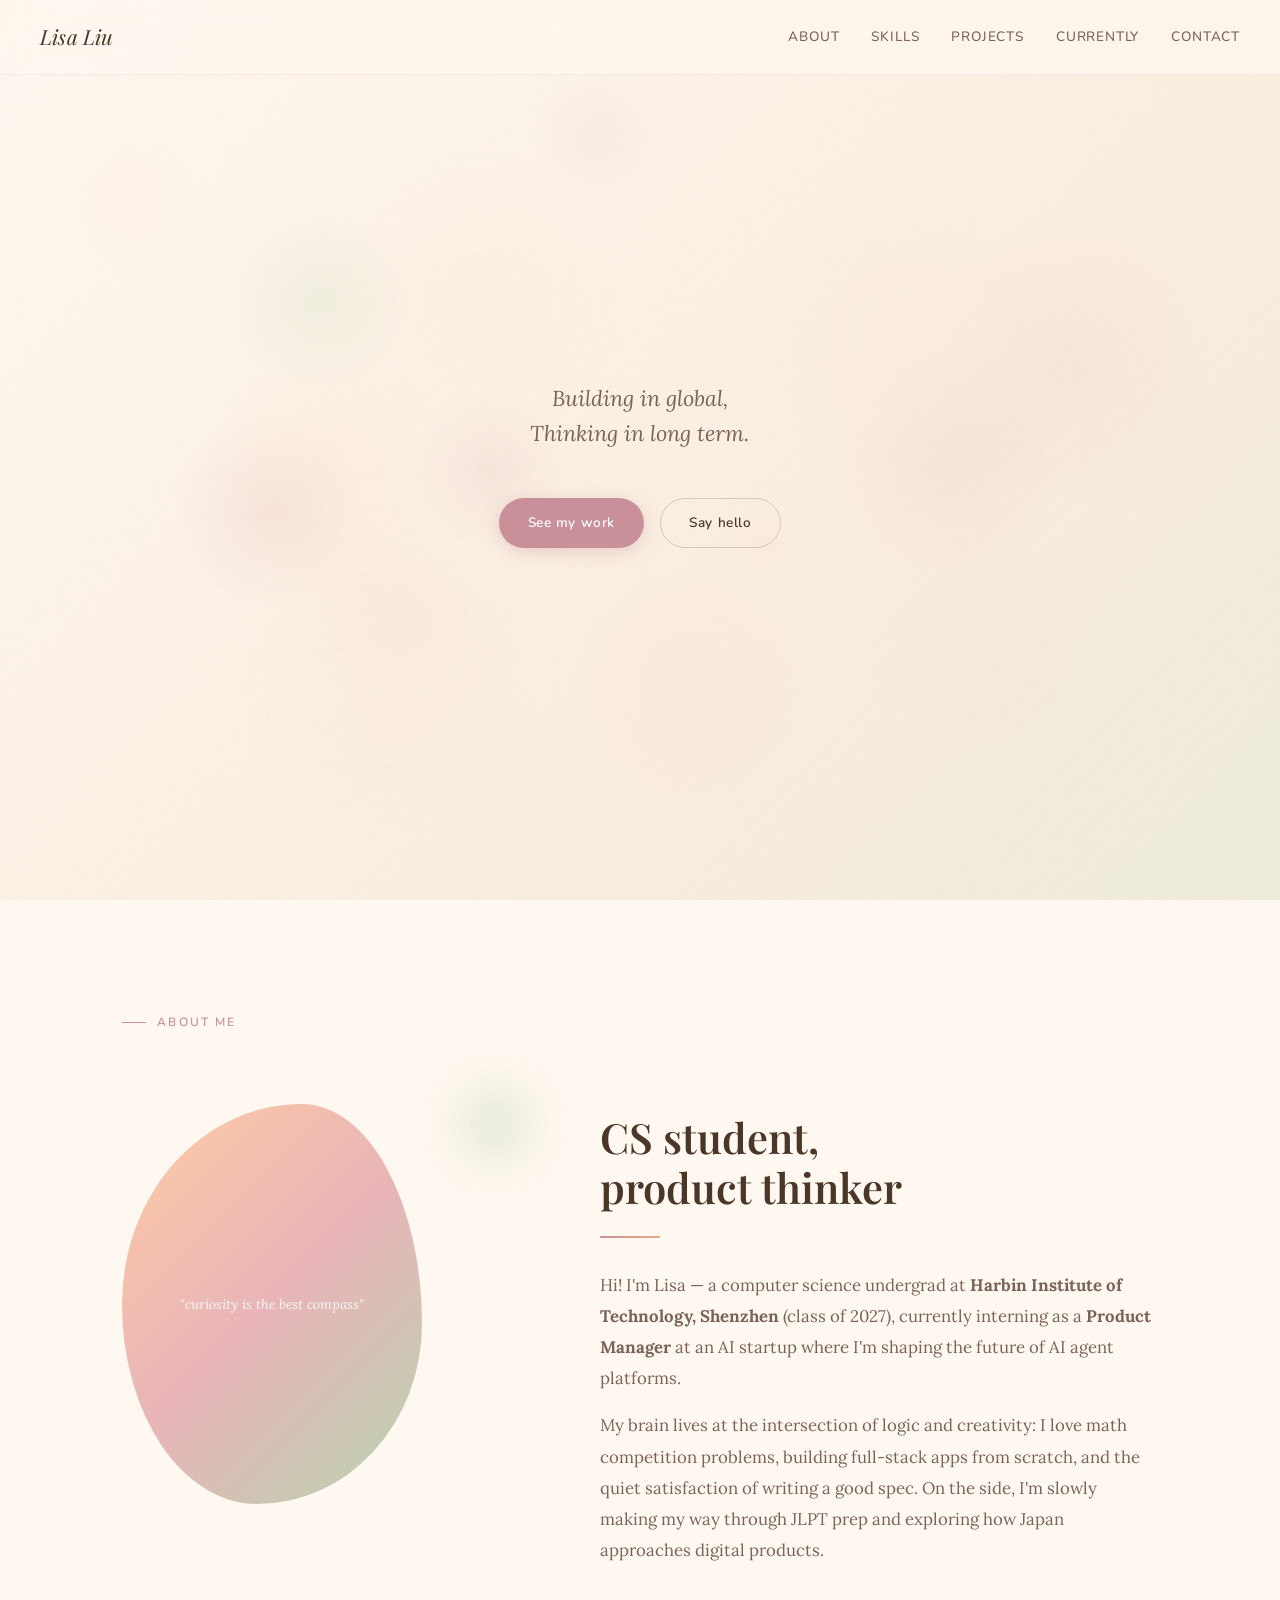
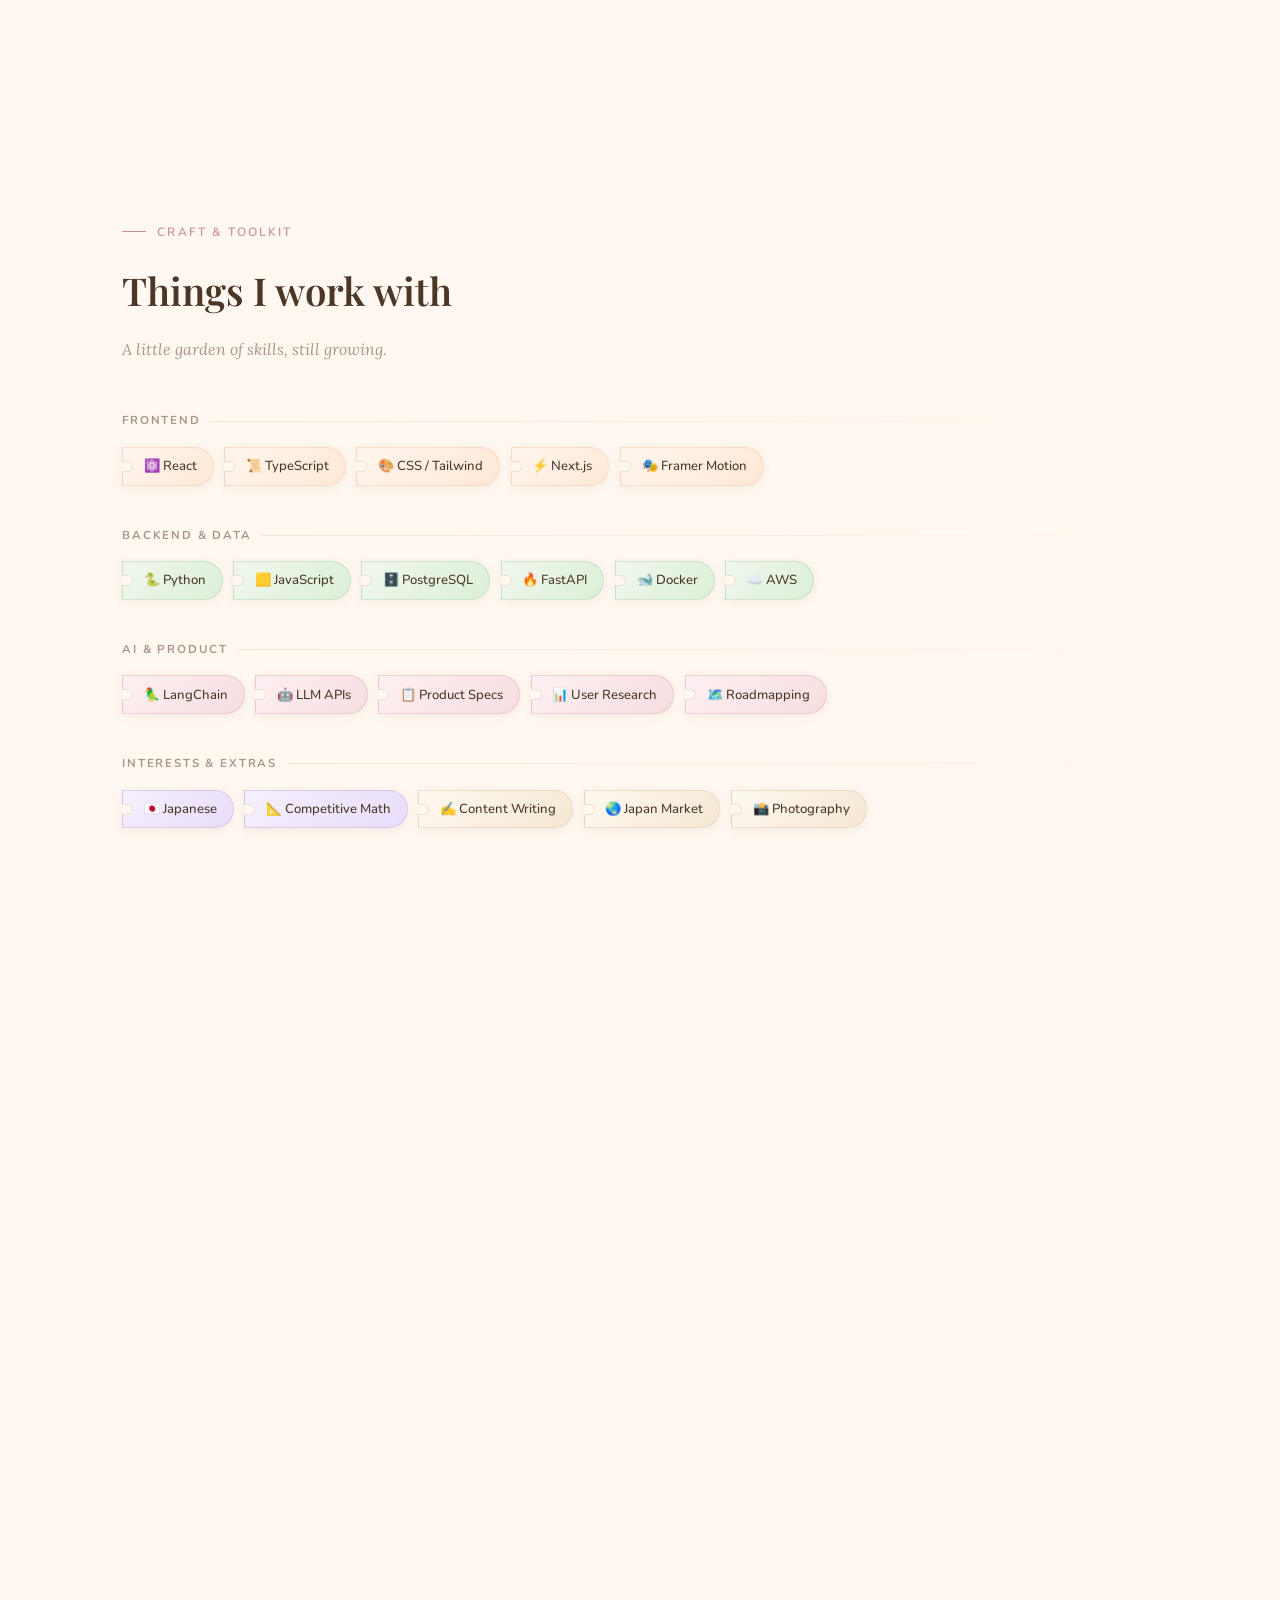
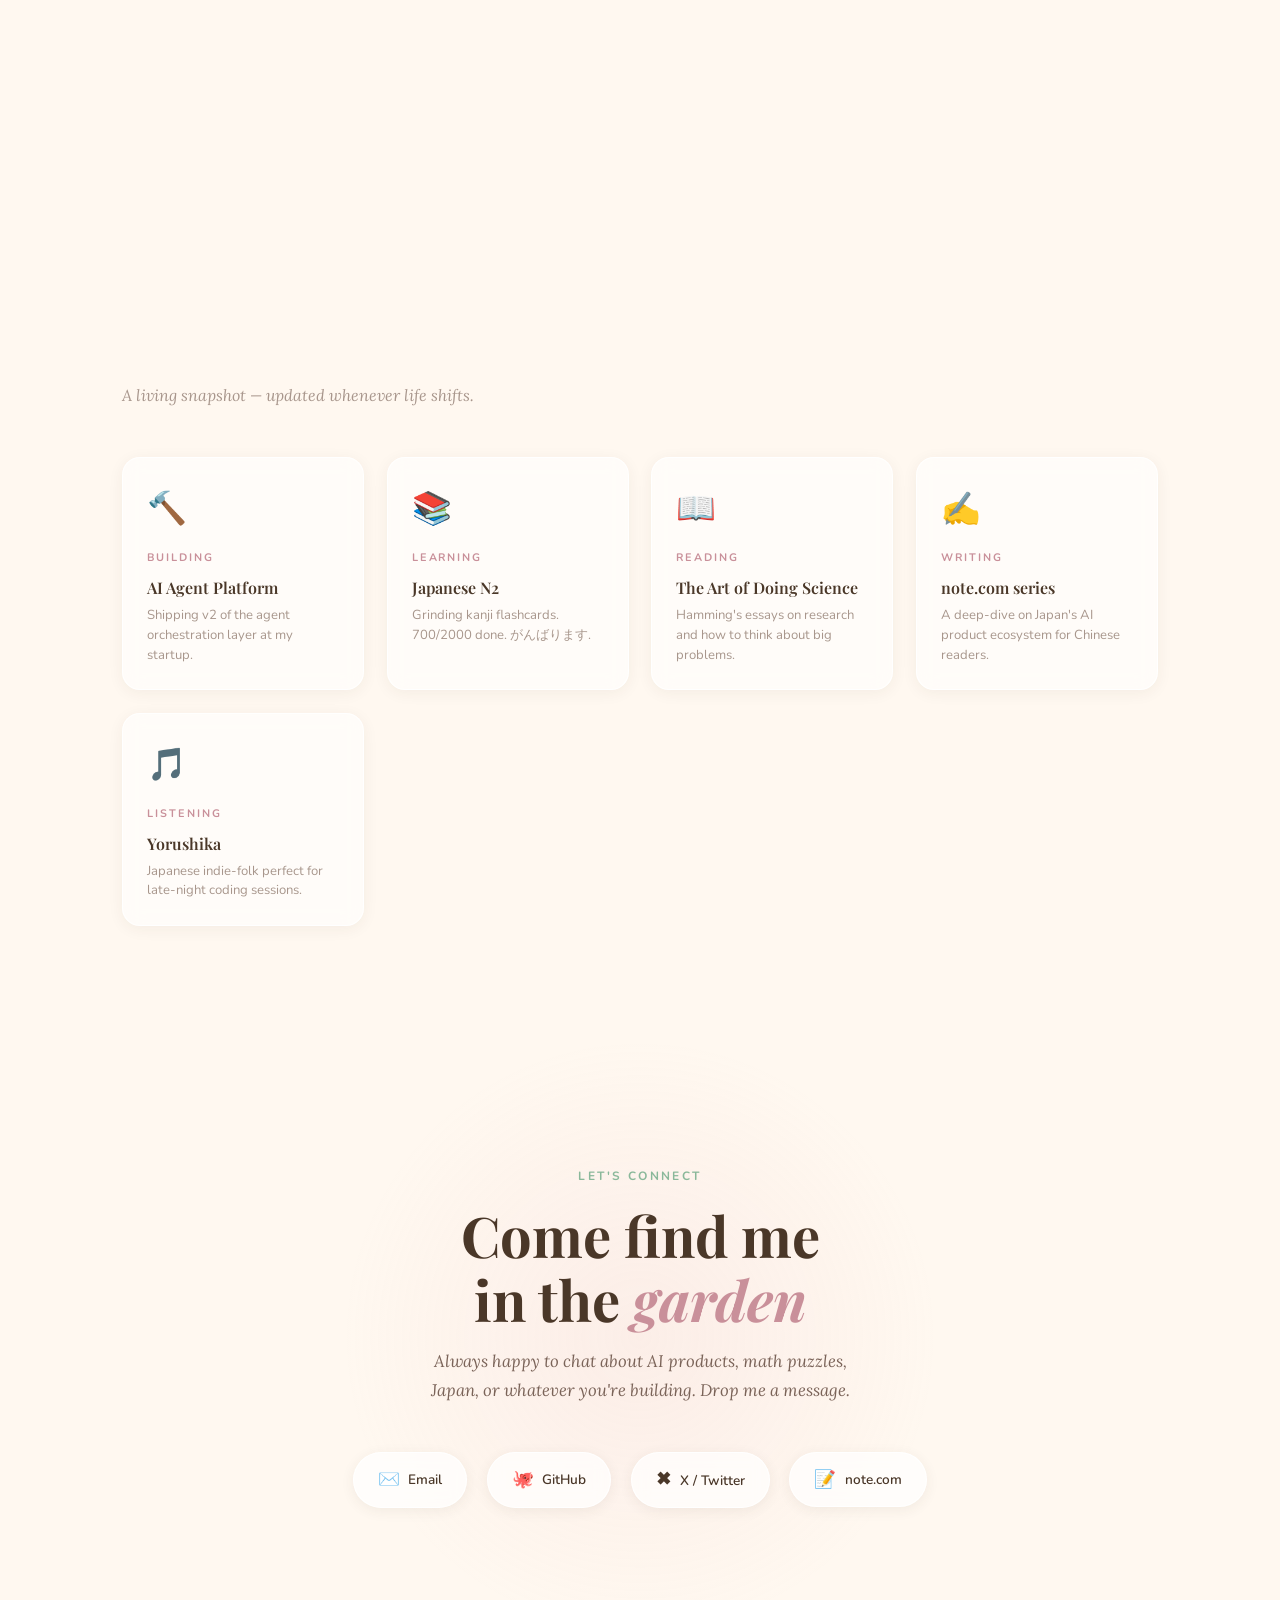
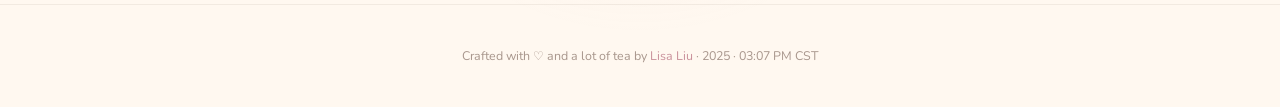
==== index.html @ 0de68b29 "项目iframe" ====
<!DOCTYPE html>
<html lang="en">
<head>
  <meta charset="UTF-8" />
  <meta name="viewport" content="width=device-width, initial-scale=1.0" />
  <link rel="preconnect" href="https://fonts.googleapis.com" />
  <link rel="preconnect" href="https://fonts.gstatic.com" crossorigin />
  <link href="https://fonts.googleapis.com/css2?family=Playfair+Display:ital,wght@0,400;0,600;0,700;1,400;1,600&family=Lora:ital,wght@0,400;0,500;1,400&family=Nunito:wght@300;400;500;600;700&display=swap" rel="stylesheet" />
  <link rel="stylesheet" href="style.css" />
</head>
<body>

  <!-- Animated gradient background -->
  <div id="gradient-bg"></div>
  <div id="grain"></div>

  <!-- Water painting canvas -->
  <canvas id="water-canvas"></canvas>

  <!-- Navigation -->
  <nav id="nav">
    <a class="nav-logo" href="#hero">Lisa Liu</a>
    <ul class="nav-links">
      <li style="--i:1"><a href="#about">About</a></li>
      <li style="--i:2"><a href="#skills">Skills</a></li>
      <li style="--i:3"><a href="#projects">Projects</a></li>
      <li style="--i:4"><a href="#currently">Currently</a></li>
      <li style="--i:5"><a href="#contact">Contact</a></li>
    </ul>
  </nav>

  <!-- ╔═══════════════ HERO ═══════════════╗ -->
  <section id="hero">
    <canvas id="hero-canvas"></canvas>

    <div class="hero-content" id="hero-parallax">
      <p class="hero-tagline">
        Building in global,<br/>Thinking in long term.
      </p>
      <div class="hero-cta-group">
        <a href="#projects" class="btn btn-primary">See my work</a>
        <a href="#contact" class="btn btn-ghost">Say hello</a>
      </div>
    </div>

  </section>

  <!-- ╔═══════════════ ABOUT ══════════════╗ -->
  <section id="about">
    <div class="section-label reveal">About me</div>
    <div class="about-grid">

      <div class="about-portrait reveal">
        <div class="portrait-frame">
          <div class="portrait-inner">
            <p class="portrait-quote">"curiosity is the best compass"</p>
          </div>
        </div>
        <div class="portrait-decoration"></div>
      </div>

      <div class="about-text-content">
        <h2 class="about-heading reveal">
          CS student,<br/>product thinker
        </h2>
        <div class="divider reveal"></div>
        <p class="about-bio reveal">
          Hi! I'm Lisa — a computer science undergrad at <strong>Harbin Institute of Technology, Shenzhen</strong> (class of 2027), currently interning as a <strong>Product Manager</strong> at an AI startup where I'm shaping the future of AI agent platforms.
        </p>
        <p class="about-bio reveal">
          My brain lives at the intersection of logic and creativity: I love math competition problems, building full-stack apps from scratch, and the quiet satisfaction of writing a good spec. On the side, I'm slowly making my way through JLPT prep and exploring how Japan approaches digital products.
        </p>
      </div>

    </div>
  </section>

  <!-- ╔═══════════════ SKILLS ═════════════╗ -->
  <section id="skills">
    <div class="section-label reveal">Craft &amp; Toolkit</div>
    <h2 class="skills-heading reveal">Things I work with</h2>
    <p class="skills-subheading reveal">A little garden of skills, still growing.</p>

    <div class="skills-cluster reveal">
      <div class="cluster-title">Frontend</div>
      <div class="skill-tags reveal-group">
        <span class="skill-tag peach">⚛️ React</span>
        <span class="skill-tag peach">📜 TypeScript</span>
        <span class="skill-tag peach">🎨 CSS / Tailwind</span>
        <span class="skill-tag peach">⚡ Next.js</span>
        <span class="skill-tag peach">🎭 Framer Motion</span>
      </div>
    </div>

    <div class="skills-cluster reveal">
      <div class="cluster-title">Backend &amp; Data</div>
      <div class="skill-tags reveal-group">
        <span class="skill-tag sage">🐍 Python</span>
        <span class="skill-tag sage">🟨 JavaScript</span>
        <span class="skill-tag sage">🗄️ PostgreSQL</span>
        <span class="skill-tag sage">🔥 FastAPI</span>
        <span class="skill-tag sage">🐋 Docker</span>
        <span class="skill-tag sage">☁️ AWS</span>
      </div>
    </div>

    <div class="skills-cluster reveal">
      <div class="cluster-title">AI &amp; Product</div>
      <div class="skill-tags reveal-group">
        <span class="skill-tag rose">🦜 LangChain</span>
        <span class="skill-tag rose">🤖 LLM APIs</span>
        <span class="skill-tag rose">📋 Product Specs</span>
        <span class="skill-tag rose">📊 User Research</span>
        <span class="skill-tag rose">🗺️ Roadmapping</span>
      </div>
    </div>

    <div class="skills-cluster reveal">
      <div class="cluster-title">Interests &amp; Extras</div>
      <div class="skill-tags reveal-group">
        <span class="skill-tag lavender">🇯🇵 Japanese</span>
        <span class="skill-tag lavender">📐 Competitive Math</span>
        <span class="skill-tag sand">✍️ Content Writing</span>
        <span class="skill-tag sand">🌏 Japan Market</span>
        <span class="skill-tag sand">📸 Photography</span>
      </div>
    </div>
  </section>

  <!-- ╔═══════════════ PROJECTS ═══════════╗ -->
  <section id="projects">
    <div class="projects-header">
      <div class="section-label reveal">Selected work</div>
      <h2 class="projects-heading reveal">Things I've built</h2>
      <p class="projects-sub reveal">Hover a card to peek inside.</p>
    </div>

    <div class="projects-grid reveal-group">

      <!-- Project 1 — Landy -->
      <div class="project-card">
        <div class="project-cover cover-iframe">
          <iframe
            class="iframe-thumb"
            src="https://cunning-anchovy-6015.edgespark.app/"
            scrolling="no"
            tabindex="-1"
            aria-hidden="true"
            loading="lazy"
          ></iframe>
        </div>
        <div class="project-body">
          <div class="project-tags-row">
            <span class="project-pill">AI Agent</span>
            <span class="project-pill">Job Search</span>
          </div>
          <div class="project-title">Landy</div>
          <p class="project-short">A conversational AI agent that helps you land your next job.</p>
        </div>
        <div class="project-reveal">
          <div class="reveal-title">Landy</div>
          <p class="reveal-desc">
            An AI-powered job search assistant that helps you craft tailored applications, prep for interviews, and navigate the job market with confidence.
          </p>
          <div class="reveal-links">
            <a href="https://cunning-anchovy-6015.edgespark.app/" target="_blank" rel="noopener" class="reveal-link">Try it →</a>
          </div>
        </div>
      </div>

      <!-- Project 2
      <div class="project-card">
        <div class="project-cover cover-sage">∑</div>
        <div class="project-body">
          <div class="project-tags-row">
            <span class="project-pill">Math</span>
            <span class="project-pill">WebGL</span>
            <span class="project-pill">TypeScript</span>
          </div>
          <div class="project-title">MathSketch</div>
          <p class="project-short">Interactive visualizations for higher-level math concepts.</p>
        </div>
        <div class="project-reveal">
          <div class="reveal-title">MathSketch</div>
          <p class="reveal-desc">
            A web playground for exploring topology, linear algebra, and combinatorics through live interactive sketches. Each visualization is hand-coded in WebGL/Canvas with real-time parameter controls. Born from a love of math olympiads and a frustration with static textbook diagrams.
          </p>
          <div class="reveal-links">
            <a href="#" class="reveal-link">GitHub →</a>
            <a href="#" class="reveal-link">Explore →</a>
          </div>
        </div>
      </div>
      -->

      <!-- Project 3 
      <div class="project-card">
        <div class="project-cover cover-rose">旅</div>
        <div class="project-body">
          <div class="project-tags-row">
            <span class="project-pill">Japan</span>
            <span class="project-pill">Next.js</span>
            <span class="project-pill">Writing</span>
          </div>
          <div class="project-title">Tabi Log</div>
          <p class="project-short">A bilingual travel + learning journal for Japan explorers.</p>
        </div>
        <div class="project-reveal">
          <div class="reveal-title">Tabi Log</div>
          <p class="reveal-desc">
            Part language-learning tool, part travel diary. Supports bilingual entries (Chinese/Japanese), JLPT vocabulary tagging, and maps your journeys. I built this to document my own Japan market research trips and share the stories on note.com. Uses Next.js + Supabase.
          </p>
          <div class="reveal-links">
            <a href="#" class="reveal-link">GitHub →</a>
            <a href="#" class="reveal-link">Read on note →</a>
          </div>
        </div>
      </div> 
      -->

    </div>
  </section>

  <!-- ╔═══════════════ CURRENTLY ══════════╗ -->
  <section id="currently">
    <div class="section-label reveal">Right now</div>
    <h2 class="currently-heading reveal">Currently</h2>
    <p class="currently-sub reveal">A living snapshot — updated whenever life shifts.</p>

    <div class="currently-grid reveal-group">

      <div class="currently-card">
        <span class="currently-icon">🔨</span>
        <div class="currently-verb">Building</div>
        <div class="currently-item">AI Agent Platform</div>
        <div class="currently-detail">Shipping v2 of the agent orchestration layer at my startup.</div>
      </div>

      <div class="currently-card">
        <span class="currently-icon">📚</span>
        <div class="currently-verb">Learning</div>
        <div class="currently-item">Japanese N2</div>
        <div class="currently-detail">Grinding kanji flashcards. 700/2000 done. がんばります.</div>
      </div>

      <div class="currently-card">
        <span class="currently-icon">📖</span>
        <div class="currently-verb">Reading</div>
        <div class="currently-item">The Art of Doing Science</div>
        <div class="currently-detail">Hamming's essays on research and how to think about big problems.</div>
      </div>

      <div class="currently-card">
        <span class="currently-icon">✍️</span>
        <div class="currently-verb">Writing</div>
        <div class="currently-item">note.com series</div>
        <div class="currently-detail">A deep-dive on Japan's AI product ecosystem for Chinese readers.</div>
      </div>

      <div class="currently-card">
        <span class="currently-icon">🎵</span>
        <div class="currently-verb">Listening</div>
        <div class="currently-item">Yorushika</div>
        <div class="currently-detail">Japanese indie-folk perfect for late-night coding sessions.</div>
      </div>

    </div>
  </section>

  <!-- ╔═══════════════ CONTACT ════════════╗ -->
  <section id="contact">
    <div class="contact-bg-blob"></div>
    <p class="contact-eyebrow reveal">Let's connect</p>
    <h2 class="contact-heading reveal">
      Come find me<br/>in the <em>garden</em>
    </h2>
    <p class="contact-sub reveal">
      Always happy to chat about AI products, math puzzles, Japan, or whatever you're building. Drop me a message.
    </p>

    <div class="social-links reveal-group">
      <a href="mailto:lisa@example.com" class="social-link">
        <span class="social-icon">✉️</span>
        Email
      </a>
      <a href="https://github.com/" target="_blank" rel="noopener" class="social-link">
        <span class="social-icon">🐙</span>
        GitHub
      </a>
      <a href="https://x.com/" target="_blank" rel="noopener" class="social-link">
        <span class="social-icon">✖</span>
        X / Twitter
      </a>
      <a href="https://note.com/" target="_blank" rel="noopener" class="social-link">
        <span class="social-icon">📝</span>
        note.com
      </a>
    </div>
  </section>

  <!-- Footer -->
  <footer>
    <p>Crafted with ♡ and a lot of tea by <a href="#hero">Lisa Liu</a> · 2025</p>
  </footer>

  <script src="script.js"></script>
</body>
</html>
---- style.css ----
/* ── Variables ─────────────────────────────────────── */
:root {
  --cream:      #FFF8F0;
  --peach:      #FFCBA4;
  --sage:       #B8D4B0;
  --rose:       #E8B4B8;
  --sand:       #F5E6D3;
  --deep-peach: #F0A882;
  --deep-sage:  #8AB89A;
  --deep-rose:  #C9909A;
  --text:       #4A3728;
  --text-light: #7A6358;
  --text-muted: #A8968C;
  --font-display: 'Playfair Display', Georgia, serif;
  --font-body:    'Nunito', sans-serif;
  --font-serif:   'Lora', Georgia, serif;
  --ease-spring: cubic-bezier(0.34, 1.56, 0.64, 1);
  --ease-soft:   cubic-bezier(0.25, 0.46, 0.45, 0.94);
}

/* ── Reset & Base ──────────────────────────────────── */
*, *::before, *::after { box-sizing: border-box; margin: 0; padding: 0; }

html { scroll-behavior: smooth; font-size: 16px; }

body {
  font-family: var(--font-body);
  background: var(--cream);
  color: var(--text);
  overflow-x: hidden;
  line-height: 1.7;
}


/* ── Animated Gradient Background ─────────────────── */
#gradient-bg {
  position: fixed;
  inset: 0;
  z-index: -2;
  background: linear-gradient(
    -45deg,
    #FFF8F0, #FFF0E8, #FFCBA4aa, #E8B4B8aa,
    #B8D4B0aa, #F5E6D3, #FFF8F0
  );
  background-size: 400% 400%;
  animation: gradientShift 20s ease infinite;
  opacity: 0.6;
}

@keyframes gradientShift {
  0%   { background-position: 0% 50%; }
  33%  { background-position: 100% 0%; }
  66%  { background-position: 50% 100%; }
  100% { background-position: 0% 50%; }
}

/* ── Grain Texture Overlay ─────────────────────────── */
#grain {
  position: fixed;
  inset: 0;
  z-index: -1;
  opacity: 0.025;
  pointer-events: none;
  background-image: url("data:image/svg+xml,%3Csvg viewBox='0 0 256 256' xmlns='http://www.w3.org/2000/svg'%3E%3Cfilter id='noise'%3E%3CfeTurbulence type='fractalNoise' baseFrequency='0.9' numOctaves='4' stitchTiles='stitch'/%3E%3C/filter%3E%3Crect width='100%25' height='100%25' filter='url(%23noise)' opacity='1'/%3E%3C/svg%3E");
  background-size: 200px 200px;
}

/* ── Water Painting Canvas ─────────────────────────── */
#water-canvas {
  position: fixed;
  inset: 0;
  z-index: 0;
  pointer-events: none;
  filter: blur(55px);
}

/* ── Navigation ────────────────────────────────────── */
nav {
  position: fixed;
  top: 0; left: 0; right: 0;
  z-index: 100;
  padding: 1.2rem 2.5rem;
  display: flex;
  justify-content: space-between;
  align-items: center;
  backdrop-filter: blur(12px);
  background: rgba(255,248,240,0.7);
  border-bottom: 1px solid rgba(232,180,184,0.2);
  transition: box-shadow 0.3s;
}

nav.scrolled {
  box-shadow: 0 4px 24px rgba(74,55,40,0.06);
}

.nav-logo {
  font-family: var(--font-display);
  font-size: 1.3rem;
  font-style: italic;
  color: var(--text);
  text-decoration: none;
  letter-spacing: 0.01em;
  opacity: 0;
  animation: fadeDown 0.6s var(--ease-soft) 0.1s forwards;
}

.nav-links {
  display: flex;
  gap: 2rem;
  list-style: none;
}

.nav-links a {
  font-size: 0.85rem;
  font-weight: 500;
  color: var(--text-light);
  text-decoration: none;
  letter-spacing: 0.06em;
  text-transform: uppercase;
  position: relative;
  transition: color 0.25s;
  opacity: 0;
  animation: fadeDown 0.6s var(--ease-soft) calc(0.15s * var(--i)) forwards;
}

.nav-links a::after {
  content: '';
  position: absolute;
  bottom: -3px; left: 0;
  width: 0; height: 1px;
  background: var(--deep-rose);
  transition: width 0.3s var(--ease-soft);
}

.nav-links a:hover { color: var(--text); }
.nav-links a:hover::after { width: 100%; }

/* ── Section base ──────────────────────────────────── */
section {
  min-height: 100vh;
  padding: 7rem 2rem 5rem;
  max-width: 1100px;
  margin: 0 auto;
  display: flex;
  flex-direction: column;
  justify-content: center;
}

.section-label {
  font-family: var(--font-body);
  font-size: 0.75rem;
  font-weight: 600;
  letter-spacing: 0.18em;
  text-transform: uppercase;
  color: var(--deep-rose);
  margin-bottom: 1rem;
  display: flex;
  align-items: center;
  gap: 0.7rem;
}

.section-label::before {
  content: '';
  display: inline-block;
  width: 24px; height: 1px;
  background: var(--deep-rose);
}

/* ── Scroll reveal ─────────────────────────────────── */
.reveal {
  opacity: 0;
  transform: translateY(32px);
  transition: opacity 0.7s var(--ease-soft), transform 0.7s var(--ease-soft);
}

.reveal.visible {
  opacity: 1;
  transform: translateY(0);
}

/* Stagger children */
.reveal-group > * {
  opacity: 0;
  transform: translateY(28px);
  transition: opacity 0.6s var(--ease-soft), transform 0.6s var(--ease-soft);
}

.reveal-group.visible > *:nth-child(1) { opacity: 1; transform: none; transition-delay: 0s; }
.reveal-group.visible > *:nth-child(2) { opacity: 1; transform: none; transition-delay: 0.1s; }
.reveal-group.visible > *:nth-child(3) { opacity: 1; transform: none; transition-delay: 0.2s; }
.reveal-group.visible > *:nth-child(4) { opacity: 1; transform: none; transition-delay: 0.3s; }
.reveal-group.visible > *:nth-child(5) { opacity: 1; transform: none; transition-delay: 0.4s; }
.reveal-group.visible > *:nth-child(6) { opacity: 1; transform: none; transition-delay: 0.5s; }
.reveal-group.visible > *:nth-child(7) { opacity: 1; transform: none; transition-delay: 0.6s; }
.reveal-group.visible > *:nth-child(8) { opacity: 1; transform: none; transition-delay: 0.7s; }

/* ── HERO ──────────────────────────────────────────── */
/* BUG FIX: Override section's max-width/margin so the hero fills the full
   viewport. Without this, on viewports wider than 1100px the gradient-bg
   shows as a colour block in the margins beside the canvas. */
#hero {
  position: relative;
  min-height: 100vh;
  display: flex;
  align-items: center;
  justify-content: center;
  text-align: center;
  padding: 0;
  max-width: none;
  margin: 0;
  overflow: hidden;
}

#hero-canvas {
  position: absolute;
  inset: 0;
  z-index: 0;
}

.hero-content {
  position: relative;
  z-index: 1;
}

.hero-eyebrow {
  font-family: var(--font-body);
  font-size: 0.8rem;
  font-weight: 600;
  letter-spacing: 0.22em;
  text-transform: uppercase;
  color: var(--deep-sage);
  margin-bottom: 1.5rem;
  opacity: 0;
  animation: fadeUp 0.8s var(--ease-soft) 0.4s forwards;
}

.hero-name {
  font-family: var(--font-display);
  font-size: clamp(3.5rem, 9vw, 7.5rem);
  font-weight: 700;
  line-height: 1.0;
  color: var(--text);
  letter-spacing: -0.02em;
  opacity: 0;
  animation: fadeUp 0.9s var(--ease-soft) 0.55s forwards;
}

.hero-name em {
  font-style: italic;
  color: var(--deep-rose);
}

.hero-cn {
  font-family: var(--font-display);
  font-size: clamp(1rem, 2.5vw, 1.4rem);
  font-weight: 400;
  font-style: italic;
  color: var(--text-muted);
  margin-top: 0.4rem;
  letter-spacing: 0.08em;
  opacity: 0;
  animation: fadeUp 0.8s var(--ease-soft) 0.7s forwards;
}

.hero-tagline {
  font-family: var(--font-serif);
  font-size: clamp(1rem, 2.2vw, 1.35rem);
  font-weight: 400;
  font-style: italic;
  color: var(--text-light);
  margin-top: 1.8rem;
  max-width: 500px;
  margin-inline: auto;
  line-height: 1.6;
  opacity: 0;
  animation: fadeUp 0.8s var(--ease-soft) 0.85s forwards;
}

.hero-cta-group {
  margin-top: 3rem;
  display: flex;
  gap: 1rem;
  justify-content: center;
  flex-wrap: wrap;
  opacity: 0;
  animation: fadeUp 0.8s var(--ease-soft) 1.05s forwards;
}

.btn {
  display: inline-flex;
  align-items: center;
  gap: 0.5rem;
  padding: 0.75rem 1.8rem;
  border-radius: 50px;
  font-family: var(--font-body);
  font-size: 0.85rem;
  font-weight: 600;
  letter-spacing: 0.04em;
  text-decoration: none;
  transition: transform 0.3s var(--ease-spring), box-shadow 0.3s;

}

.btn-primary {
  background: var(--deep-rose);
  color: #fff;
  box-shadow: 0 4px 18px rgba(201,144,154,0.35);
}

.btn-primary:hover {
  transform: translateY(-3px);
  box-shadow: 0 8px 28px rgba(201,144,154,0.45);
}

.btn-ghost {
  background: transparent;
  color: var(--text);
  border: 1.5px solid rgba(74,55,40,0.2);
}

.btn-ghost:hover {
  transform: translateY(-3px);
  border-color: var(--deep-rose);
  color: var(--deep-rose);
  box-shadow: 0 6px 20px rgba(201,144,154,0.15);
}

.scroll-hint {
  position: absolute;
  bottom: 2.5rem;
  left: 50%;
  transform: translateX(-50%);
  display: flex;
  flex-direction: column;
  align-items: center;
  gap: 0.4rem;
  opacity: 0;
  animation: fadeIn 1s ease 1.6s forwards;
}

.scroll-hint span {
  font-size: 0.7rem;
  letter-spacing: 0.18em;
  text-transform: uppercase;
  color: var(--text-muted);
}

.scroll-hint-line {
  width: 1px;
  height: 40px;
  background: linear-gradient(to bottom, var(--deep-rose), transparent);
  animation: scrollLine 1.8s ease-in-out infinite;
}

@keyframes scrollLine {
  0%, 100% { transform: scaleY(1); opacity: 1; }
  50% { transform: scaleY(0.4); opacity: 0.3; }
}

/* ── ABOUT ─────────────────────────────────────────── */
#about {
  min-height: auto;
  padding-bottom: 8rem;
}

.about-grid {
  display: grid;
  grid-template-columns: 1fr 1.4fr;
  gap: 5rem;
  align-items: start;
  margin-top: 3.5rem;
}

.about-portrait {
  position: relative;
}

.portrait-frame {
  position: relative;
  width: 100%;
  max-width: 300px;
  aspect-ratio: 3/4;
  border-radius: 60% 40% 55% 45% / 50% 55% 45% 50%;
  background: linear-gradient(135deg, var(--peach), var(--rose), var(--sage));
  overflow: hidden;
  animation: morphBlob 12s ease-in-out infinite;
}

@keyframes morphBlob {
  0%,100% { border-radius: 60% 40% 55% 45% / 50% 55% 45% 50%; }
  25%     { border-radius: 45% 55% 40% 60% / 55% 45% 55% 45%; }
  50%     { border-radius: 55% 45% 60% 40% / 45% 55% 50% 50%; }
  75%     { border-radius: 40% 60% 45% 55% / 60% 40% 45% 55%; }
}

.portrait-inner {
  position: absolute;
  inset: 0;
  display: flex;
  flex-direction: column;
  align-items: center;
  justify-content: center;
  gap: 0.5rem;
  padding: 2rem;
}

.portrait-emoji {
  font-size: 5rem;
  filter: drop-shadow(0 4px 12px rgba(0,0,0,0.1));
}

.portrait-quote {
  font-family: var(--font-serif);
  font-size: 0.85rem;
  font-style: italic;
  color: rgba(255,255,255,0.9);
  text-align: center;
  line-height: 1.5;
}

.portrait-decoration {
  position: absolute;
  width: 80px; height: 80px;
  border-radius: 50%;
  background: var(--sage);
  opacity: 0.3;
  top: -20px; right: -15px;
  filter: blur(20px);
}

.about-text-content { padding-top: 0.5rem; }

.about-heading {
  font-family: var(--font-display);
  font-size: clamp(1.8rem, 3.5vw, 2.6rem);
  font-weight: 600;
  line-height: 1.2;
  margin-bottom: 1.5rem;
  color: var(--text);
}

.about-heading em {
  font-style: italic;
  color: var(--deep-rose);
}

.about-bio {
  font-family: var(--font-serif);
  font-size: 1.05rem;
  color: var(--text-light);
  line-height: 1.85;
  margin-bottom: 1rem;
}

.about-chips {
  display: flex;
  flex-wrap: wrap;
  gap: 0.6rem;
  margin-top: 2rem;
}

.about-chip {
  display: inline-flex;
  align-items: center;
  gap: 0.4rem;
  padding: 0.4rem 0.9rem;
  background: rgba(255,255,255,0.7);
  border: 1px solid rgba(232,180,184,0.4);
  border-radius: 50px;
  font-size: 0.8rem;
  color: var(--text-light);
  backdrop-filter: blur(6px);
}

/* ── SKILLS ────────────────────────────────────────── */
#skills {
  min-height: auto;
  padding-bottom: 8rem;
}

.skills-heading {
  font-family: var(--font-display);
  font-size: clamp(1.8rem, 3.5vw, 2.4rem);
  font-weight: 600;
  margin-bottom: 0.8rem;
}

.skills-subheading {
  font-family: var(--font-serif);
  font-size: 1rem;
  font-style: italic;
  color: var(--text-muted);
  margin-bottom: 3rem;
}

.skills-cluster {
  margin-bottom: 2.5rem;
}

.cluster-title {
  font-size: 0.72rem;
  font-weight: 700;
  letter-spacing: 0.16em;
  text-transform: uppercase;
  color: var(--text-muted);
  margin-bottom: 1rem;
  display: flex;
  align-items: center;
  gap: 0.6rem;
}

.cluster-title::after {
  content: '';
  flex: 1;
  height: 1px;
  background: linear-gradient(to right, rgba(74,55,40,0.1), transparent);
}

.skill-tags {
  display: flex;
  flex-wrap: wrap;
  gap: 0.65rem;
}

/* Leaf/plant-tag shape */
.skill-tag {
  position: relative;
  display: inline-flex;
  align-items: center;
  gap: 0.4rem;
  padding: 0.45rem 1rem 0.45rem 1.3rem;
  font-size: 0.82rem;
  font-weight: 500;
  color: var(--text);
  text-decoration: none;
  border-radius: 0 50px 50px 0;

  transition:
    transform 0.3s var(--ease-spring),
    box-shadow 0.3s,
    filter 0.3s;
  background: white;
  box-shadow: 0 2px 10px rgba(74,55,40,0.07);
}

/* The tag-hole circle on the left */
.skill-tag::before {
  content: '';
  position: absolute;
  left: -1px;
  width: 11px; height: 11px;
  border-radius: 0 50% 50% 0;
  background: var(--cream);
  border-right: 1px solid rgba(74,55,40,0.12);
  border-top: 1px solid rgba(74,55,40,0.12);
  border-bottom: 1px solid rgba(74,55,40,0.12);
  z-index: 1;
}

.skill-tag:hover {
  transform: scale(1.1) rotate(-1deg);
  box-shadow: 0 6px 20px rgba(74,55,40,0.14);
  filter: brightness(1.03);
}

/* Color variants */
.skill-tag.peach   { background: linear-gradient(135deg, #fff5ee, #ffe8d6); border: 1px solid rgba(240,168,130,0.3); }
.skill-tag.sage    { background: linear-gradient(135deg, #f0f7ee, #ddf0d8); border: 1px solid rgba(138,184,154,0.3); }
.skill-tag.rose    { background: linear-gradient(135deg, #fdf0f2, #f8dde0); border: 1px solid rgba(201,144,154,0.3); }
.skill-tag.sand    { background: linear-gradient(135deg, #fdf8f0, #f5e8d3); border: 1px solid rgba(200,170,130,0.3); }
.skill-tag.lavender{ background: linear-gradient(135deg, #f5f0fd, #e8ddfc); border: 1px solid rgba(160,130,200,0.3); }

.skill-tag.peach:hover    { box-shadow: 0 6px 20px rgba(240,168,130,0.3); }
.skill-tag.sage:hover     { box-shadow: 0 6px 20px rgba(138,184,154,0.3); }
.skill-tag.rose:hover     { box-shadow: 0 6px 20px rgba(201,144,154,0.3); }
.skill-tag.sand:hover     { box-shadow: 0 6px 20px rgba(200,170,130,0.3); }
.skill-tag.lavender:hover { box-shadow: 0 6px 20px rgba(160,130,200,0.3); }

/* ── PROJECTS ──────────────────────────────────────── */
#projects {
  min-height: auto;
  padding-bottom: 8rem;
}

.projects-header {
  margin-bottom: 3.5rem;
}

.projects-heading {
  font-family: var(--font-display);
  font-size: clamp(1.8rem, 3.5vw, 2.4rem);
  font-weight: 600;
  margin-bottom: 0.5rem;
}

.projects-sub {
  font-family: var(--font-serif);
  font-style: italic;
  color: var(--text-muted);
}

.projects-grid {
  display: grid;
  grid-template-columns: repeat(auto-fit, minmax(300px, 1fr));
  gap: 1.8rem;
}

.project-card {
  position: relative;
  border-radius: 20px;
  overflow: hidden;
  background: rgba(255,255,255,0.65);
  border: 1px solid rgba(255,255,255,0.9);
  backdrop-filter: blur(12px);
  box-shadow: 0 4px 24px rgba(74,55,40,0.07);
  transition:
    transform 0.4s var(--ease-spring),
    box-shadow 0.4s;

}

.project-card:hover {
  transform: translateY(-10px) scale(1.01);
  box-shadow: 0 20px 60px rgba(74,55,40,0.14);
}

.project-card:hover .project-reveal {
  opacity: 1;
  transform: translateY(0);
}

.project-card:hover .project-cover {
  transform: scale(1.04);
  filter: brightness(0.92);
}

.project-cover {
  height: 180px;
  display: flex;
  align-items: center;
  justify-content: center;
  font-size: 3.8rem;
  transition: transform 0.5s var(--ease-soft), filter 0.4s;
  position: relative;
}

.project-cover::after {
  content: '';
  position: absolute;
  inset: 0;
  background: linear-gradient(to bottom, transparent 40%, rgba(0,0,0,0.05));
}

.cover-peach    { background: linear-gradient(135deg, #FFE5CC, #FFCBA4, #F0A882); }
.cover-sage     { background: linear-gradient(135deg, #D4EDD0, #B8D4B0, #8AB89A); }
.cover-rose     { background: linear-gradient(135deg, #F5D5D8, #E8B4B8, #C9909A); }

.cover-iframe {
  overflow: hidden;
  background: #f5ede8;
}

.iframe-thumb {
  position: absolute;
  top: 0;
  left: 0;
  width: 1200px;
  height: 600px;
  transform: scale(0.3);
  transform-origin: top left;
  pointer-events: none;
  border: none;
}

.project-body {
  padding: 1.5rem;
}

.project-tags-row {
  display: flex;
  gap: 0.4rem;
  flex-wrap: wrap;
  margin-bottom: 0.8rem;
}

.project-pill {
  font-size: 0.68rem;
  font-weight: 600;
  letter-spacing: 0.08em;
  text-transform: uppercase;
  padding: 0.2rem 0.6rem;
  border-radius: 50px;
  background: rgba(74,55,40,0.07);
  color: var(--text-muted);
}

.project-title {
  font-family: var(--font-display);
  font-size: 1.25rem;
  font-weight: 600;
  color: var(--text);
  margin-bottom: 0.4rem;
}

.project-short {
  font-size: 0.9rem;
  color: var(--text-light);
  line-height: 1.6;
}

.project-reveal {
  position: absolute;
  inset: 0;
  background: rgba(255,248,240,0.97);
  backdrop-filter: blur(4px);
  padding: 2rem;
  display: flex;
  flex-direction: column;
  justify-content: center;
  gap: 1rem;
  opacity: 0;
  transform: translateY(12px);
  transition: opacity 0.35s var(--ease-soft), transform 0.35s var(--ease-soft);
}

.reveal-title {
  font-family: var(--font-display);
  font-size: 1.3rem;
  font-weight: 600;
}

.reveal-desc {
  font-family: var(--font-serif);
  font-size: 0.95rem;
  font-style: italic;
  color: var(--text-light);
  line-height: 1.7;
}

.reveal-links {
  display: flex;
  gap: 0.8rem;
  margin-top: 0.5rem;
  flex-wrap: wrap;
}

.reveal-link {
  font-size: 0.8rem;
  font-weight: 600;
  color: var(--deep-rose);
  text-decoration: none;
  display: flex;
  align-items: center;
  gap: 0.3rem;
  transition: gap 0.2s;
}

.reveal-link:hover { gap: 0.55rem; }

/* ── CURRENTLY ─────────────────────────────────────── */
#currently {
  min-height: auto;
  padding-bottom: 8rem;
}

.currently-heading {
  font-family: var(--font-display);
  font-size: clamp(1.8rem, 3.5vw, 2.4rem);
  font-weight: 600;
  margin-bottom: 0.5rem;
}

.currently-sub {
  font-family: var(--font-serif);
  font-style: italic;
  color: var(--text-muted);
  margin-bottom: 3rem;
}

.currently-grid {
  display: grid;
  grid-template-columns: repeat(auto-fit, minmax(220px, 1fr));
  gap: 1.4rem;
}

.currently-card {
  background: rgba(255,255,255,0.6);
  backdrop-filter: blur(10px);
  border: 1px solid rgba(255,255,255,0.85);
  border-radius: 18px;
  padding: 1.5rem;
  box-shadow: 0 3px 16px rgba(74,55,40,0.06);
  transition: transform 0.35s var(--ease-spring), box-shadow 0.35s;

}

.currently-card:hover {
  transform: translateY(-5px);
  box-shadow: 0 12px 36px rgba(74,55,40,0.1);
}

.currently-icon {
  font-size: 2rem;
  margin-bottom: 0.8rem;
  display: block;
  animation: gentleFloat 4s ease-in-out infinite;
}

.currently-card:nth-child(2) .currently-icon { animation-delay: -1s; }
.currently-card:nth-child(3) .currently-icon { animation-delay: -2s; }
.currently-card:nth-child(4) .currently-icon { animation-delay: -3s; }
.currently-card:nth-child(5) .currently-icon { animation-delay: -1.5s; }

@keyframes gentleFloat {
  0%, 100% { transform: translateY(0); }
  50%       { transform: translateY(-4px); }
}

.currently-verb {
  font-size: 0.68rem;
  font-weight: 700;
  letter-spacing: 0.18em;
  text-transform: uppercase;
  color: var(--deep-rose);
  margin-bottom: 0.4rem;
}

.currently-item {
  font-family: var(--font-display);
  font-size: 1rem;
  font-weight: 600;
  color: var(--text);
  margin-bottom: 0.3rem;
}

.currently-detail {
  font-size: 0.82rem;
  color: var(--text-muted);
  line-height: 1.5;
}

/* ── CONTACT ───────────────────────────────────────── */
#contact {
  min-height: 60vh;
  padding-bottom: 6rem;
  display: flex;
  flex-direction: column;
  justify-content: center;
  align-items: center;
  text-align: center;
}

.contact-bg-blob {
  position: absolute;
  width: 600px; height: 600px;
  border-radius: 50%;
  background: radial-gradient(circle, rgba(232,180,184,0.15), transparent 70%);
  pointer-events: none;
  z-index: -1;
}

.contact-eyebrow {
  font-size: 0.75rem;
  font-weight: 700;
  letter-spacing: 0.2em;
  text-transform: uppercase;
  color: var(--deep-sage);
  margin-bottom: 1rem;
}

.contact-heading {
  font-family: var(--font-display);
  font-size: clamp(2rem, 5vw, 3.5rem);
  font-weight: 700;
  line-height: 1.15;
  margin-bottom: 1rem;
  color: var(--text);
}

.contact-heading em {
  font-style: italic;
  color: var(--deep-rose);
}

.contact-sub {
  font-family: var(--font-serif);
  font-size: 1.05rem;
  font-style: italic;
  color: var(--text-light);
  max-width: 420px;
  margin-inline: auto;
  margin-bottom: 3rem;
  line-height: 1.7;
}

.social-links {
  display: flex;
  gap: 1.2rem;
  flex-wrap: wrap;
  justify-content: center;
}

.social-link {
  display: flex;
  align-items: center;
  gap: 0.55rem;
  padding: 0.75rem 1.5rem;
  background: rgba(255,255,255,0.7);
  border: 1px solid rgba(255,255,255,0.9);
  border-radius: 50px;
  backdrop-filter: blur(8px);
  font-size: 0.85rem;
  font-weight: 600;
  color: var(--text);
  text-decoration: none;
  box-shadow: 0 3px 14px rgba(74,55,40,0.07);
  transition: transform 0.35s var(--ease-spring), box-shadow 0.3s, background 0.3s;
}

.social-link:hover {
  transform: translateY(-5px) scale(1.04);
  box-shadow: 0 10px 30px rgba(74,55,40,0.13);
  background: rgba(255,255,255,0.9);
}

.social-icon {
  font-size: 1.1rem;
}

/* ── Footer ────────────────────────────────────────── */
footer {
  text-align: center;
  padding: 2.5rem;
  font-size: 0.78rem;
  color: var(--text-muted);
  border-top: 1px solid rgba(74,55,40,0.07);
}

footer a {
  color: var(--deep-rose);
  text-decoration: none;
}

/* ── Keyframes ─────────────────────────────────────── */
@keyframes fadeUp {
  from { opacity: 0; transform: translateY(24px); }
  to   { opacity: 1; transform: translateY(0); }
}

@keyframes fadeDown {
  from { opacity: 0; transform: translateY(-12px); }
  to   { opacity: 1; transform: translateY(0); }
}

@keyframes fadeIn {
  to { opacity: 1; }
}

/* ── Decorative dividers ───────────────────────────── */
.divider {
  width: 60px; height: 2px;
  background: linear-gradient(to right, var(--deep-rose), var(--deep-peach));
  border-radius: 2px;
  margin: 1rem 0 2rem;
}

/* ── Mobile ────────────────────────────────────────── */
@media (max-width: 768px) {
  nav { padding: 1rem 1.5rem; }
  .nav-links { gap: 1.2rem; }
  .nav-links a { font-size: 0.75rem; }

  section { padding: 5rem 1.5rem 4rem; }

  .about-grid {
    grid-template-columns: 1fr;
    gap: 2.5rem;
  }

  .portrait-frame {
    max-width: 200px;
    margin: 0 auto;
  }

  .projects-grid { grid-template-columns: 1fr; }
  .currently-grid { grid-template-columns: 1fr 1fr; }
}

@media (max-width: 480px) {
  .nav-links { display: none; }
  .currently-grid { grid-template-columns: 1fr; }
}
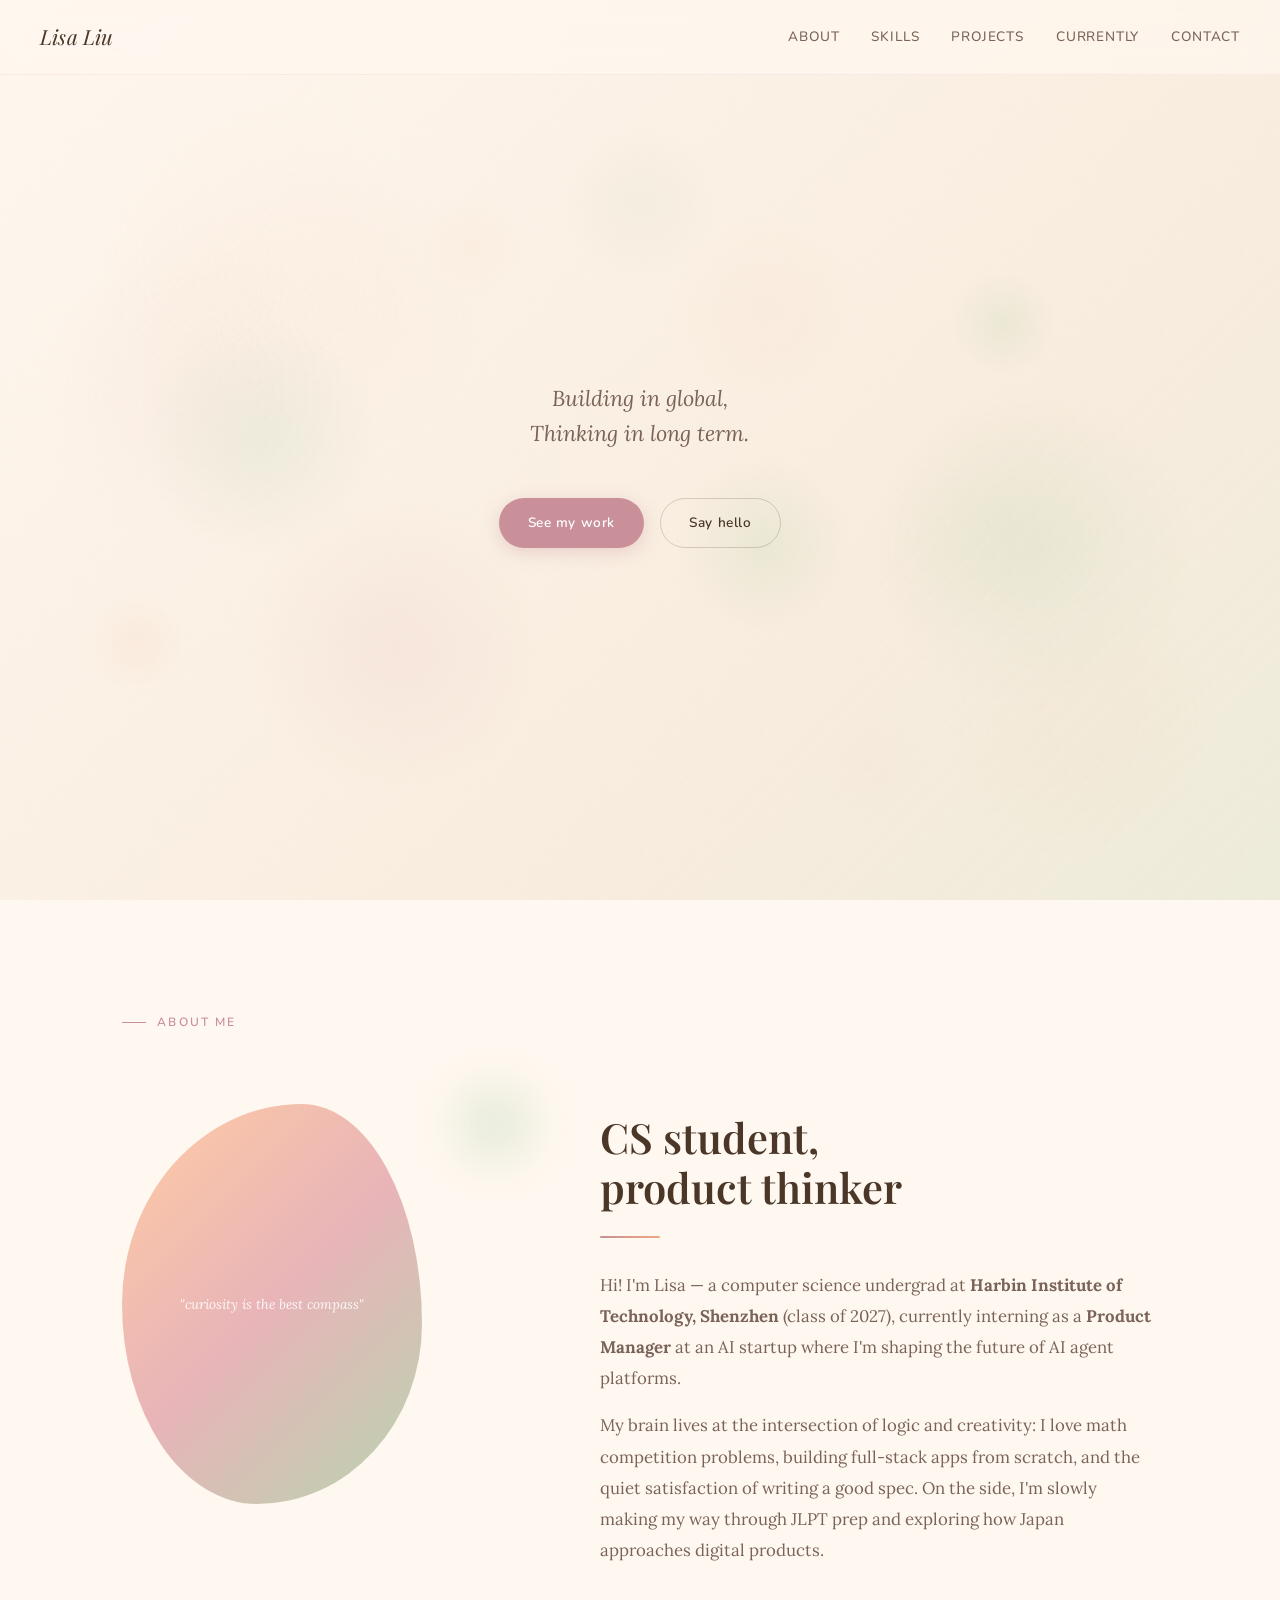
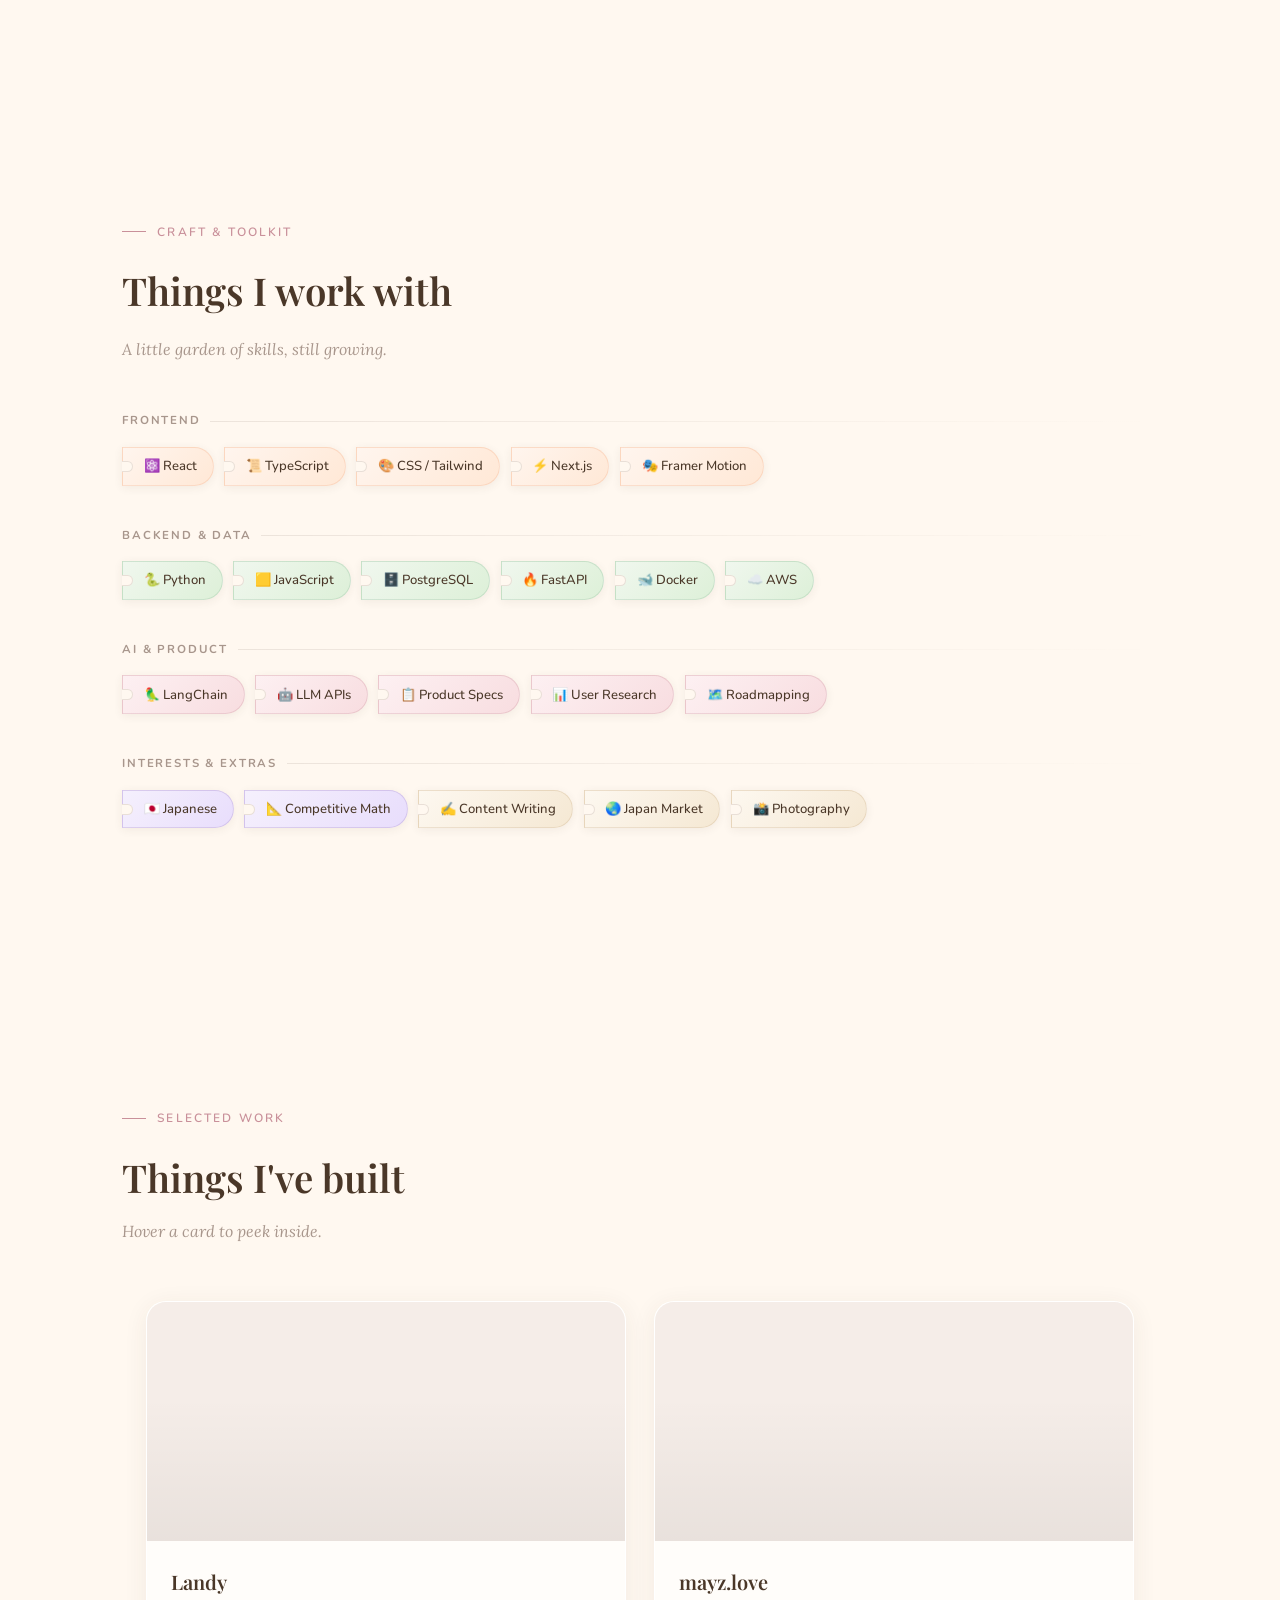
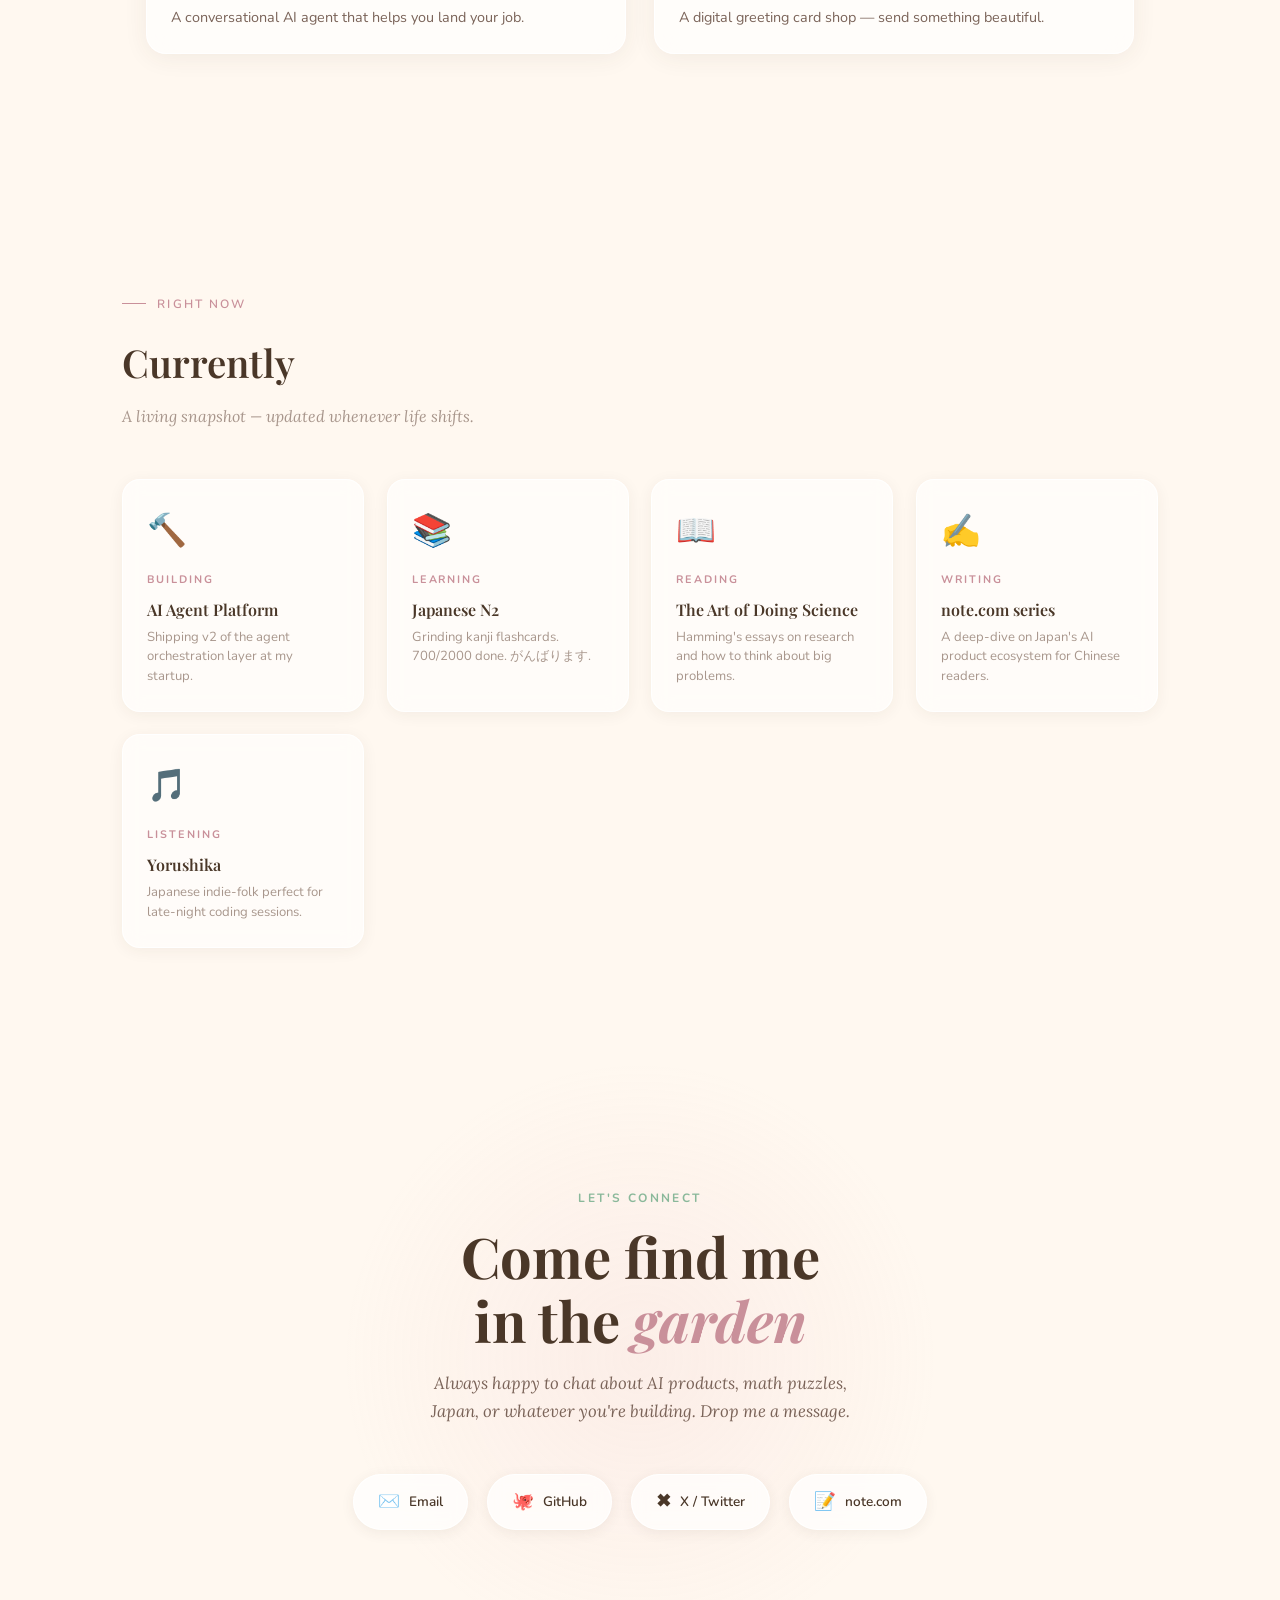
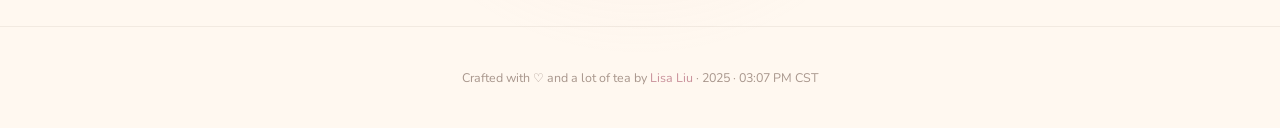
==== commit 20c5f173: "work加上mayz.love" ====
--- a/index.html
+++ b/index.html
@@ -150,12 +150,8 @@
           ></iframe>
         </div>
         <div class="project-body">
-          <div class="project-tags-row">
-            <span class="project-pill">AI Agent</span>
-            <span class="project-pill">Job Search</span>
-          </div>
           <div class="project-title">Landy</div>
-          <p class="project-short">A conversational AI agent that helps you land your next job.</p>
+          <p class="project-short">A conversational AI agent that helps you land your job.</p>
         </div>
         <div class="project-reveal">
           <div class="reveal-title">Landy</div>
@@ -163,12 +159,39 @@
             An AI-powered job search assistant that helps you craft tailored applications, prep for interviews, and navigate the job market with confidence.
           </p>
           <div class="reveal-links">
-            <a href="https://cunning-anchovy-6015.edgespark.app/" target="_blank" rel="noopener" class="reveal-link">Try it →</a>
-          </div>
-        </div>
-      </div>
-
-      <!-- Project 2
+            <a href="https://cunning-anchovy-6015.edgespark.app/" target="_blank" rel="noopener" class="reveal-link">Try it</a>
+          </div>
+        </div>
+      </div>
+
+      <!-- Project 2 — mayz.love -->
+      <div class="project-card">
+        <div class="project-cover cover-iframe">
+          <iframe
+            class="iframe-thumb"
+            src="https://mayz.love"
+            scrolling="no"
+            tabindex="-1"
+            aria-hidden="true"
+            loading="lazy"
+          ></iframe>
+        </div>
+        <div class="project-body">
+          <div class="project-title">mayz.love</div>
+          <p class="project-short">A digital greeting card shop — send something beautiful.</p>
+        </div>
+        <div class="project-reveal">
+          <div class="reveal-title">mayz.love</div>
+          <p class="reveal-desc">
+            An online store for electronic greeting cards, crafted for moments that deserve more than a text message.
+          </p>
+          <div class="reveal-links">
+            <a href="https://mayz.love" target="_blank" rel="noopener" class="reveal-link">Visit →</a>
+          </div>
+        </div>
+      </div>
+
+      <!-- Project 3
       <div class="project-card">
         <div class="project-cover cover-sage">∑</div>
         <div class="project-body">
--- a/style.css
+++ b/style.css
@@ -601,7 +601,8 @@
 
 .projects-grid {
   display: grid;
-  grid-template-columns: repeat(auto-fit, minmax(300px, 1fr));
+  grid-template-columns: repeat(auto-fill, minmax(300px, 480px));
+  justify-content: center;
   gap: 1.8rem;
 }
 
@@ -656,6 +657,8 @@
 .cover-rose     { background: linear-gradient(135deg, #F5D5D8, #E8B4B8, #C9909A); }
 
 .cover-iframe {
+  height: auto;
+  aspect-ratio: 2 / 1;
   overflow: hidden;
   background: #f5ede8;
 }
@@ -666,7 +669,7 @@
   left: 0;
   width: 1200px;
   height: 600px;
-  transform: scale(0.3);
+  transform: scale(0.4);
   transform-origin: top left;
   pointer-events: none;
   border: none;
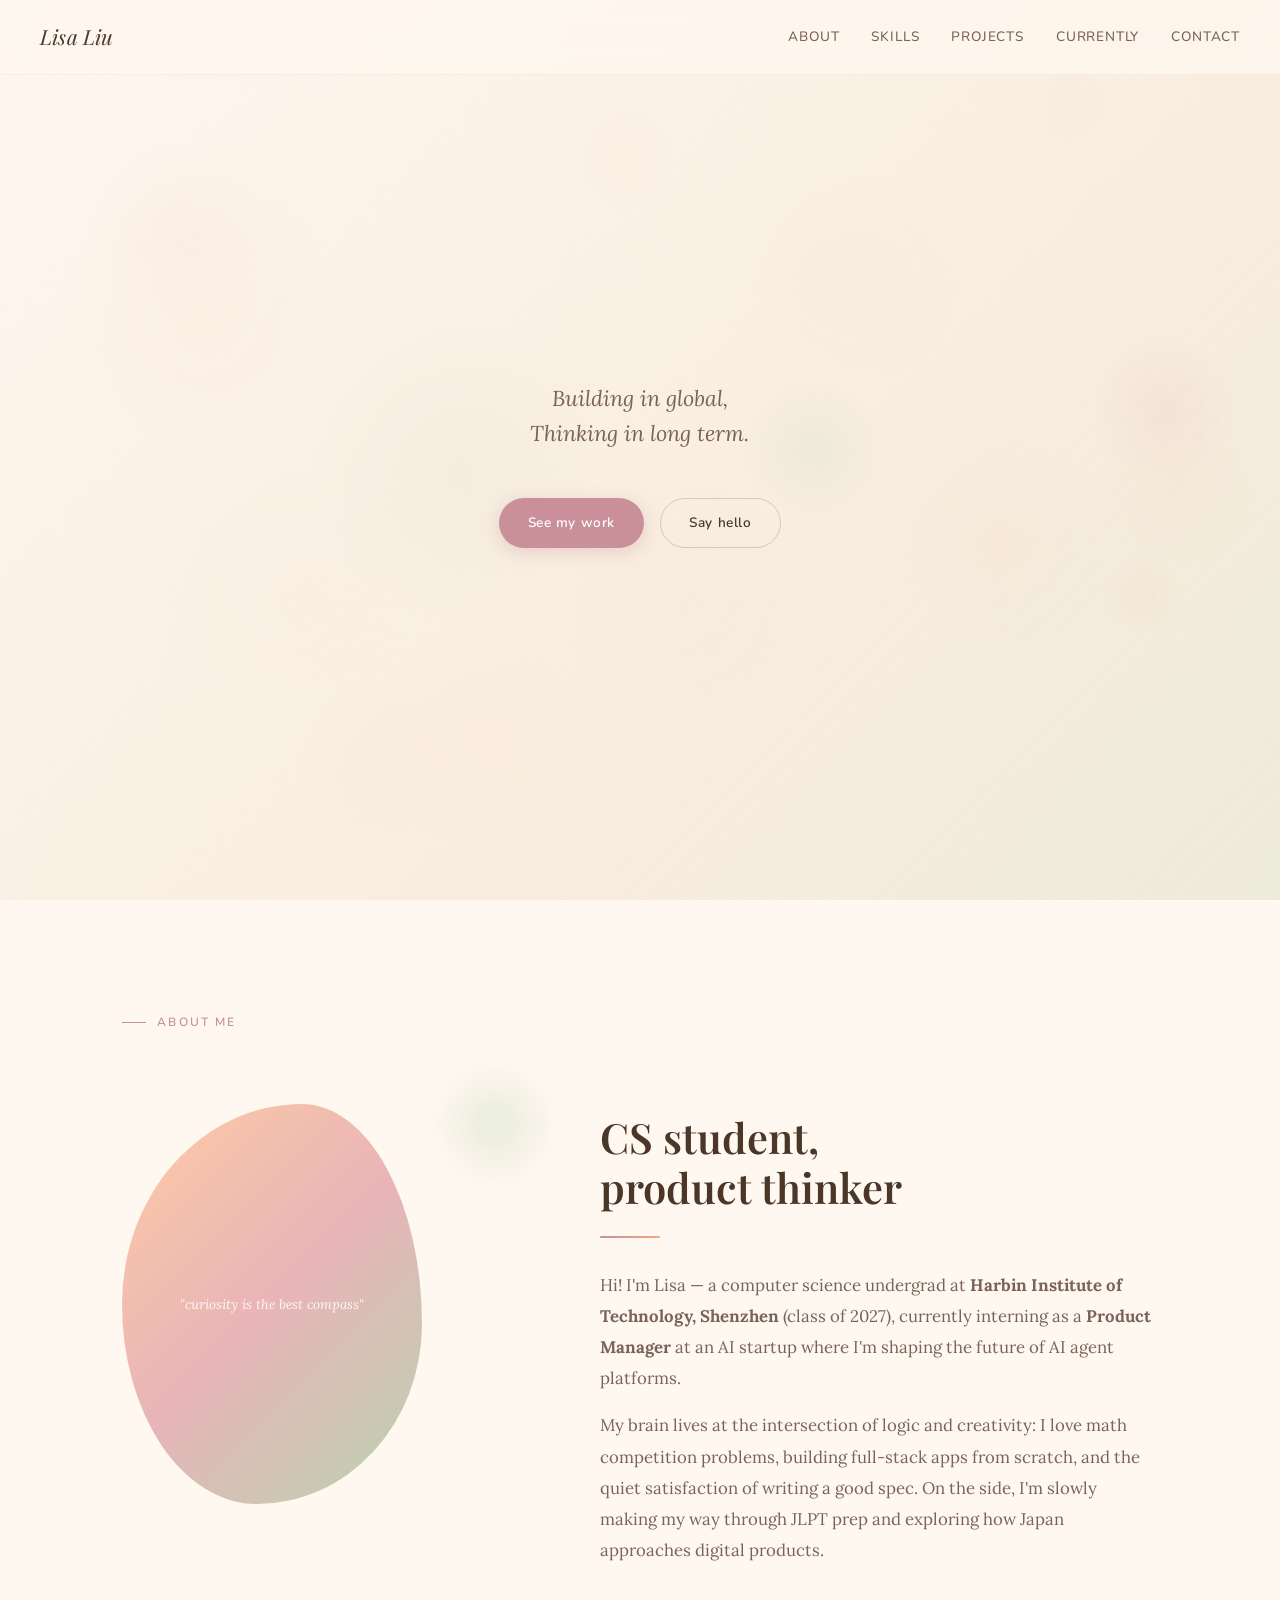
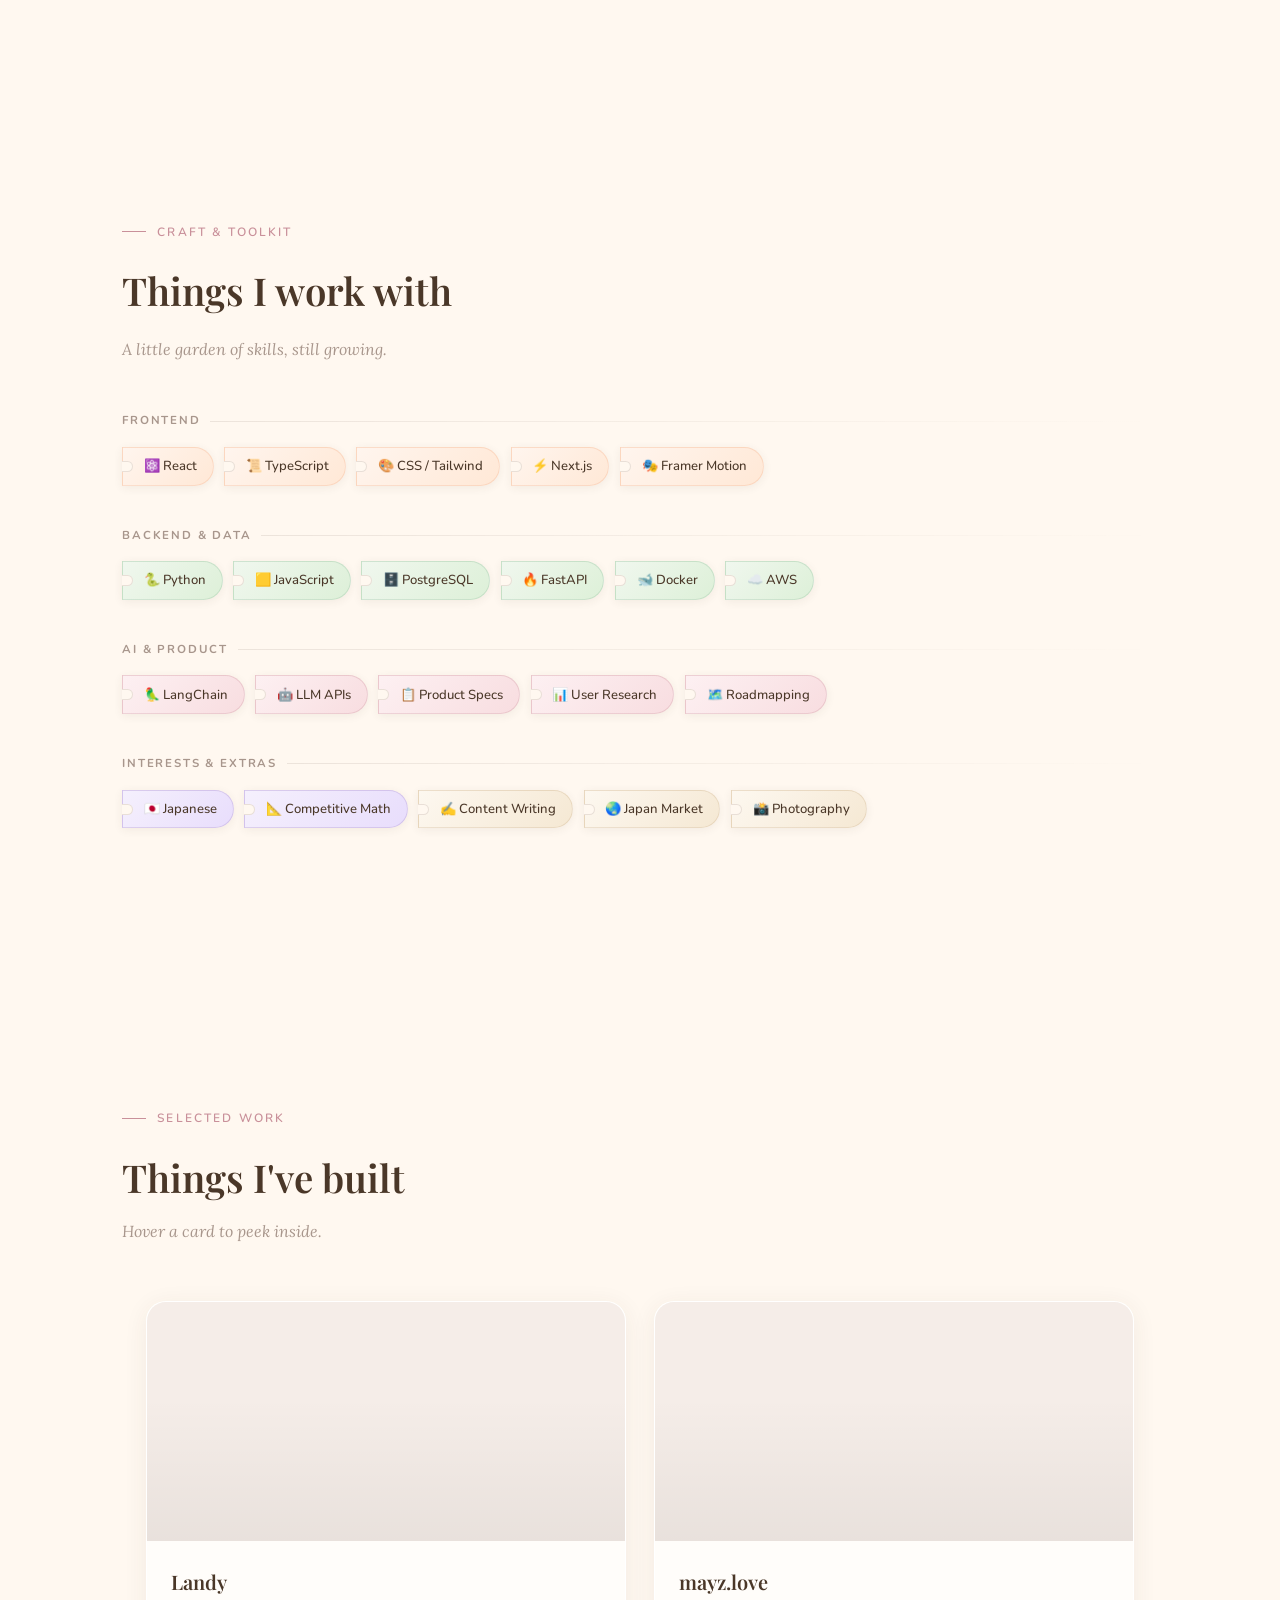
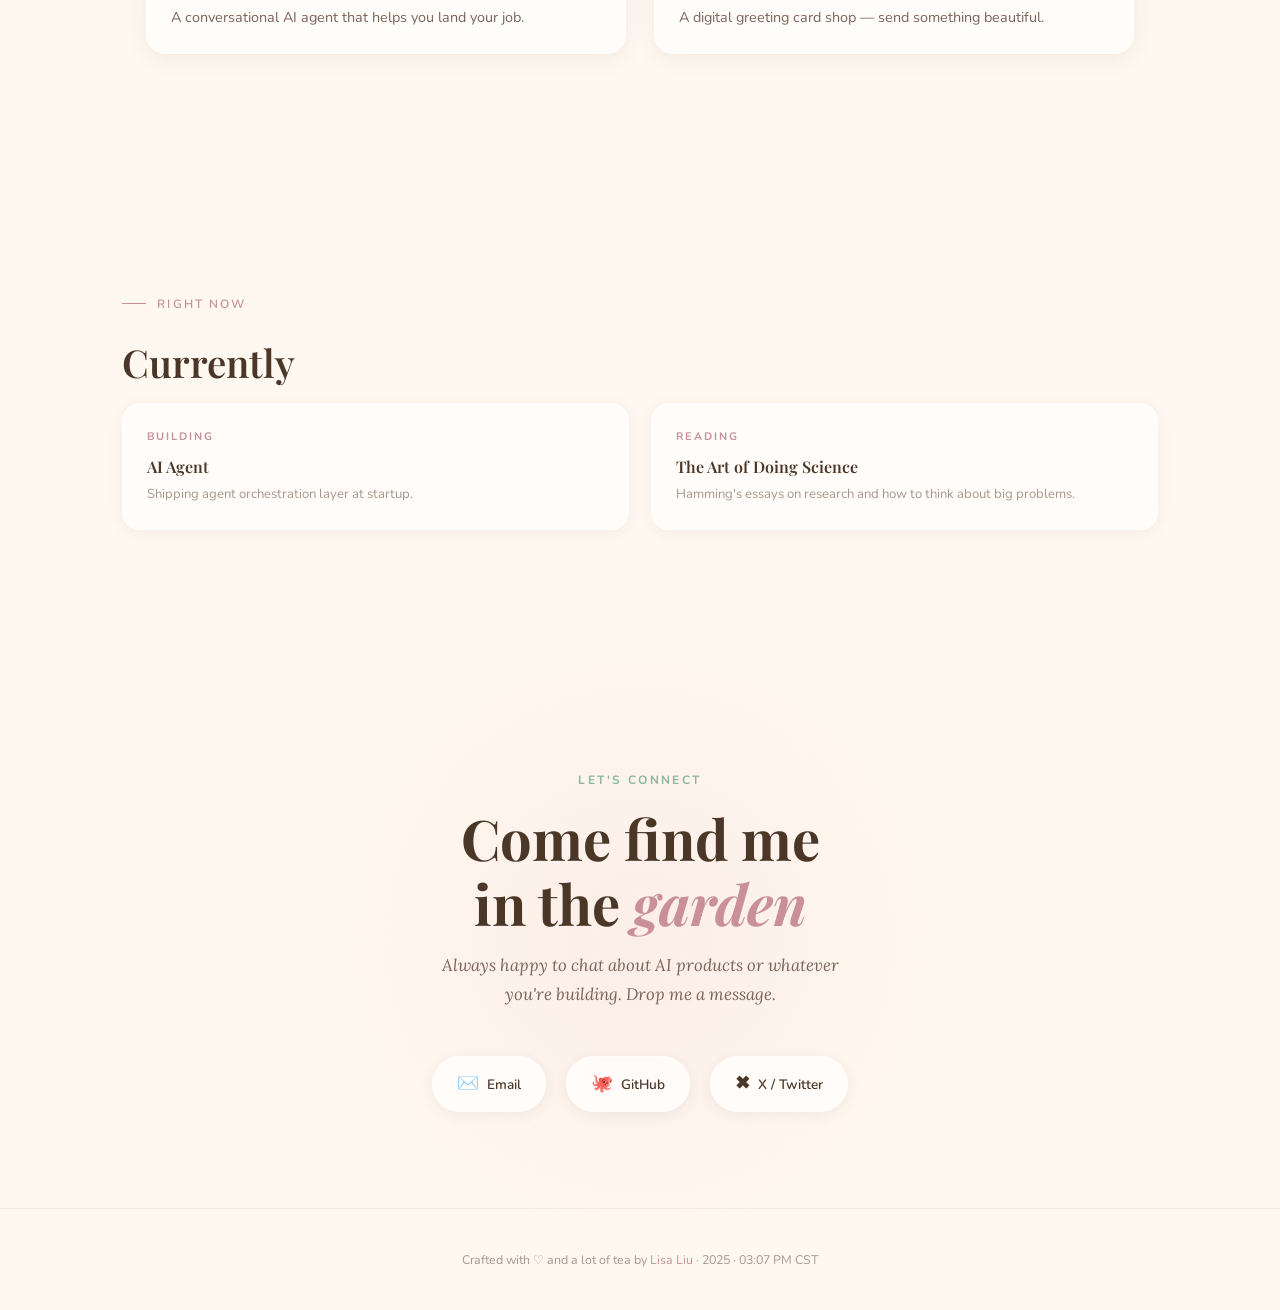
==== commit f5e21ab8: "修改一些文案" ====
--- a/index.html
+++ b/index.html
@@ -191,55 +191,6 @@
         </div>
       </div>
 
-      <!-- Project 3
-      <div class="project-card">
-        <div class="project-cover cover-sage">∑</div>
-        <div class="project-body">
-          <div class="project-tags-row">
-            <span class="project-pill">Math</span>
-            <span class="project-pill">WebGL</span>
-            <span class="project-pill">TypeScript</span>
-          </div>
-          <div class="project-title">MathSketch</div>
-          <p class="project-short">Interactive visualizations for higher-level math concepts.</p>
-        </div>
-        <div class="project-reveal">
-          <div class="reveal-title">MathSketch</div>
-          <p class="reveal-desc">
-            A web playground for exploring topology, linear algebra, and combinatorics through live interactive sketches. Each visualization is hand-coded in WebGL/Canvas with real-time parameter controls. Born from a love of math olympiads and a frustration with static textbook diagrams.
-          </p>
-          <div class="reveal-links">
-            <a href="#" class="reveal-link">GitHub →</a>
-            <a href="#" class="reveal-link">Explore →</a>
-          </div>
-        </div>
-      </div>
-      -->
-
-      <!-- Project 3 
-      <div class="project-card">
-        <div class="project-cover cover-rose">旅</div>
-        <div class="project-body">
-          <div class="project-tags-row">
-            <span class="project-pill">Japan</span>
-            <span class="project-pill">Next.js</span>
-            <span class="project-pill">Writing</span>
-          </div>
-          <div class="project-title">Tabi Log</div>
-          <p class="project-short">A bilingual travel + learning journal for Japan explorers.</p>
-        </div>
-        <div class="project-reveal">
-          <div class="reveal-title">Tabi Log</div>
-          <p class="reveal-desc">
-            Part language-learning tool, part travel diary. Supports bilingual entries (Chinese/Japanese), JLPT vocabulary tagging, and maps your journeys. I built this to document my own Japan market research trips and share the stories on note.com. Uses Next.js + Supabase.
-          </p>
-          <div class="reveal-links">
-            <a href="#" class="reveal-link">GitHub →</a>
-            <a href="#" class="reveal-link">Read on note →</a>
-          </div>
-        </div>
-      </div> 
-      -->
 
     </div>
   </section>
@@ -248,43 +199,19 @@
   <section id="currently">
     <div class="section-label reveal">Right now</div>
     <h2 class="currently-heading reveal">Currently</h2>
-    <p class="currently-sub reveal">A living snapshot — updated whenever life shifts.</p>
 
     <div class="currently-grid reveal-group">
 
       <div class="currently-card">
-        <span class="currently-icon">🔨</span>
         <div class="currently-verb">Building</div>
-        <div class="currently-item">AI Agent Platform</div>
-        <div class="currently-detail">Shipping v2 of the agent orchestration layer at my startup.</div>
+        <div class="currently-item">AI Agent</div>
+        <div class="currently-detail">Shipping agent orchestration layer at startup.</div>
       </div>
 
       <div class="currently-card">
-        <span class="currently-icon">📚</span>
-        <div class="currently-verb">Learning</div>
-        <div class="currently-item">Japanese N2</div>
-        <div class="currently-detail">Grinding kanji flashcards. 700/2000 done. がんばります.</div>
-      </div>
-
-      <div class="currently-card">
-        <span class="currently-icon">📖</span>
         <div class="currently-verb">Reading</div>
         <div class="currently-item">The Art of Doing Science</div>
         <div class="currently-detail">Hamming's essays on research and how to think about big problems.</div>
-      </div>
-
-      <div class="currently-card">
-        <span class="currently-icon">✍️</span>
-        <div class="currently-verb">Writing</div>
-        <div class="currently-item">note.com series</div>
-        <div class="currently-detail">A deep-dive on Japan's AI product ecosystem for Chinese readers.</div>
-      </div>
-
-      <div class="currently-card">
-        <span class="currently-icon">🎵</span>
-        <div class="currently-verb">Listening</div>
-        <div class="currently-item">Yorushika</div>
-        <div class="currently-detail">Japanese indie-folk perfect for late-night coding sessions.</div>
       </div>
 
     </div>
@@ -298,7 +225,7 @@
       Come find me<br/>in the <em>garden</em>
     </h2>
     <p class="contact-sub reveal">
-      Always happy to chat about AI products, math puzzles, Japan, or whatever you're building. Drop me a message.
+      Always happy to chat about AI products or whatever you're building. Drop me a message.
     </p>
 
     <div class="social-links reveal-group">
@@ -314,10 +241,6 @@
         <span class="social-icon">✖</span>
         X / Twitter
       </a>
-      <a href="https://note.com/" target="_blank" rel="noopener" class="social-link">
-        <span class="social-icon">📝</span>
-        note.com
-      </a>
     </div>
   </section>
 
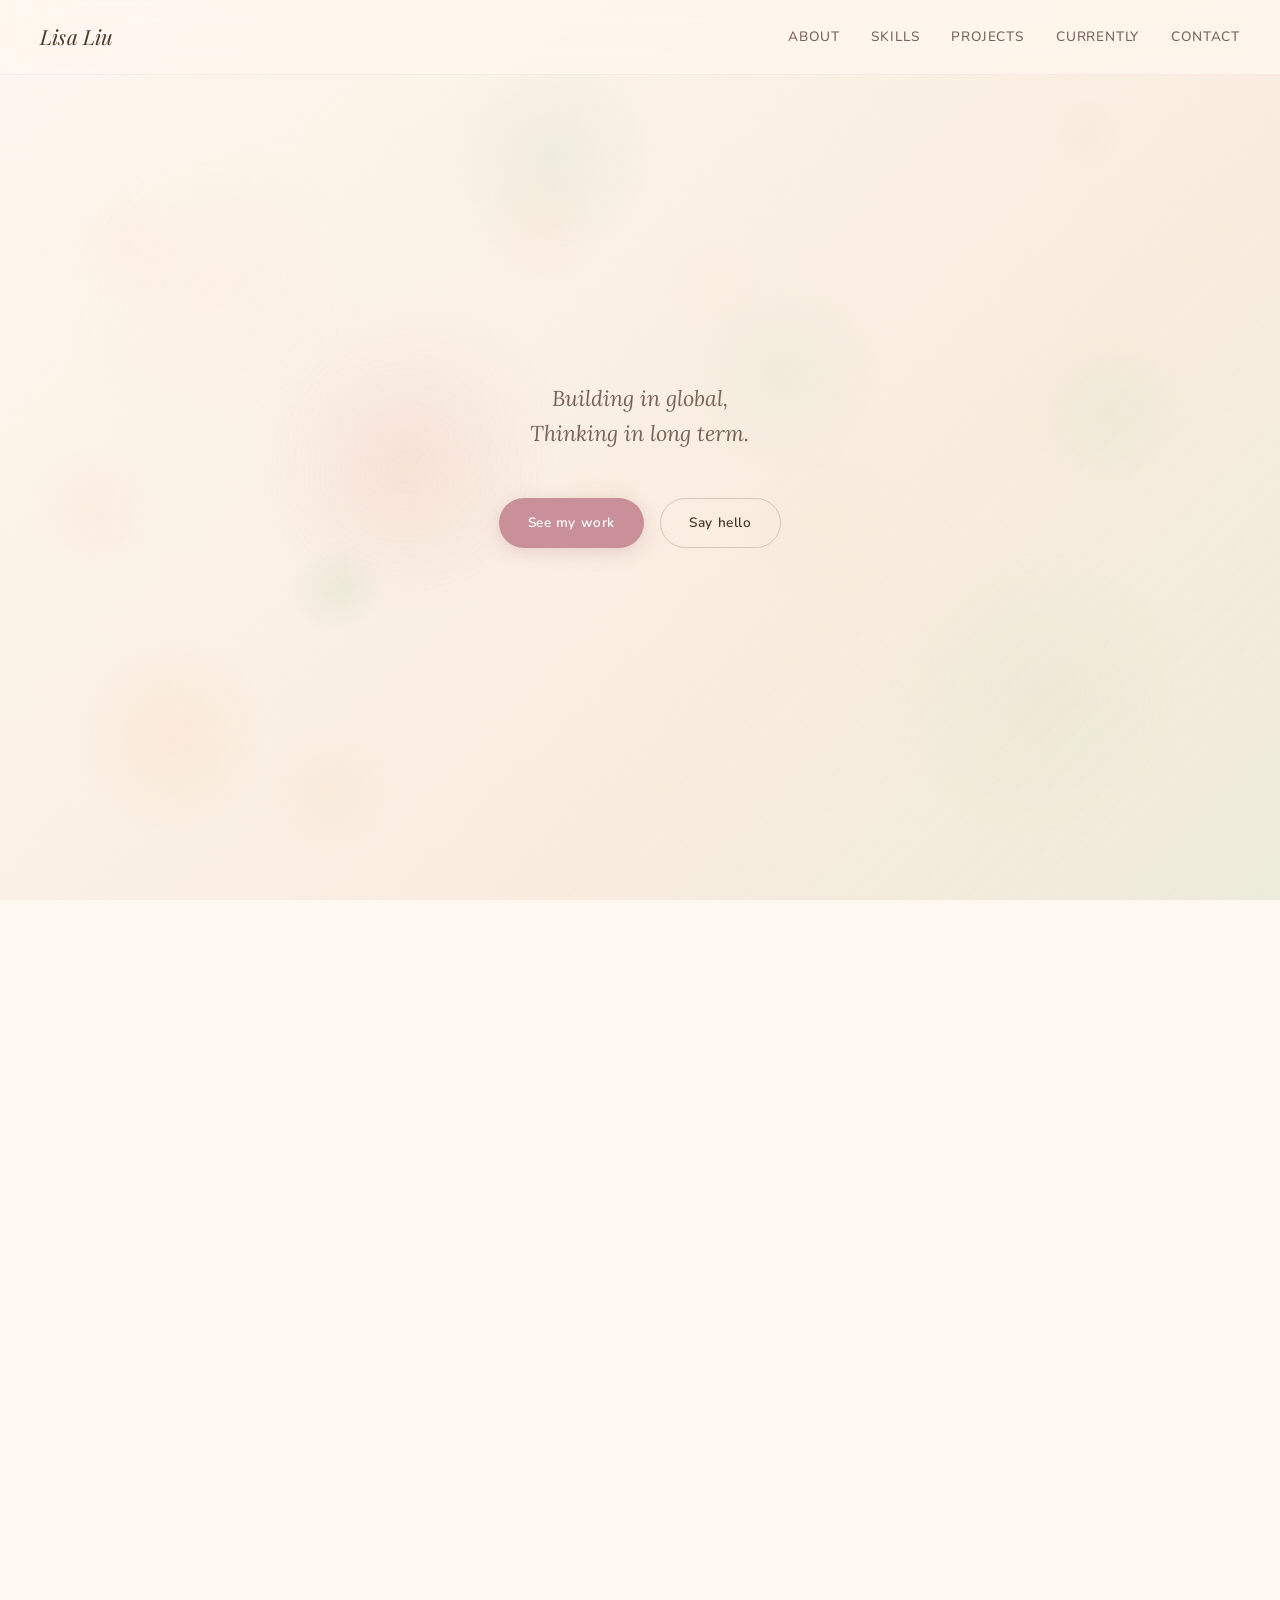
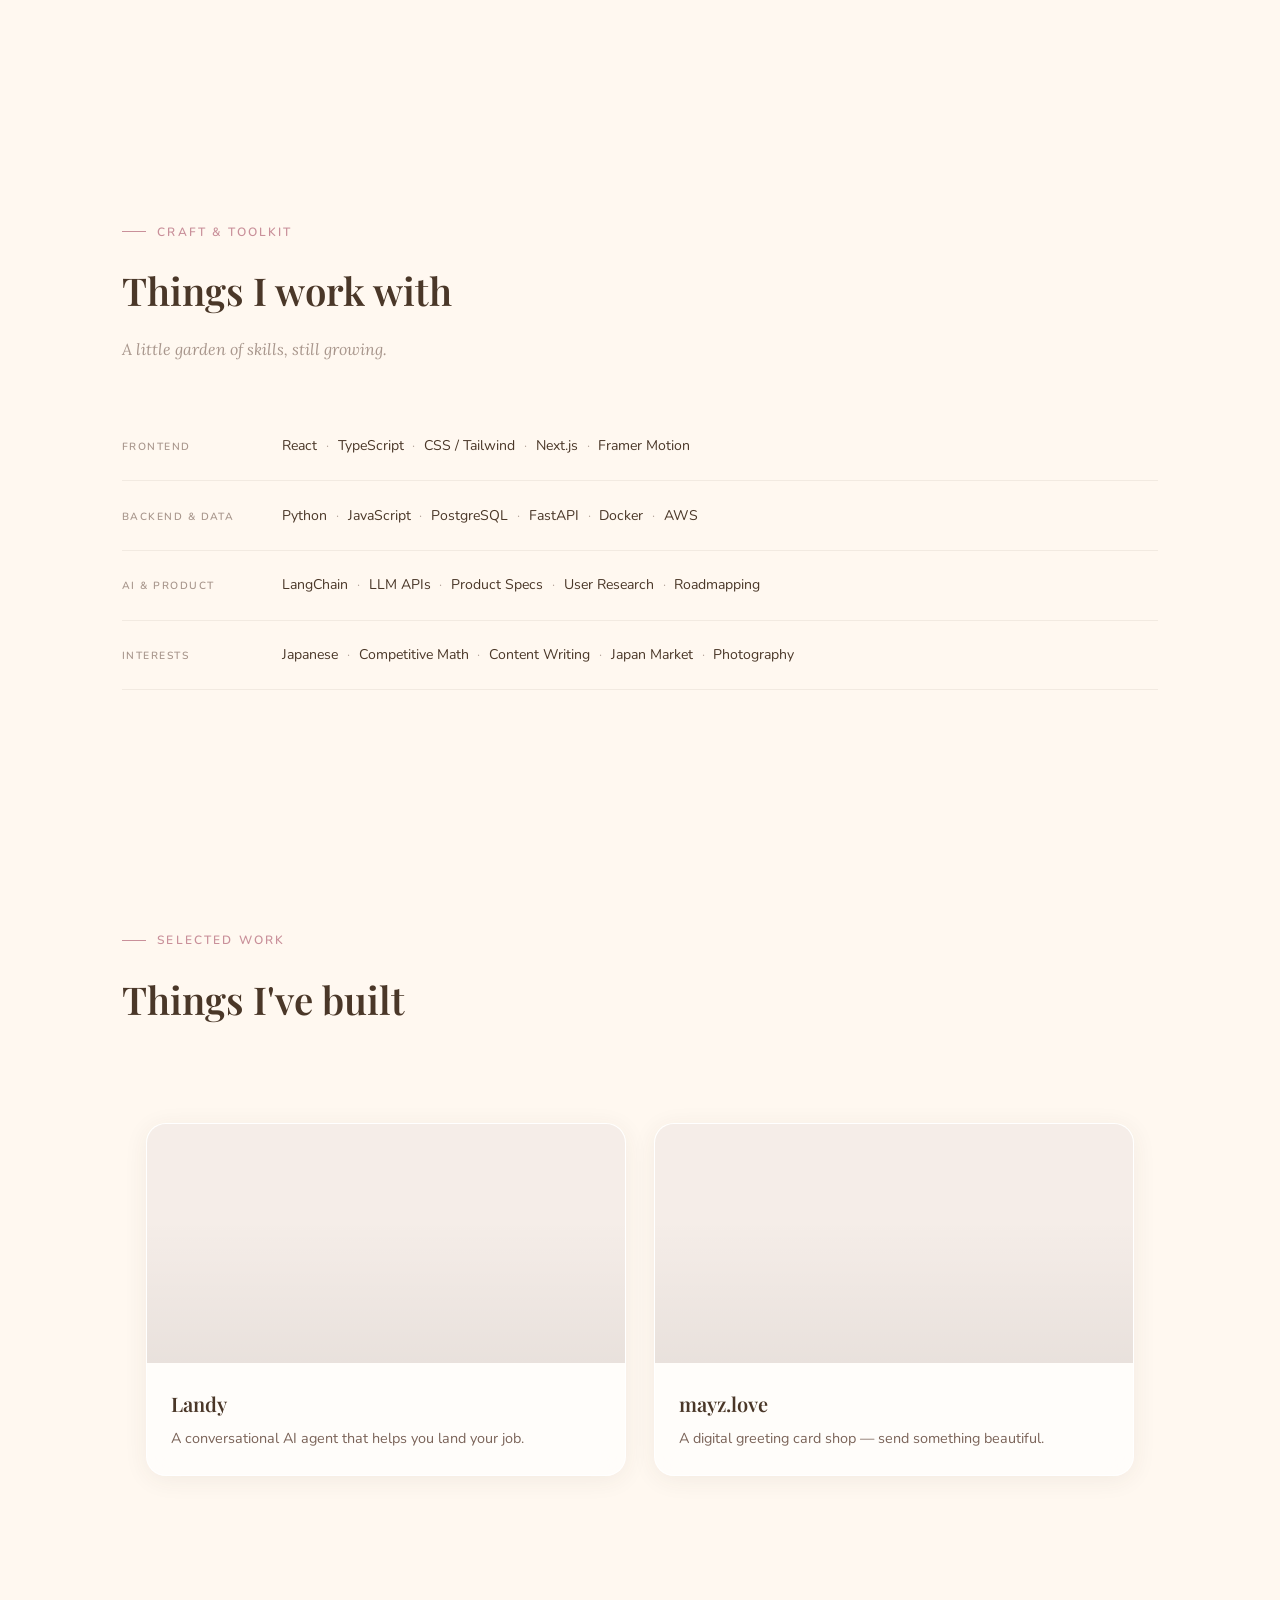
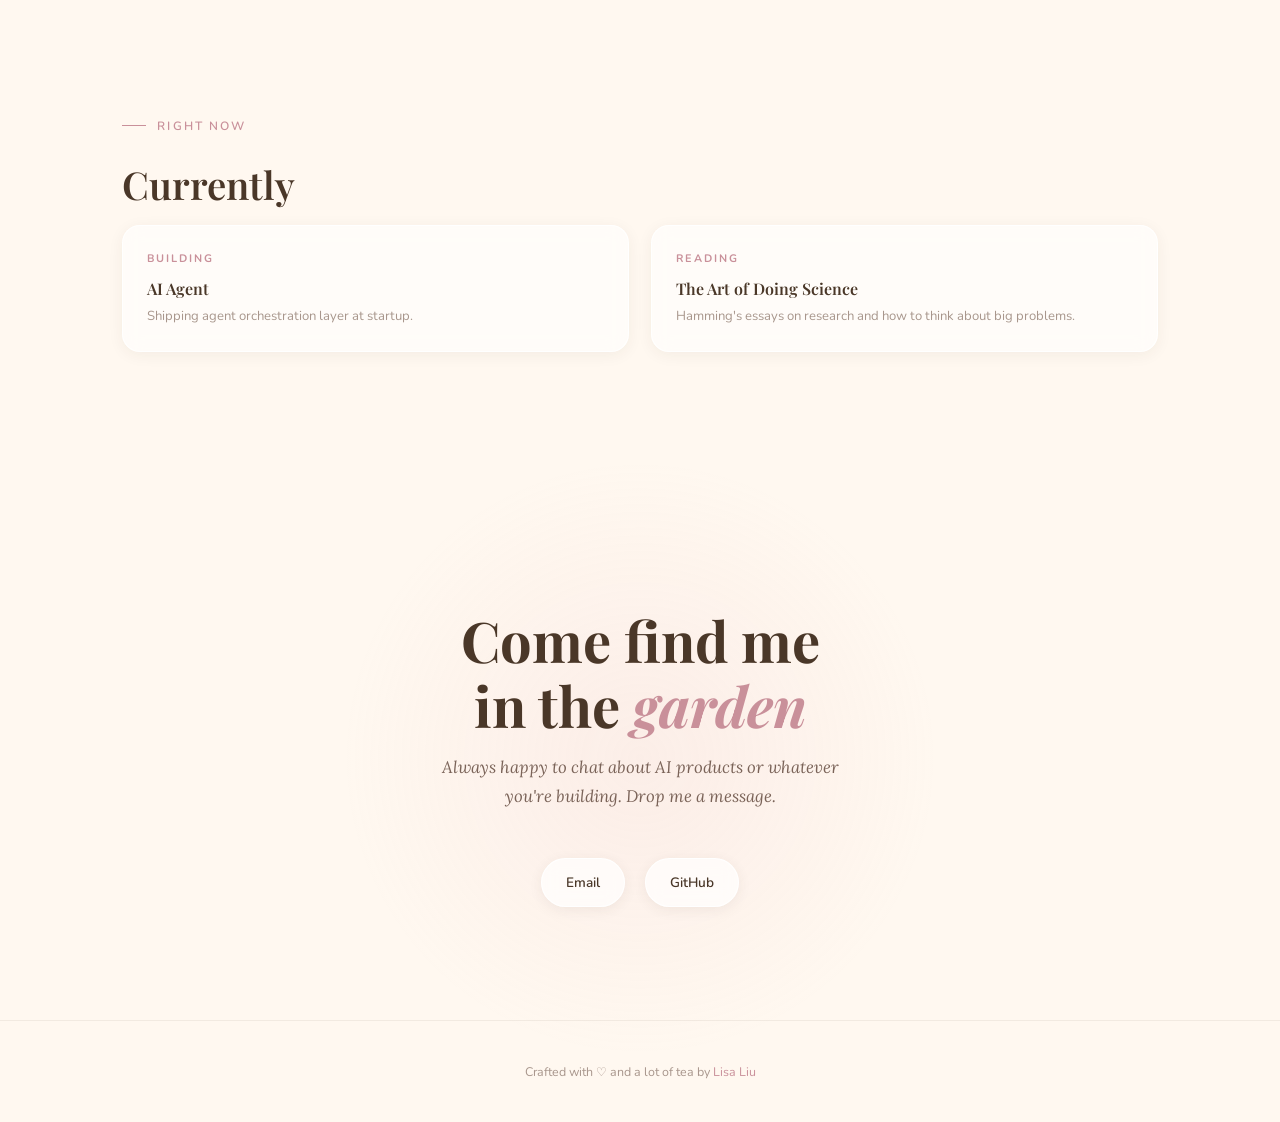
==== commit c9855e9d: "修改skills标签样式" ====
--- a/index.html
+++ b/index.html
@@ -83,46 +83,46 @@
 
     <div class="skills-cluster reveal">
       <div class="cluster-title">Frontend</div>
-      <div class="skill-tags reveal-group">
-        <span class="skill-tag peach">⚛️ React</span>
-        <span class="skill-tag peach">📜 TypeScript</span>
-        <span class="skill-tag peach">🎨 CSS / Tailwind</span>
-        <span class="skill-tag peach">⚡ Next.js</span>
-        <span class="skill-tag peach">🎭 Framer Motion</span>
+      <div class="skill-tags">
+        <span class="skill-tag">React</span>
+        <span class="skill-tag">TypeScript</span>
+        <span class="skill-tag">CSS / Tailwind</span>
+        <span class="skill-tag">Next.js</span>
+        <span class="skill-tag">Framer Motion</span>
       </div>
     </div>
 
     <div class="skills-cluster reveal">
       <div class="cluster-title">Backend &amp; Data</div>
-      <div class="skill-tags reveal-group">
-        <span class="skill-tag sage">🐍 Python</span>
-        <span class="skill-tag sage">🟨 JavaScript</span>
-        <span class="skill-tag sage">🗄️ PostgreSQL</span>
-        <span class="skill-tag sage">🔥 FastAPI</span>
-        <span class="skill-tag sage">🐋 Docker</span>
-        <span class="skill-tag sage">☁️ AWS</span>
+      <div class="skill-tags">
+        <span class="skill-tag">Python</span>
+        <span class="skill-tag">JavaScript</span>
+        <span class="skill-tag">PostgreSQL</span>
+        <span class="skill-tag">FastAPI</span>
+        <span class="skill-tag">Docker</span>
+        <span class="skill-tag">AWS</span>
       </div>
     </div>
 
     <div class="skills-cluster reveal">
       <div class="cluster-title">AI &amp; Product</div>
-      <div class="skill-tags reveal-group">
-        <span class="skill-tag rose">🦜 LangChain</span>
-        <span class="skill-tag rose">🤖 LLM APIs</span>
-        <span class="skill-tag rose">📋 Product Specs</span>
-        <span class="skill-tag rose">📊 User Research</span>
-        <span class="skill-tag rose">🗺️ Roadmapping</span>
-      </div>
-    </div>
-
-    <div class="skills-cluster reveal">
-      <div class="cluster-title">Interests &amp; Extras</div>
-      <div class="skill-tags reveal-group">
-        <span class="skill-tag lavender">🇯🇵 Japanese</span>
-        <span class="skill-tag lavender">📐 Competitive Math</span>
-        <span class="skill-tag sand">✍️ Content Writing</span>
-        <span class="skill-tag sand">🌏 Japan Market</span>
-        <span class="skill-tag sand">📸 Photography</span>
+      <div class="skill-tags">
+        <span class="skill-tag">LangChain</span>
+        <span class="skill-tag">LLM APIs</span>
+        <span class="skill-tag">Product Specs</span>
+        <span class="skill-tag">User Research</span>
+        <span class="skill-tag">Roadmapping</span>
+      </div>
+    </div>
+
+    <div class="skills-cluster reveal">
+      <div class="cluster-title">Interests</div>
+      <div class="skill-tags">
+        <span class="skill-tag">Japanese</span>
+        <span class="skill-tag">Competitive Math</span>
+        <span class="skill-tag">Content Writing</span>
+        <span class="skill-tag">Japan Market</span>
+        <span class="skill-tag">Photography</span>
       </div>
     </div>
   </section>
@@ -220,7 +220,6 @@
   <!-- ╔═══════════════ CONTACT ════════════╗ -->
   <section id="contact">
     <div class="contact-bg-blob"></div>
-    <p class="contact-eyebrow reveal">Let's connect</p>
     <h2 class="contact-heading reveal">
       Come find me<br/>in the <em>garden</em>
     </h2>
@@ -230,23 +229,17 @@
 
     <div class="social-links reveal-group">
       <a href="mailto:lisa@example.com" class="social-link">
-        <span class="social-icon">✉️</span>
         Email
       </a>
       <a href="https://github.com/" target="_blank" rel="noopener" class="social-link">
-        <span class="social-icon">🐙</span>
         GitHub
       </a>
-      <a href="https://x.com/" target="_blank" rel="noopener" class="social-link">
-        <span class="social-icon">✖</span>
-        X / Twitter
-      </a>
     </div>
   </section>
 
   <!-- Footer -->
   <footer>
-    <p>Crafted with ♡ and a lot of tea by <a href="#hero">Lisa Liu</a> · 2025</p>
+    <p>Crafted with ♡ and a lot of tea by <a href="#hero">Lisa Liu</a> </p>
   </footer>
 
   <script src="script.js"></script>
--- a/style.css
+++ b/style.css
@@ -494,87 +494,45 @@
 }
 
 .skills-cluster {
-  margin-bottom: 2.5rem;
+  display: grid;
+  grid-template-columns: 120px 1fr;
+  align-items: baseline;
+  gap: 0 2.5rem;
+  padding: 1.4rem 0;
+  border-bottom: 1px solid rgba(74,55,40,0.07);
+}
+
+.skills-cluster:first-of-type {
+  border-top: 1px solid rgba(74,55,40,0.07);
 }
 
 .cluster-title {
-  font-size: 0.72rem;
-  font-weight: 700;
-  letter-spacing: 0.16em;
+  font-size: 0.65rem;
+  font-weight: 600;
+  letter-spacing: 0.14em;
   text-transform: uppercase;
   color: var(--text-muted);
-  margin-bottom: 1rem;
-  display: flex;
-  align-items: center;
-  gap: 0.6rem;
-}
-
-.cluster-title::after {
-  content: '';
-  flex: 1;
-  height: 1px;
-  background: linear-gradient(to right, rgba(74,55,40,0.1), transparent);
+  padding-top: 0.1rem;
 }
 
 .skill-tags {
   display: flex;
   flex-wrap: wrap;
-  gap: 0.65rem;
-}
-
-/* Leaf/plant-tag shape */
+  align-items: center;
+}
+
 .skill-tag {
-  position: relative;
-  display: inline-flex;
-  align-items: center;
-  gap: 0.4rem;
-  padding: 0.45rem 1rem 0.45rem 1.3rem;
-  font-size: 0.82rem;
-  font-weight: 500;
+  font-size: 0.88rem;
+  font-weight: 400;
   color: var(--text);
-  text-decoration: none;
-  border-radius: 0 50px 50px 0;
-
-  transition:
-    transform 0.3s var(--ease-spring),
-    box-shadow 0.3s,
-    filter 0.3s;
-  background: white;
-  box-shadow: 0 2px 10px rgba(74,55,40,0.07);
-}
-
-/* The tag-hole circle on the left */
-.skill-tag::before {
-  content: '';
-  position: absolute;
-  left: -1px;
-  width: 11px; height: 11px;
-  border-radius: 0 50% 50% 0;
-  background: var(--cream);
-  border-right: 1px solid rgba(74,55,40,0.12);
-  border-top: 1px solid rgba(74,55,40,0.12);
-  border-bottom: 1px solid rgba(74,55,40,0.12);
-  z-index: 1;
-}
-
-.skill-tag:hover {
-  transform: scale(1.1) rotate(-1deg);
-  box-shadow: 0 6px 20px rgba(74,55,40,0.14);
-  filter: brightness(1.03);
-}
-
-/* Color variants */
-.skill-tag.peach   { background: linear-gradient(135deg, #fff5ee, #ffe8d6); border: 1px solid rgba(240,168,130,0.3); }
-.skill-tag.sage    { background: linear-gradient(135deg, #f0f7ee, #ddf0d8); border: 1px solid rgba(138,184,154,0.3); }
-.skill-tag.rose    { background: linear-gradient(135deg, #fdf0f2, #f8dde0); border: 1px solid rgba(201,144,154,0.3); }
-.skill-tag.sand    { background: linear-gradient(135deg, #fdf8f0, #f5e8d3); border: 1px solid rgba(200,170,130,0.3); }
-.skill-tag.lavender{ background: linear-gradient(135deg, #f5f0fd, #e8ddfc); border: 1px solid rgba(160,130,200,0.3); }
-
-.skill-tag.peach:hover    { box-shadow: 0 6px 20px rgba(240,168,130,0.3); }
-.skill-tag.sage:hover     { box-shadow: 0 6px 20px rgba(138,184,154,0.3); }
-.skill-tag.rose:hover     { box-shadow: 0 6px 20px rgba(201,144,154,0.3); }
-.skill-tag.sand:hover     { box-shadow: 0 6px 20px rgba(200,170,130,0.3); }
-.skill-tag.lavender:hover { box-shadow: 0 6px 20px rgba(160,130,200,0.3); }
+}
+
+.skill-tag + .skill-tag::before {
+  content: '·';
+  margin: 0 0.55rem;
+  color: var(--text-muted);
+  font-weight: 300;
+}
 
 /* ── PROJECTS ──────────────────────────────────────── */
 #projects {
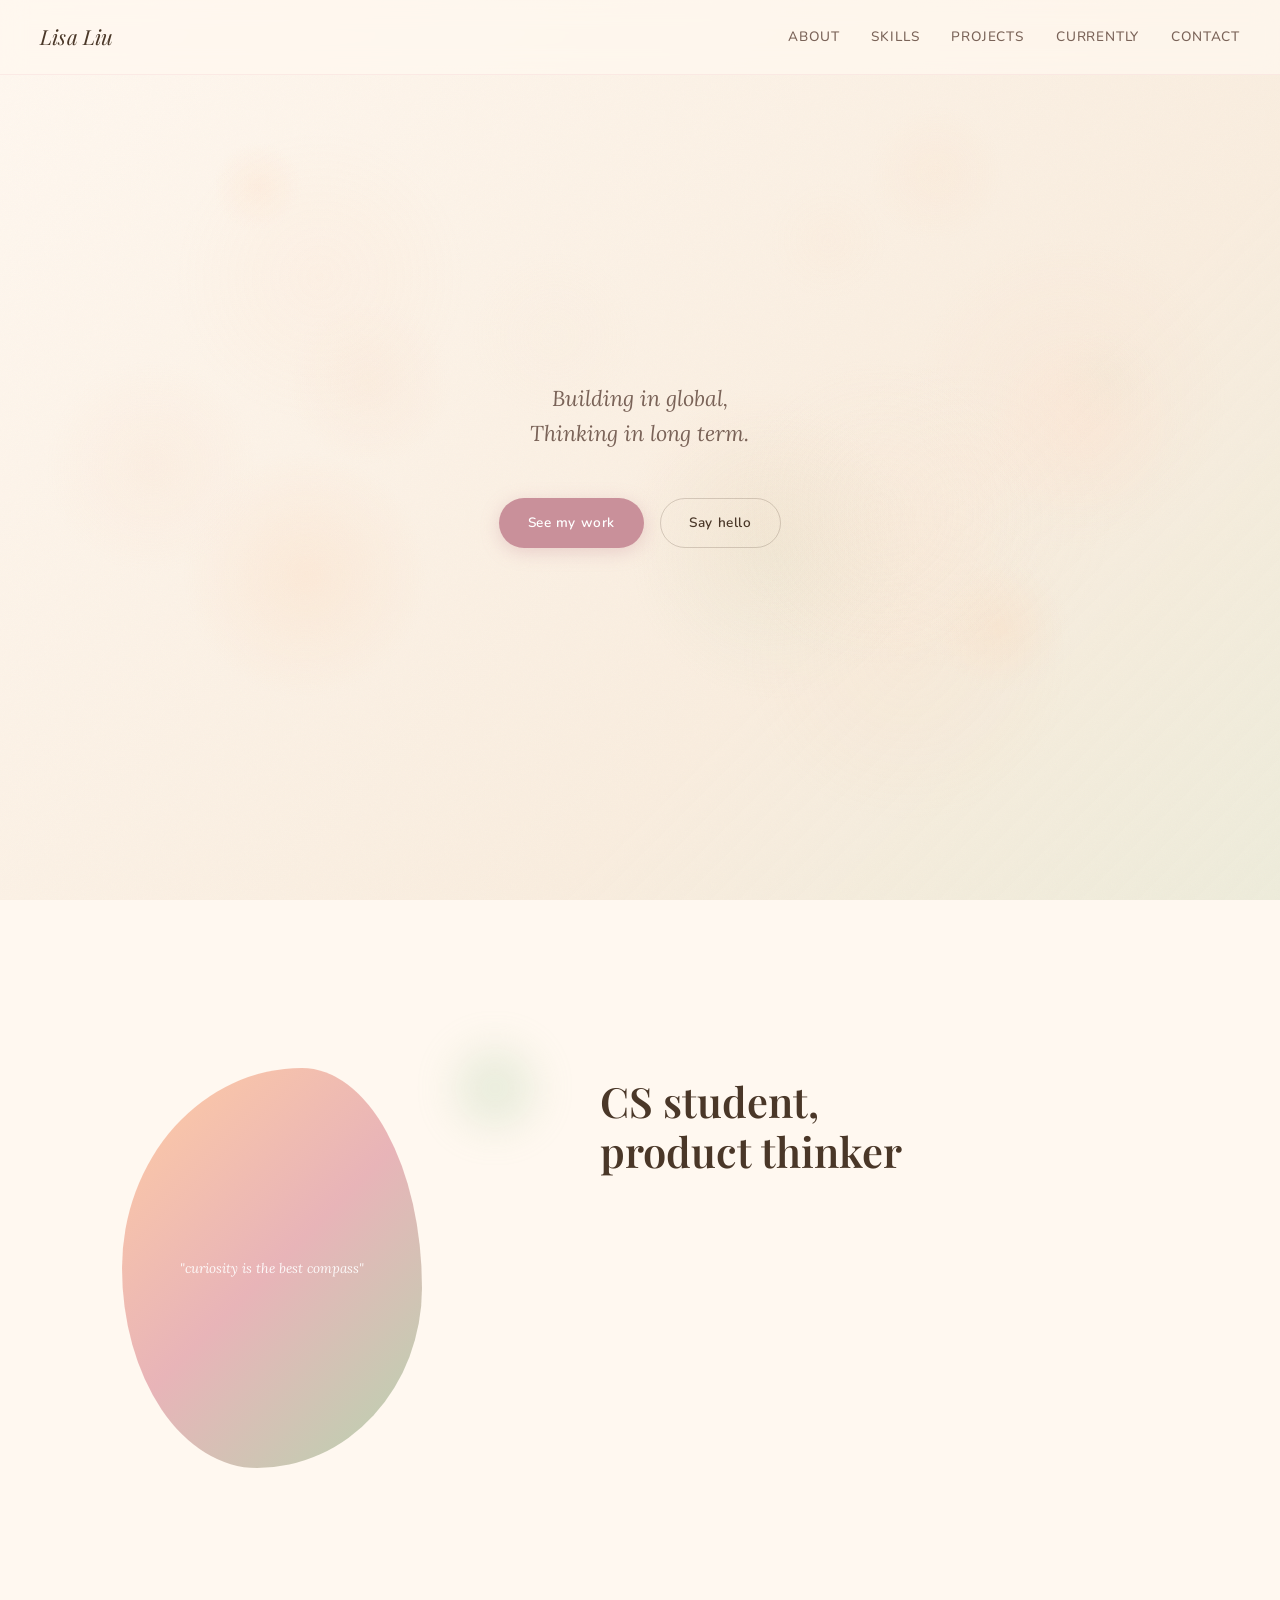
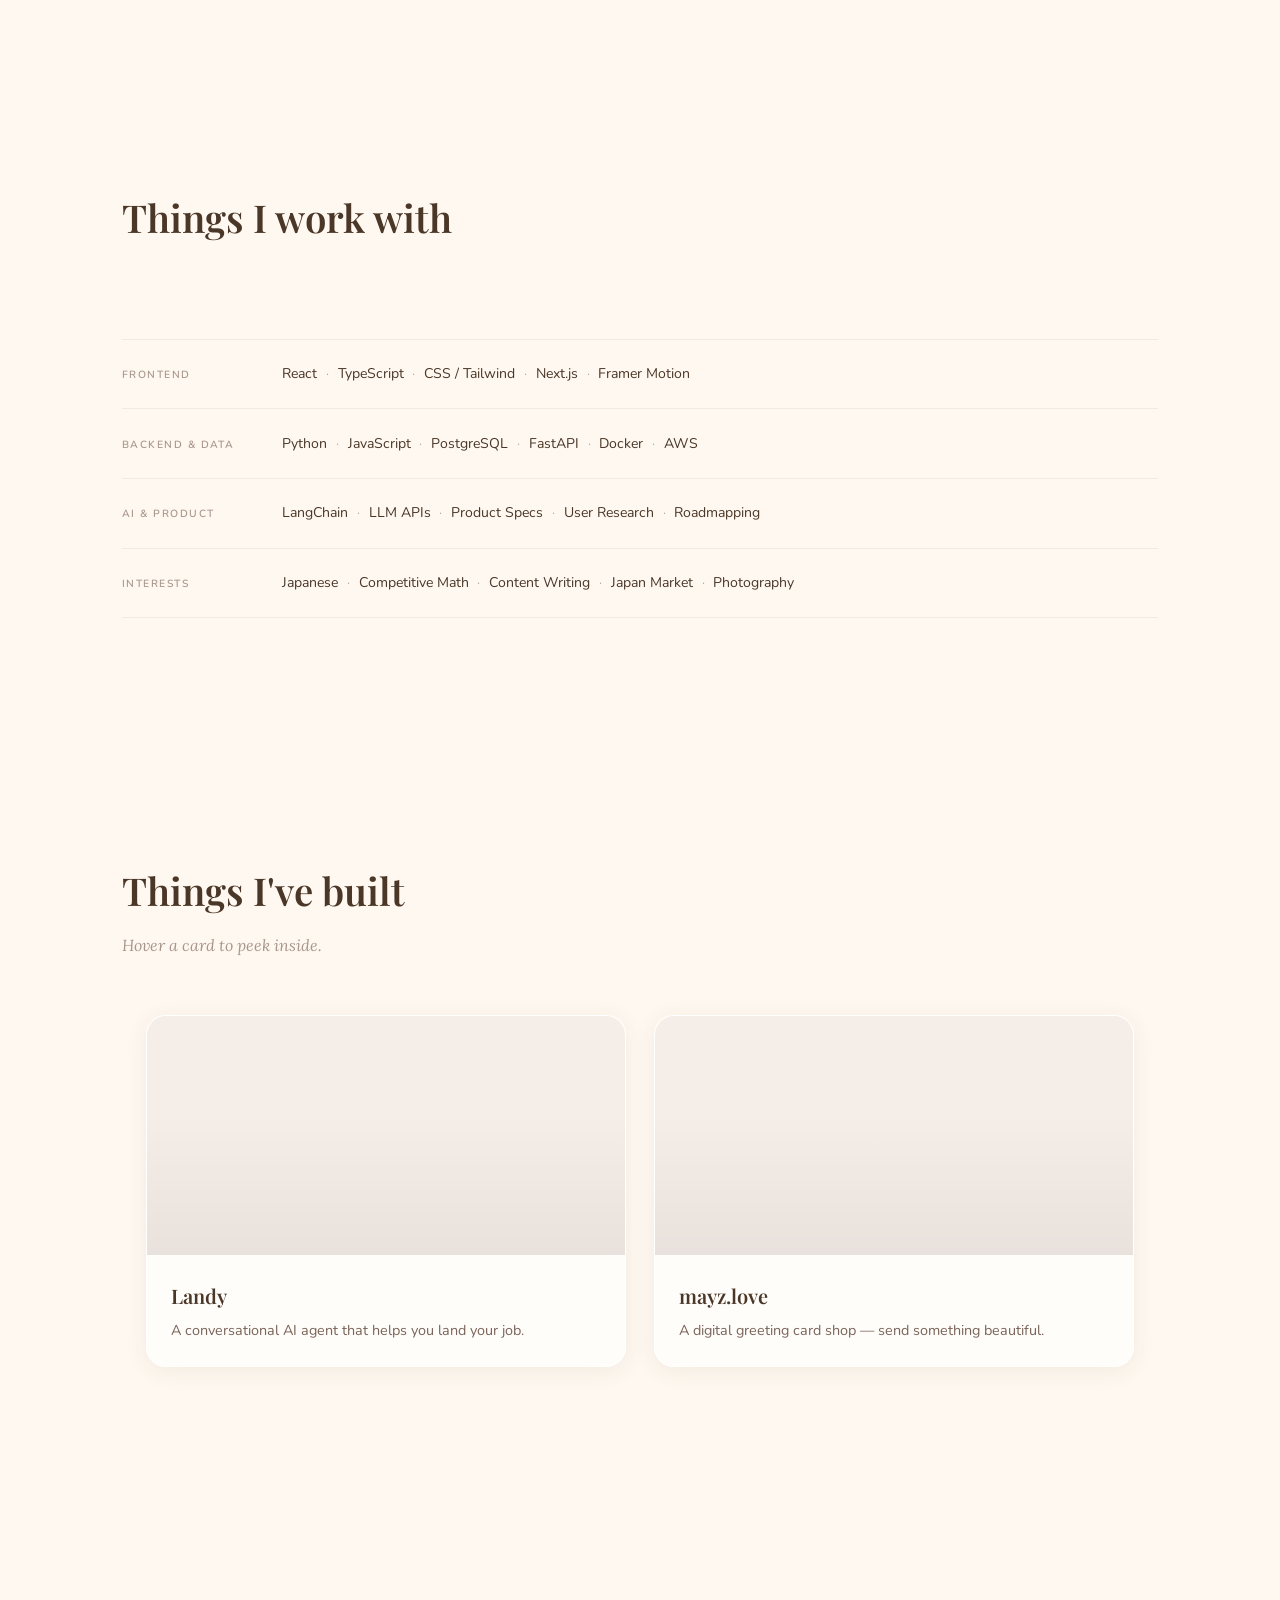
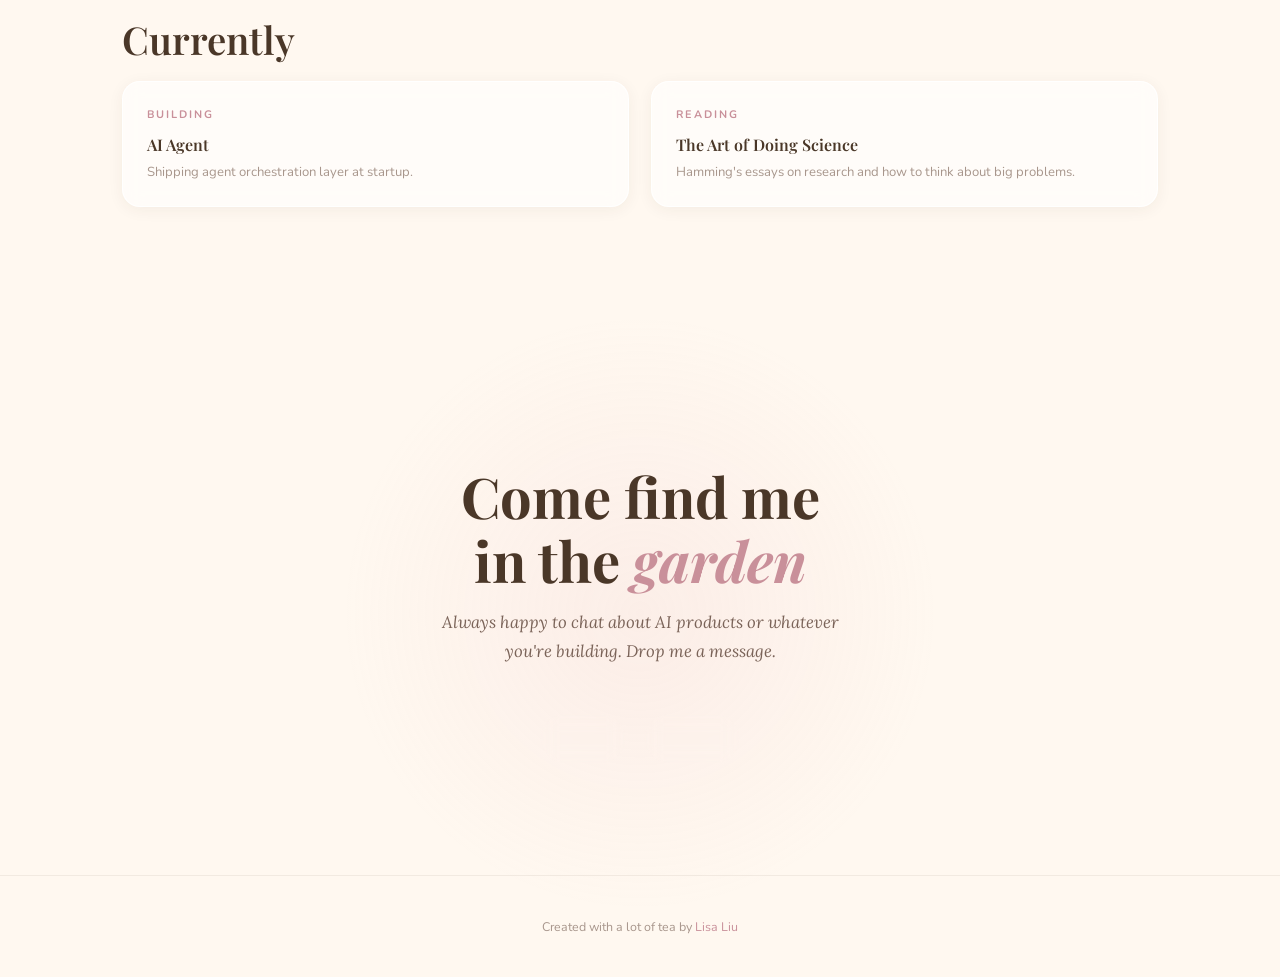
==== commit 0f8d35a9: "删除小标题" ====
--- a/index.html
+++ b/index.html
@@ -47,7 +47,6 @@
 
   <!-- ╔═══════════════ ABOUT ══════════════╗ -->
   <section id="about">
-    <div class="section-label reveal">About me</div>
     <div class="about-grid">
 
       <div class="about-portrait reveal">
@@ -77,7 +76,6 @@
 
   <!-- ╔═══════════════ SKILLS ═════════════╗ -->
   <section id="skills">
-    <div class="section-label reveal">Craft &amp; Toolkit</div>
     <h2 class="skills-heading reveal">Things I work with</h2>
     <p class="skills-subheading reveal">A little garden of skills, still growing.</p>
 
@@ -130,7 +128,6 @@
   <!-- ╔═══════════════ PROJECTS ═══════════╗ -->
   <section id="projects">
     <div class="projects-header">
-      <div class="section-label reveal">Selected work</div>
       <h2 class="projects-heading reveal">Things I've built</h2>
       <p class="projects-sub reveal">Hover a card to peek inside.</p>
     </div>
@@ -197,7 +194,6 @@
 
   <!-- ╔═══════════════ CURRENTLY ══════════╗ -->
   <section id="currently">
-    <div class="section-label reveal">Right now</div>
     <h2 class="currently-heading reveal">Currently</h2>
 
     <div class="currently-grid reveal-group">
@@ -239,7 +235,7 @@
 
   <!-- Footer -->
   <footer>
-    <p>Crafted with ♡ and a lot of tea by <a href="#hero">Lisa Liu</a> </p>
+    <p>Created with a lot of tea by <a href="#hero">Lisa Liu</a> </p>
   </footer>
 
   <script src="script.js"></script>
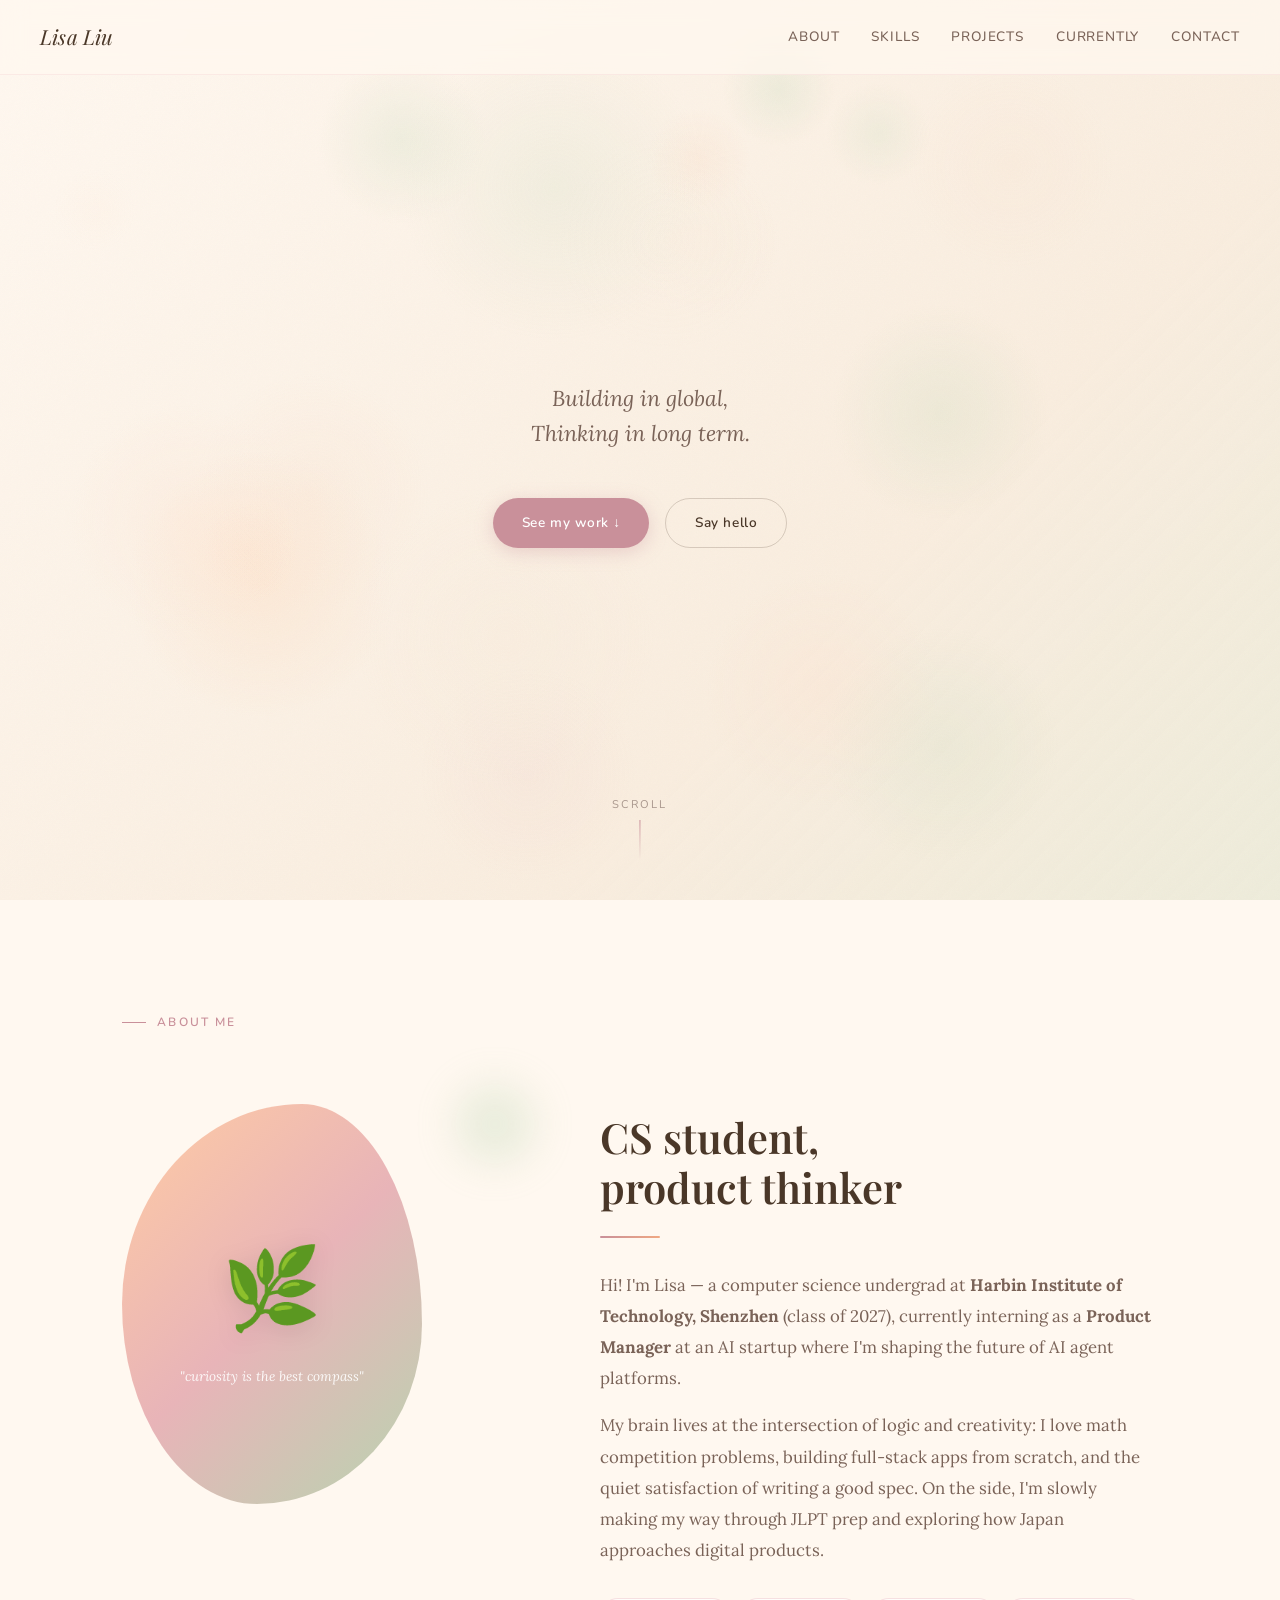
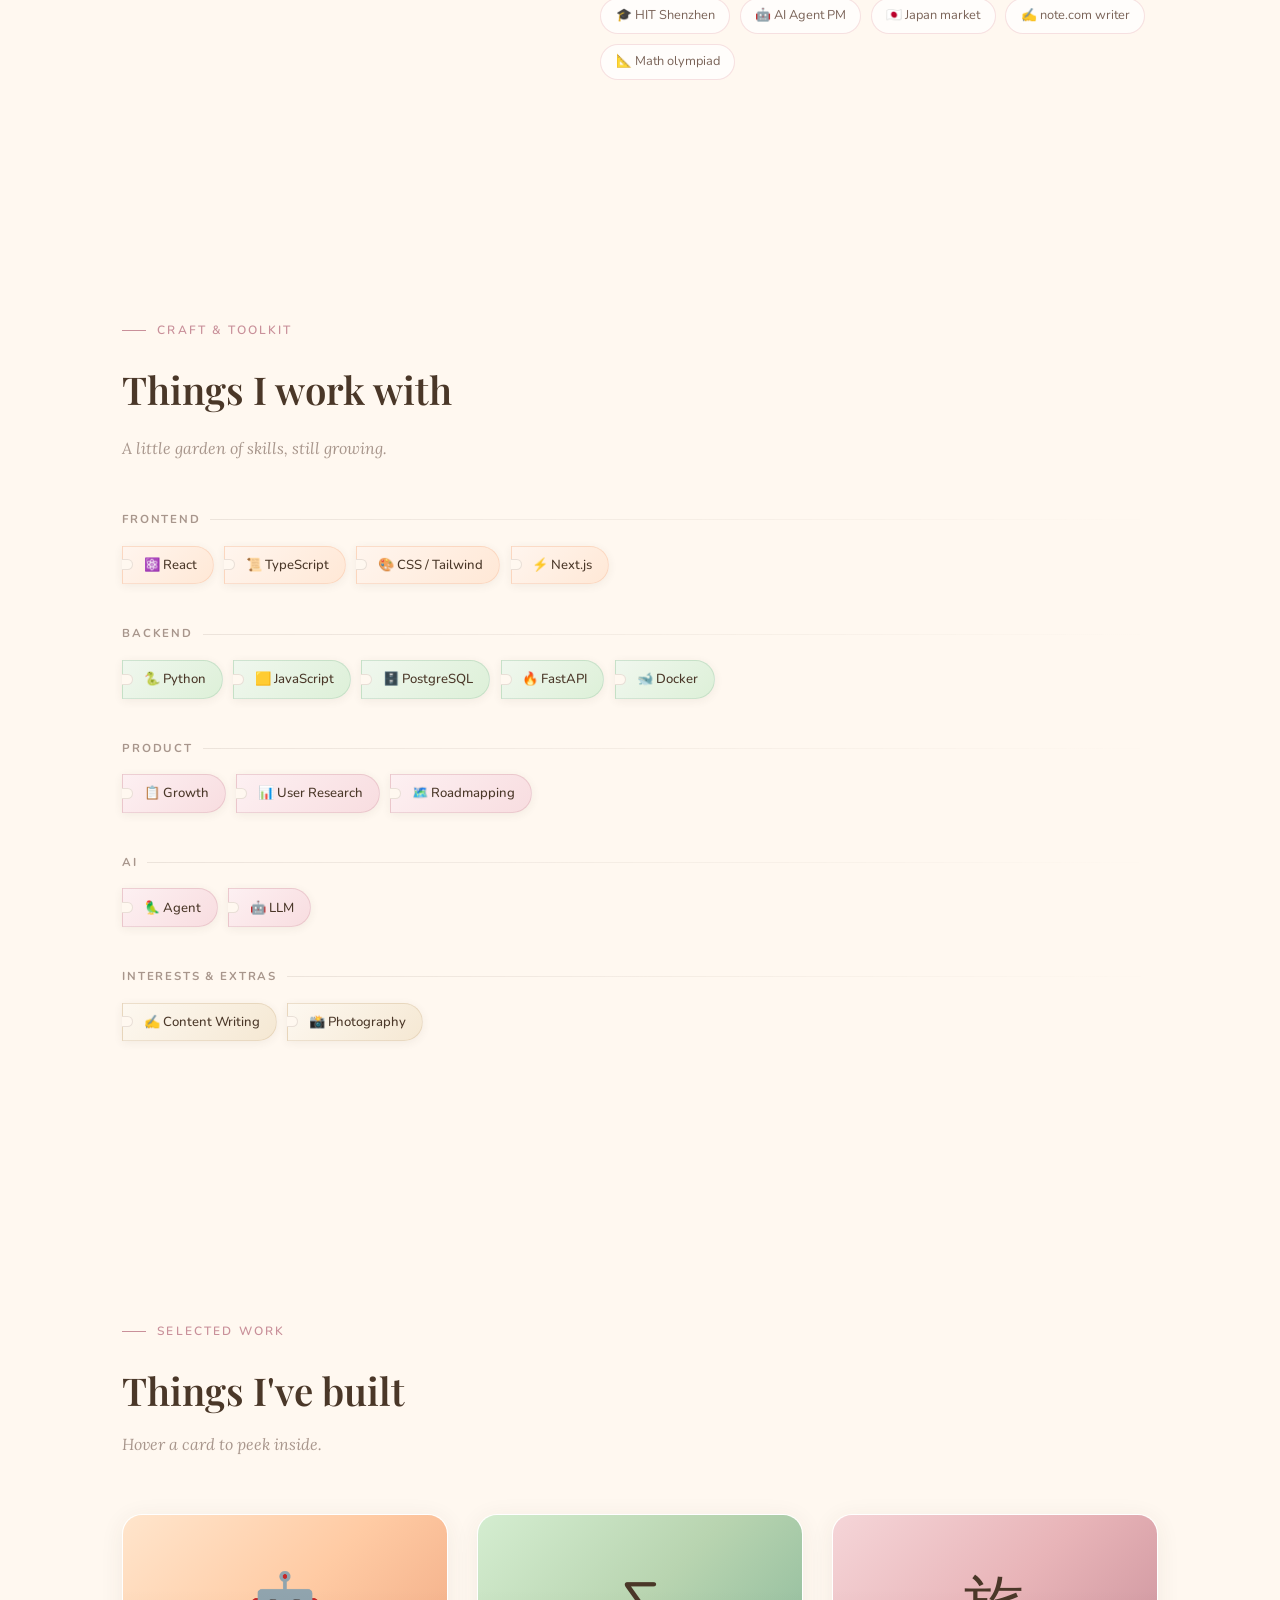
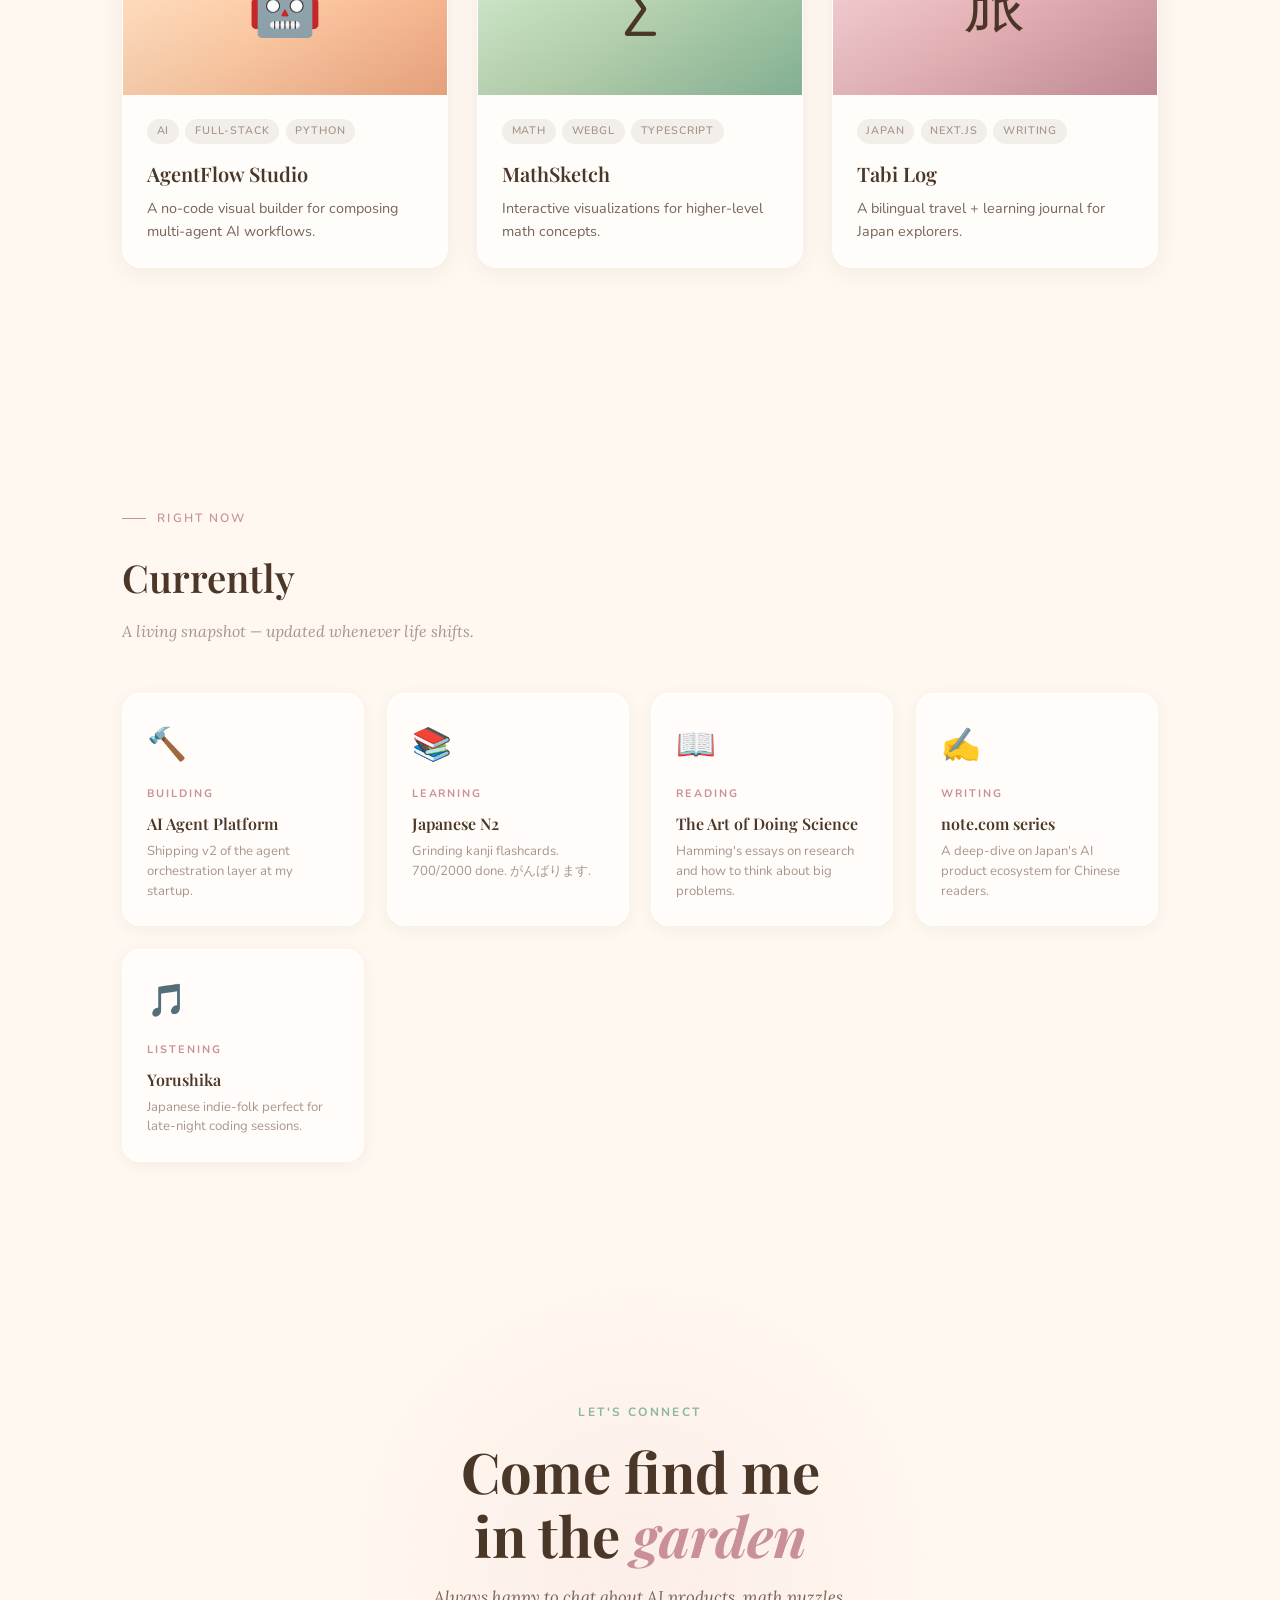
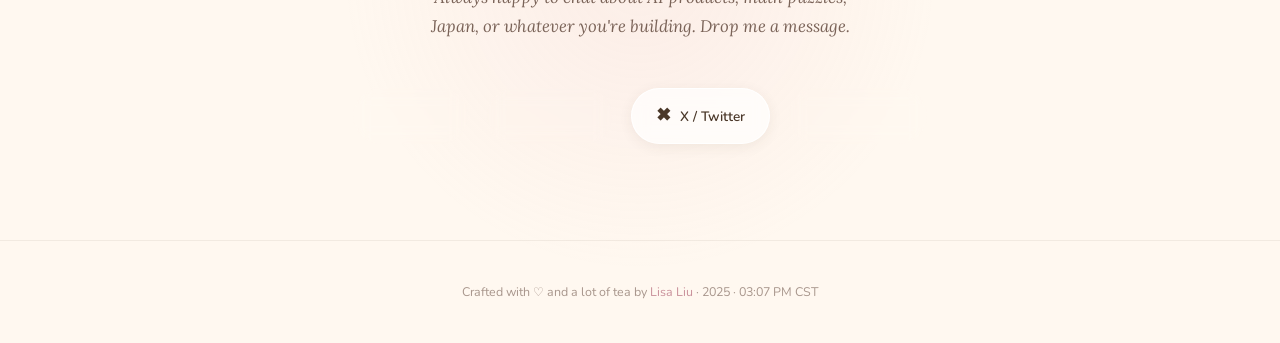
==== commit 69dbff20: "改一下skills" ====
--- a/index.html
+++ b/index.html
@@ -38,20 +38,26 @@
         Building in global,<br/>Thinking in long term.
       </p>
       <div class="hero-cta-group">
-        <a href="#projects" class="btn btn-primary">See my work</a>
+        <a href="#projects" class="btn btn-primary">See my work ↓</a>
         <a href="#contact" class="btn btn-ghost">Say hello</a>
       </div>
     </div>
 
+    <div class="scroll-hint">
+      <span>scroll</span>
+      <div class="scroll-hint-line"></div>
+    </div>
   </section>
 
   <!-- ╔═══════════════ ABOUT ══════════════╗ -->
   <section id="about">
+    <div class="section-label reveal">About me</div>
     <div class="about-grid">
 
       <div class="about-portrait reveal">
         <div class="portrait-frame">
           <div class="portrait-inner">
+            <span class="portrait-emoji">🌿</span>
             <p class="portrait-quote">"curiosity is the best compass"</p>
           </div>
         </div>
@@ -69,6 +75,13 @@
         <p class="about-bio reveal">
           My brain lives at the intersection of logic and creativity: I love math competition problems, building full-stack apps from scratch, and the quiet satisfaction of writing a good spec. On the side, I'm slowly making my way through JLPT prep and exploring how Japan approaches digital products.
         </p>
+        <div class="about-chips reveal-group">
+          <span class="about-chip">🎓 HIT Shenzhen</span>
+          <span class="about-chip">🤖 AI Agent PM</span>
+          <span class="about-chip">🇯🇵 Japan market</span>
+          <span class="about-chip">✍️ note.com writer</span>
+          <span class="about-chip">📐 Math olympiad</span>
+        </div>
       </div>
 
     </div>
@@ -76,51 +89,53 @@
 
   <!-- ╔═══════════════ SKILLS ═════════════╗ -->
   <section id="skills">
+    <div class="section-label reveal">Craft &amp; Toolkit</div>
     <h2 class="skills-heading reveal">Things I work with</h2>
     <p class="skills-subheading reveal">A little garden of skills, still growing.</p>
 
     <div class="skills-cluster reveal">
       <div class="cluster-title">Frontend</div>
-      <div class="skill-tags">
-        <span class="skill-tag">React</span>
-        <span class="skill-tag">TypeScript</span>
-        <span class="skill-tag">CSS / Tailwind</span>
-        <span class="skill-tag">Next.js</span>
-        <span class="skill-tag">Framer Motion</span>
-      </div>
-    </div>
-
-    <div class="skills-cluster reveal">
-      <div class="cluster-title">Backend &amp; Data</div>
-      <div class="skill-tags">
-        <span class="skill-tag">Python</span>
-        <span class="skill-tag">JavaScript</span>
-        <span class="skill-tag">PostgreSQL</span>
-        <span class="skill-tag">FastAPI</span>
-        <span class="skill-tag">Docker</span>
-        <span class="skill-tag">AWS</span>
-      </div>
-    </div>
-
-    <div class="skills-cluster reveal">
-      <div class="cluster-title">AI &amp; Product</div>
-      <div class="skill-tags">
-        <span class="skill-tag">LangChain</span>
-        <span class="skill-tag">LLM APIs</span>
-        <span class="skill-tag">Product Specs</span>
-        <span class="skill-tag">User Research</span>
-        <span class="skill-tag">Roadmapping</span>
-      </div>
-    </div>
-
-    <div class="skills-cluster reveal">
-      <div class="cluster-title">Interests</div>
-      <div class="skill-tags">
-        <span class="skill-tag">Japanese</span>
-        <span class="skill-tag">Competitive Math</span>
-        <span class="skill-tag">Content Writing</span>
-        <span class="skill-tag">Japan Market</span>
-        <span class="skill-tag">Photography</span>
+      <div class="skill-tags reveal-group">
+        <span class="skill-tag peach">⚛️ React</span>
+        <span class="skill-tag peach">📜 TypeScript</span>
+        <span class="skill-tag peach">🎨 CSS / Tailwind</span>
+        <span class="skill-tag peach">⚡ Next.js</span>
+      </div>
+    </div>
+
+    <div class="skills-cluster reveal">
+      <div class="cluster-title">Backend</div>
+      <div class="skill-tags reveal-group">
+        <span class="skill-tag sage">🐍 Python</span>
+        <span class="skill-tag sage">🟨 JavaScript</span>
+        <span class="skill-tag sage">🗄️ PostgreSQL</span>
+        <span class="skill-tag sage">🔥 FastAPI</span>
+        <span class="skill-tag sage">🐋 Docker</span>
+      </div>
+    </div>
+
+    <div class="skills-cluster reveal">
+      <div class="cluster-title">Product</div>
+      <div class="skill-tags reveal-group">
+        <span class="skill-tag rose">📋 Growth</span>
+        <span class="skill-tag rose">📊 User Research</span>
+        <span class="skill-tag rose">🗺️ Roadmapping</span>
+      </div>
+    </div>
+
+    <div class="skills-cluster reveal">
+      <div class="cluster-title">AI</div>
+      <div class="skill-tags reveal-group">
+        <span class="skill-tag rose">🦜 Agent</span>
+        <span class="skill-tag rose">🤖 LLM</span>
+      </div>
+    </div>
+
+    <div class="skills-cluster reveal">
+      <div class="cluster-title">Interests &amp; Extras</div>
+      <div class="skill-tags reveal-group">
+        <span class="skill-tag sand">✍️ Content Writing</span>
+        <span class="skill-tag sand">📸 Photography</span>
       </div>
     </div>
   </section>
@@ -128,114 +143,168 @@
   <!-- ╔═══════════════ PROJECTS ═══════════╗ -->
   <section id="projects">
     <div class="projects-header">
+      <div class="section-label reveal">Selected work</div>
       <h2 class="projects-heading reveal">Things I've built</h2>
       <p class="projects-sub reveal">Hover a card to peek inside.</p>
     </div>
 
     <div class="projects-grid reveal-group">
 
-      <!-- Project 1 — Landy -->
+      <!-- Project 1 -->
       <div class="project-card">
-        <div class="project-cover cover-iframe">
-          <iframe
-            class="iframe-thumb"
-            src="https://cunning-anchovy-6015.edgespark.app/"
-            scrolling="no"
-            tabindex="-1"
-            aria-hidden="true"
-            loading="lazy"
-          ></iframe>
-        </div>
+        <div class="project-cover cover-peach">🤖</div>
         <div class="project-body">
-          <div class="project-title">Landy</div>
-          <p class="project-short">A conversational AI agent that helps you land your job.</p>
+          <div class="project-tags-row">
+            <span class="project-pill">AI</span>
+            <span class="project-pill">Full-stack</span>
+            <span class="project-pill">Python</span>
+          </div>
+          <div class="project-title">AgentFlow Studio</div>
+          <p class="project-short">A no-code visual builder for composing multi-agent AI workflows.</p>
         </div>
         <div class="project-reveal">
-          <div class="reveal-title">Landy</div>
+          <div class="reveal-title">AgentFlow Studio</div>
           <p class="reveal-desc">
-            An AI-powered job search assistant that helps you craft tailored applications, prep for interviews, and navigate the job market with confidence.
+            A drag-and-drop canvas where non-technical users can wire together LLM agents, tools, and data sources. Built the frontend in React with a custom node graph engine, and a FastAPI backend with async agent execution. Reduced workflow setup time by 60% in user testing.
           </p>
           <div class="reveal-links">
-            <a href="https://cunning-anchovy-6015.edgespark.app/" target="_blank" rel="noopener" class="reveal-link">Try it</a>
-          </div>
-        </div>
-      </div>
-
-      <!-- Project 2 — mayz.love -->
+            <a href="#" class="reveal-link">GitHub →</a>
+            <a href="#" class="reveal-link">Demo →</a>
+          </div>
+        </div>
+      </div>
+
+      <!-- Project 2 -->
       <div class="project-card">
-        <div class="project-cover cover-iframe">
-          <iframe
-            class="iframe-thumb"
-            src="https://mayz.love"
-            scrolling="no"
-            tabindex="-1"
-            aria-hidden="true"
-            loading="lazy"
-          ></iframe>
-        </div>
+        <div class="project-cover cover-sage">∑</div>
         <div class="project-body">
-          <div class="project-title">mayz.love</div>
-          <p class="project-short">A digital greeting card shop — send something beautiful.</p>
+          <div class="project-tags-row">
+            <span class="project-pill">Math</span>
+            <span class="project-pill">WebGL</span>
+            <span class="project-pill">TypeScript</span>
+          </div>
+          <div class="project-title">MathSketch</div>
+          <p class="project-short">Interactive visualizations for higher-level math concepts.</p>
         </div>
         <div class="project-reveal">
-          <div class="reveal-title">mayz.love</div>
+          <div class="reveal-title">MathSketch</div>
           <p class="reveal-desc">
-            An online store for electronic greeting cards, crafted for moments that deserve more than a text message.
+            A web playground for exploring topology, linear algebra, and combinatorics through live interactive sketches. Each visualization is hand-coded in WebGL/Canvas with real-time parameter controls. Born from a love of math olympiads and a frustration with static textbook diagrams.
           </p>
           <div class="reveal-links">
-            <a href="https://mayz.love" target="_blank" rel="noopener" class="reveal-link">Visit →</a>
-          </div>
-        </div>
-      </div>
-
+            <a href="#" class="reveal-link">GitHub →</a>
+            <a href="#" class="reveal-link">Explore →</a>
+          </div>
+        </div>
+      </div>
+
+      <!-- Project 3 -->
+      <div class="project-card">
+        <div class="project-cover cover-rose">旅</div>
+        <div class="project-body">
+          <div class="project-tags-row">
+            <span class="project-pill">Japan</span>
+            <span class="project-pill">Next.js</span>
+            <span class="project-pill">Writing</span>
+          </div>
+          <div class="project-title">Tabi Log</div>
+          <p class="project-short">A bilingual travel + learning journal for Japan explorers.</p>
+        </div>
+        <div class="project-reveal">
+          <div class="reveal-title">Tabi Log</div>
+          <p class="reveal-desc">
+            Part language-learning tool, part travel diary. Supports bilingual entries (Chinese/Japanese), JLPT vocabulary tagging, and maps your journeys. I built this to document my own Japan market research trips and share the stories on note.com. Uses Next.js + Supabase.
+          </p>
+          <div class="reveal-links">
+            <a href="#" class="reveal-link">GitHub →</a>
+            <a href="#" class="reveal-link">Read on note →</a>
+          </div>
+        </div>
+      </div>
 
     </div>
   </section>
 
   <!-- ╔═══════════════ CURRENTLY ══════════╗ -->
   <section id="currently">
+    <div class="section-label reveal">Right now</div>
     <h2 class="currently-heading reveal">Currently</h2>
+    <p class="currently-sub reveal">A living snapshot — updated whenever life shifts.</p>
 
     <div class="currently-grid reveal-group">
 
       <div class="currently-card">
+        <span class="currently-icon">🔨</span>
         <div class="currently-verb">Building</div>
-        <div class="currently-item">AI Agent</div>
-        <div class="currently-detail">Shipping agent orchestration layer at startup.</div>
-      </div>
-
-      <div class="currently-card">
+        <div class="currently-item">AI Agent Platform</div>
+        <div class="currently-detail">Shipping v2 of the agent orchestration layer at my startup.</div>
+      </div>
+
+      <div class="currently-card">
+        <span class="currently-icon">📚</span>
+        <div class="currently-verb">Learning</div>
+        <div class="currently-item">Japanese N2</div>
+        <div class="currently-detail">Grinding kanji flashcards. 700/2000 done. がんばります.</div>
+      </div>
+
+      <div class="currently-card">
+        <span class="currently-icon">📖</span>
         <div class="currently-verb">Reading</div>
         <div class="currently-item">The Art of Doing Science</div>
         <div class="currently-detail">Hamming's essays on research and how to think about big problems.</div>
       </div>
 
+      <div class="currently-card">
+        <span class="currently-icon">✍️</span>
+        <div class="currently-verb">Writing</div>
+        <div class="currently-item">note.com series</div>
+        <div class="currently-detail">A deep-dive on Japan's AI product ecosystem for Chinese readers.</div>
+      </div>
+
+      <div class="currently-card">
+        <span class="currently-icon">🎵</span>
+        <div class="currently-verb">Listening</div>
+        <div class="currently-item">Yorushika</div>
+        <div class="currently-detail">Japanese indie-folk perfect for late-night coding sessions.</div>
+      </div>
+
     </div>
   </section>
 
   <!-- ╔═══════════════ CONTACT ════════════╗ -->
   <section id="contact">
     <div class="contact-bg-blob"></div>
+    <p class="contact-eyebrow reveal">Let's connect</p>
     <h2 class="contact-heading reveal">
       Come find me<br/>in the <em>garden</em>
     </h2>
     <p class="contact-sub reveal">
-      Always happy to chat about AI products or whatever you're building. Drop me a message.
+      Always happy to chat about AI products, math puzzles, Japan, or whatever you're building. Drop me a message.
     </p>
 
     <div class="social-links reveal-group">
       <a href="mailto:lisa@example.com" class="social-link">
+        <span class="social-icon">✉️</span>
         Email
       </a>
       <a href="https://github.com/" target="_blank" rel="noopener" class="social-link">
+        <span class="social-icon">🐙</span>
         GitHub
       </a>
+      <a href="https://x.com/" target="_blank" rel="noopener" class="social-link">
+        <span class="social-icon">✖</span>
+        X / Twitter
+      </a>
+      <a href="https://note.com/" target="_blank" rel="noopener" class="social-link">
+        <span class="social-icon">📝</span>
+        note.com
+      </a>
     </div>
   </section>
 
   <!-- Footer -->
   <footer>
-    <p>Created with a lot of tea by <a href="#hero">Lisa Liu</a> </p>
+    <p>Crafted with ♡ and a lot of tea by <a href="#hero">Lisa Liu</a> · 2025</p>
   </footer>
 
   <script src="script.js"></script>
--- a/style.css
+++ b/style.css
@@ -31,7 +31,6 @@
   line-height: 1.7;
 }
 
-
 /* ── Animated Gradient Background ─────────────────── */
 #gradient-bg {
   position: fixed;
@@ -298,7 +297,7 @@
   letter-spacing: 0.04em;
   text-decoration: none;
   transition: transform 0.3s var(--ease-spring), box-shadow 0.3s;
-
+  cursor: pointer;
 }
 
 .btn-primary {
@@ -494,45 +493,87 @@
 }
 
 .skills-cluster {
-  display: grid;
-  grid-template-columns: 120px 1fr;
-  align-items: baseline;
-  gap: 0 2.5rem;
-  padding: 1.4rem 0;
-  border-bottom: 1px solid rgba(74,55,40,0.07);
-}
-
-.skills-cluster:first-of-type {
-  border-top: 1px solid rgba(74,55,40,0.07);
+  margin-bottom: 2.5rem;
 }
 
 .cluster-title {
-  font-size: 0.65rem;
-  font-weight: 600;
-  letter-spacing: 0.14em;
+  font-size: 0.72rem;
+  font-weight: 700;
+  letter-spacing: 0.16em;
   text-transform: uppercase;
   color: var(--text-muted);
-  padding-top: 0.1rem;
+  margin-bottom: 1rem;
+  display: flex;
+  align-items: center;
+  gap: 0.6rem;
+}
+
+.cluster-title::after {
+  content: '';
+  flex: 1;
+  height: 1px;
+  background: linear-gradient(to right, rgba(74,55,40,0.1), transparent);
 }
 
 .skill-tags {
   display: flex;
   flex-wrap: wrap;
-  align-items: center;
-}
-
+  gap: 0.65rem;
+}
+
+/* Leaf/plant-tag shape */
 .skill-tag {
-  font-size: 0.88rem;
-  font-weight: 400;
+  position: relative;
+  display: inline-flex;
+  align-items: center;
+  gap: 0.4rem;
+  padding: 0.45rem 1rem 0.45rem 1.3rem;
+  font-size: 0.82rem;
+  font-weight: 500;
   color: var(--text);
-}
-
-.skill-tag + .skill-tag::before {
-  content: '·';
-  margin: 0 0.55rem;
-  color: var(--text-muted);
-  font-weight: 300;
-}
+  text-decoration: none;
+  border-radius: 0 50px 50px 0;
+  cursor: pointer;
+  transition:
+    transform 0.3s var(--ease-spring),
+    box-shadow 0.3s,
+    filter 0.3s;
+  background: white;
+  box-shadow: 0 2px 10px rgba(74,55,40,0.07);
+}
+
+/* The tag-hole circle on the left */
+.skill-tag::before {
+  content: '';
+  position: absolute;
+  left: -1px;
+  width: 11px; height: 11px;
+  border-radius: 0 50% 50% 0;
+  background: var(--cream);
+  border-right: 1px solid rgba(74,55,40,0.12);
+  border-top: 1px solid rgba(74,55,40,0.12);
+  border-bottom: 1px solid rgba(74,55,40,0.12);
+  z-index: 1;
+}
+
+.skill-tag:hover {
+  transform: scale(1.1) rotate(-1deg);
+  box-shadow: 0 6px 20px rgba(74,55,40,0.14);
+  filter: brightness(1.03);
+}
+
+/* Color variants */
+.skill-tag.peach   { background: linear-gradient(135deg, #fff5ee, #ffe8d6); border: 1px solid rgba(240,168,130,0.3); }
+.skill-tag.sage    { background: linear-gradient(135deg, #f0f7ee, #ddf0d8); border: 1px solid rgba(138,184,154,0.3); }
+.skill-tag.rose    { background: linear-gradient(135deg, #fdf0f2, #f8dde0); border: 1px solid rgba(201,144,154,0.3); }
+.skill-tag.sand    { background: linear-gradient(135deg, #fdf8f0, #f5e8d3); border: 1px solid rgba(200,170,130,0.3); }
+.skill-tag.lavender{ background: linear-gradient(135deg, #f5f0fd, #e8ddfc); border: 1px solid rgba(160,130,200,0.3); }
+
+.skill-tag.peach:hover    { box-shadow: 0 6px 20px rgba(240,168,130,0.3); }
+.skill-tag.sage:hover     { box-shadow: 0 6px 20px rgba(138,184,154,0.3); }
+.skill-tag.rose:hover     { box-shadow: 0 6px 20px rgba(201,144,154,0.3); }
+.skill-tag.sand:hover     { box-shadow: 0 6px 20px rgba(200,170,130,0.3); }
+.skill-tag.lavender:hover { box-shadow: 0 6px 20px rgba(160,130,200,0.3); }
 
 /* ── PROJECTS ──────────────────────────────────────── */
 #projects {
@@ -559,8 +600,7 @@
 
 .projects-grid {
   display: grid;
-  grid-template-columns: repeat(auto-fill, minmax(300px, 480px));
-  justify-content: center;
+  grid-template-columns: repeat(auto-fit, minmax(300px, 1fr));
   gap: 1.8rem;
 }
 
@@ -575,7 +615,7 @@
   transition:
     transform 0.4s var(--ease-spring),
     box-shadow 0.4s;
-
+  cursor: pointer;
 }
 
 .project-card:hover {
@@ -613,25 +653,6 @@
 .cover-peach    { background: linear-gradient(135deg, #FFE5CC, #FFCBA4, #F0A882); }
 .cover-sage     { background: linear-gradient(135deg, #D4EDD0, #B8D4B0, #8AB89A); }
 .cover-rose     { background: linear-gradient(135deg, #F5D5D8, #E8B4B8, #C9909A); }
-
-.cover-iframe {
-  height: auto;
-  aspect-ratio: 2 / 1;
-  overflow: hidden;
-  background: #f5ede8;
-}
-
-.iframe-thumb {
-  position: absolute;
-  top: 0;
-  left: 0;
-  width: 1200px;
-  height: 600px;
-  transform: scale(0.4);
-  transform-origin: top left;
-  pointer-events: none;
-  border: none;
-}
 
 .project-body {
   padding: 1.5rem;
@@ -752,7 +773,7 @@
   padding: 1.5rem;
   box-shadow: 0 3px 16px rgba(74,55,40,0.06);
   transition: transform 0.35s var(--ease-spring), box-shadow 0.35s;
-
+  cursor: pointer;
 }
 
 .currently-card:hover {
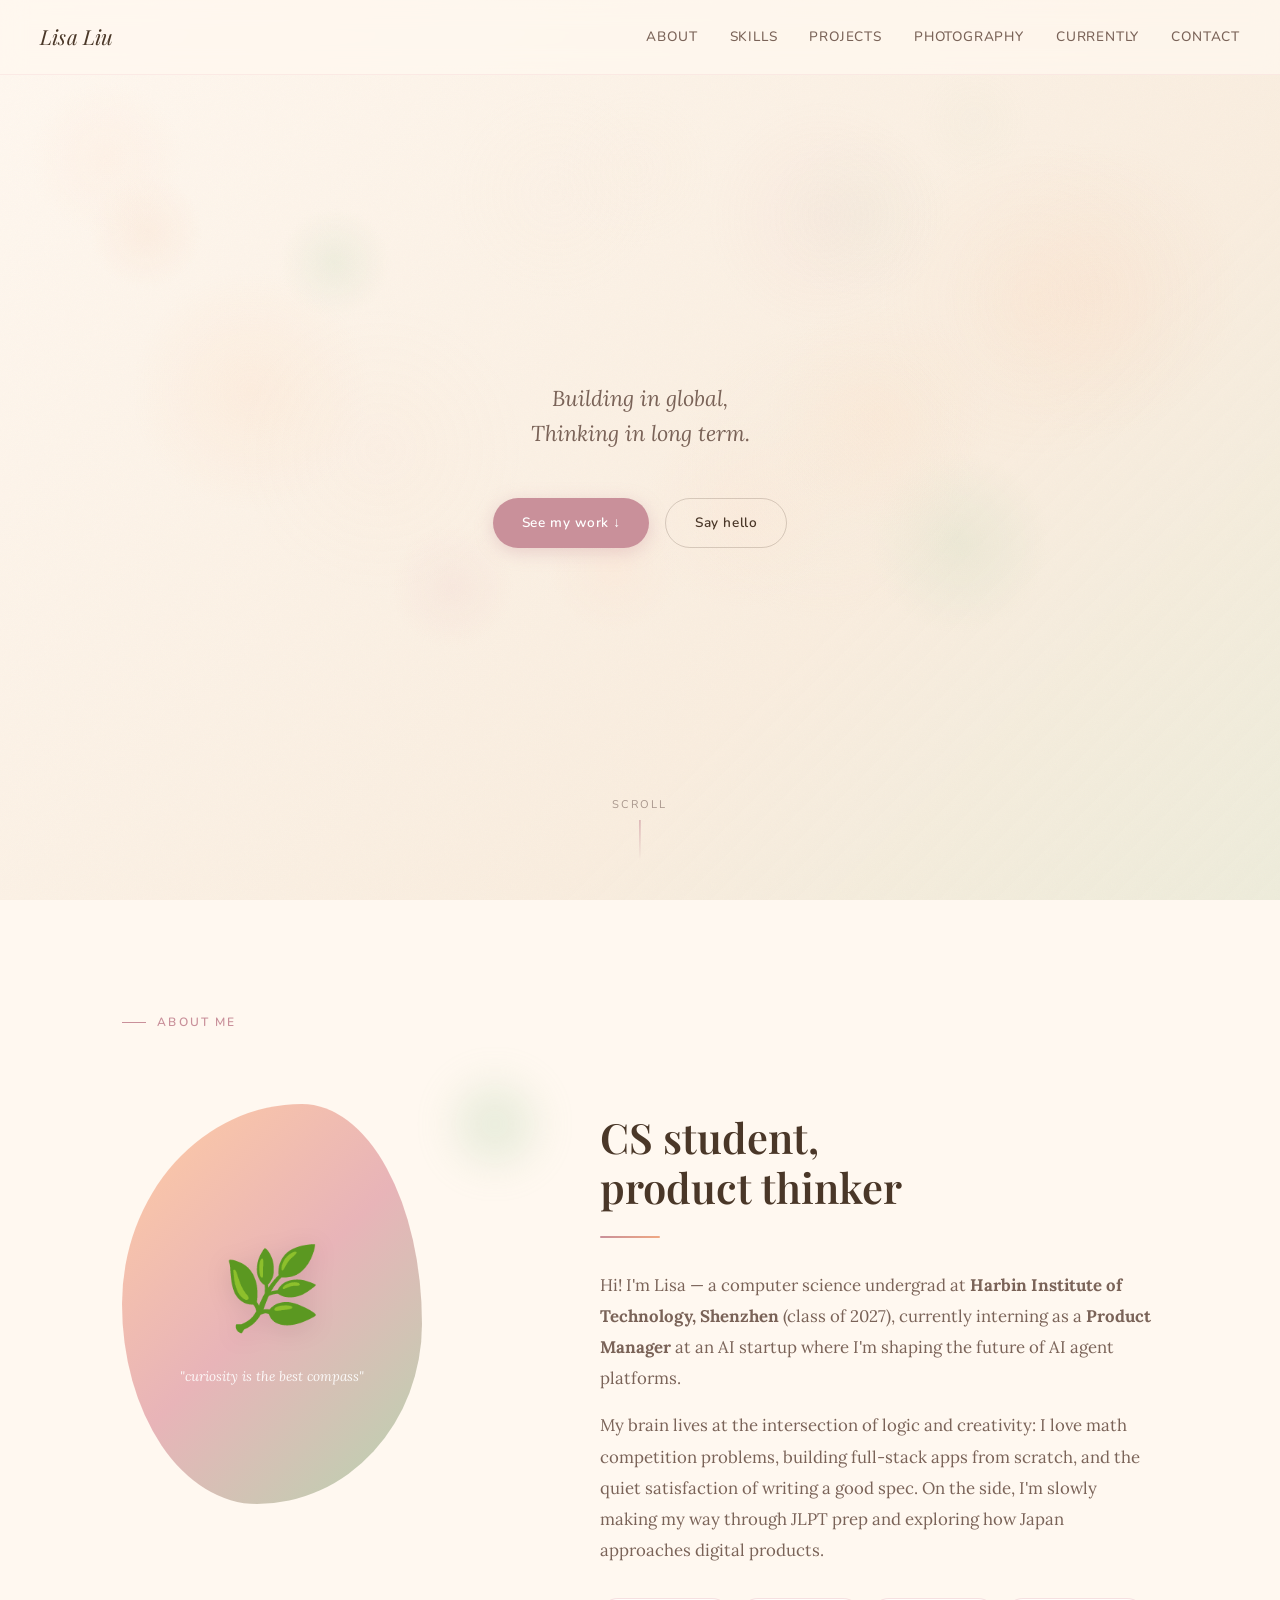
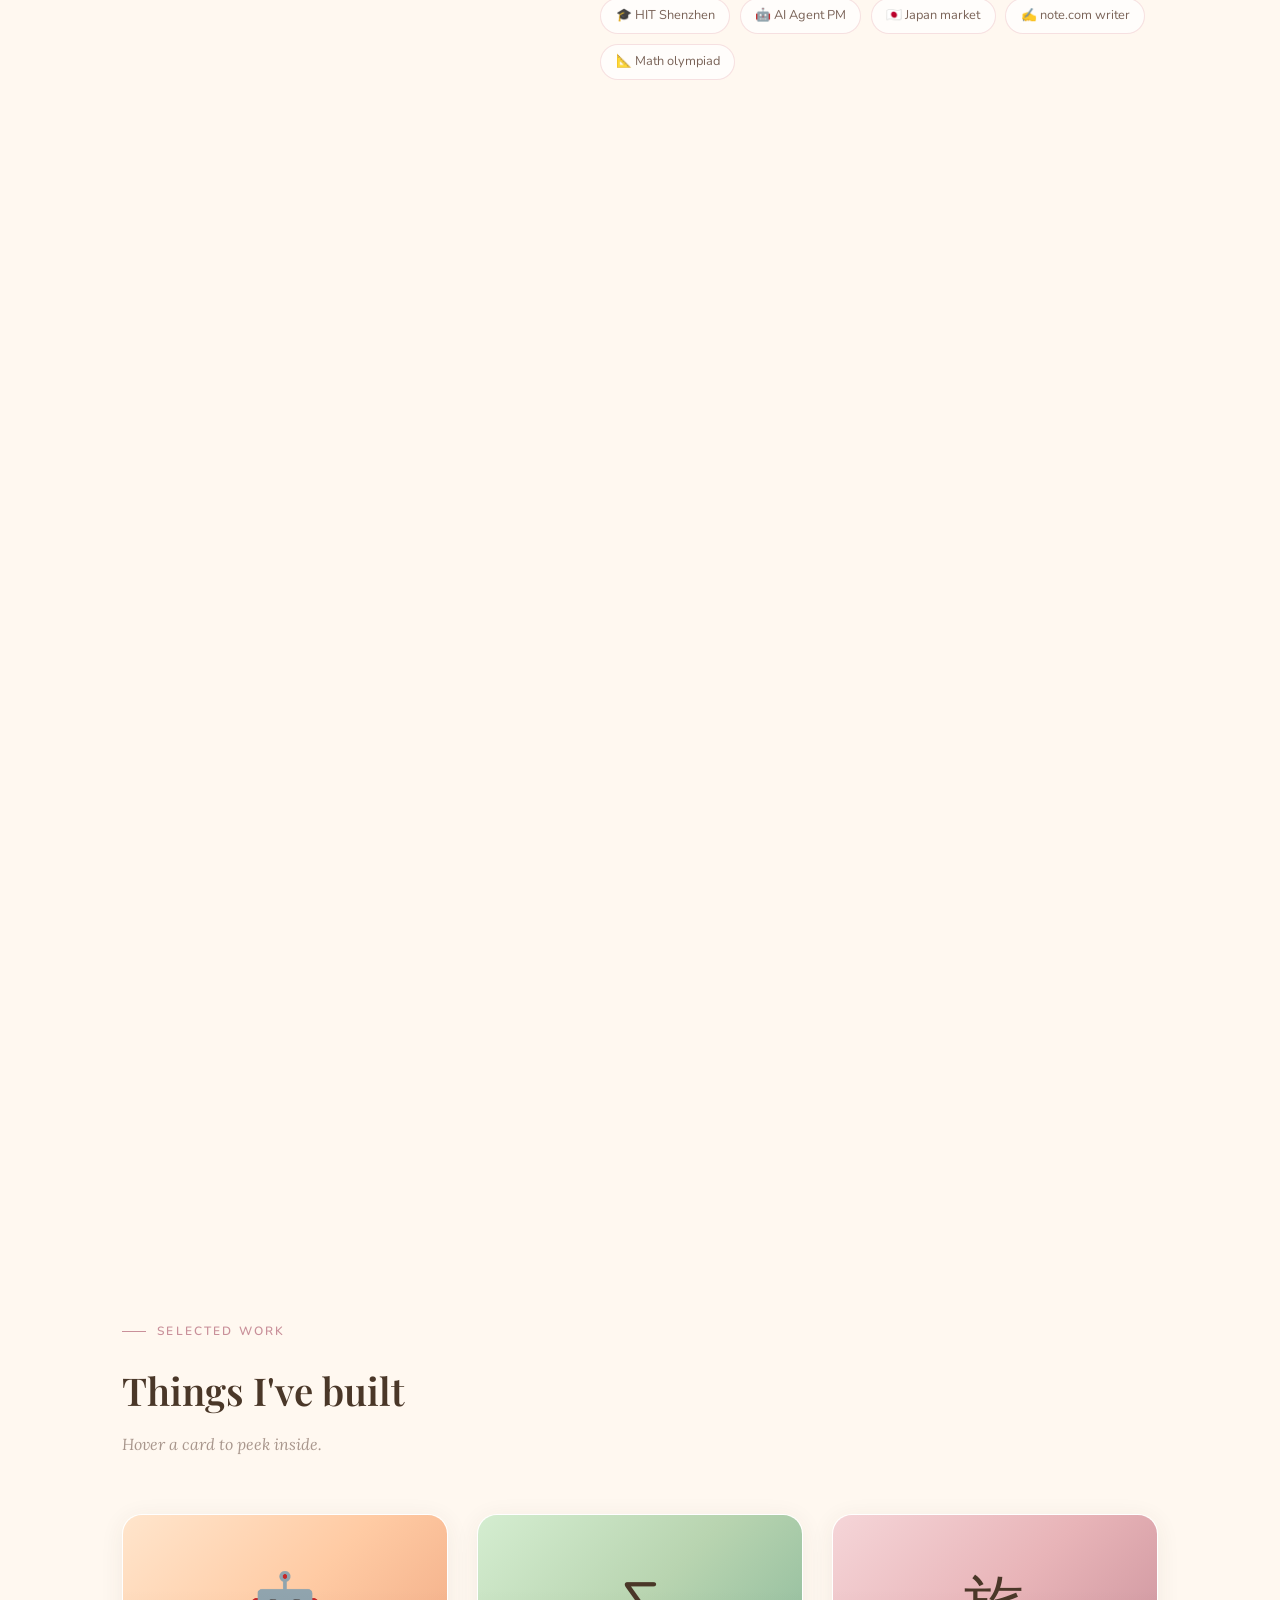
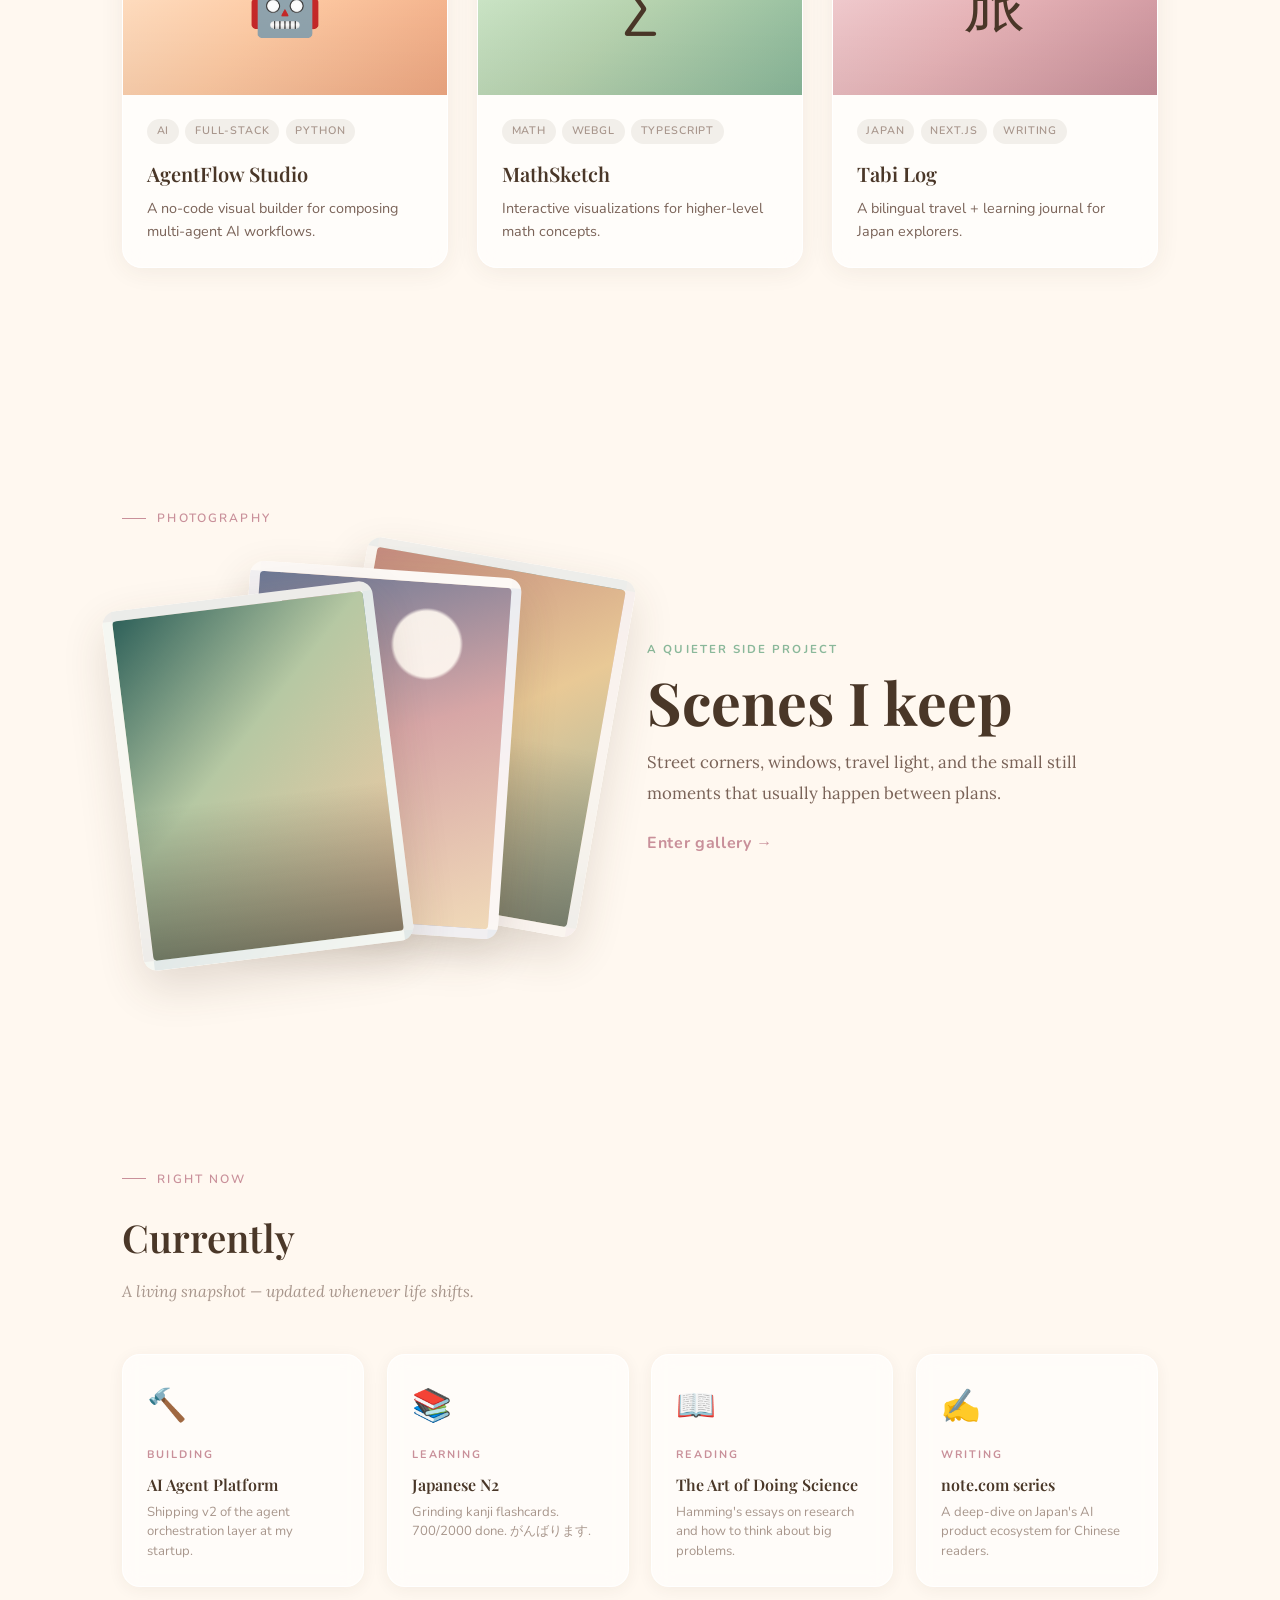
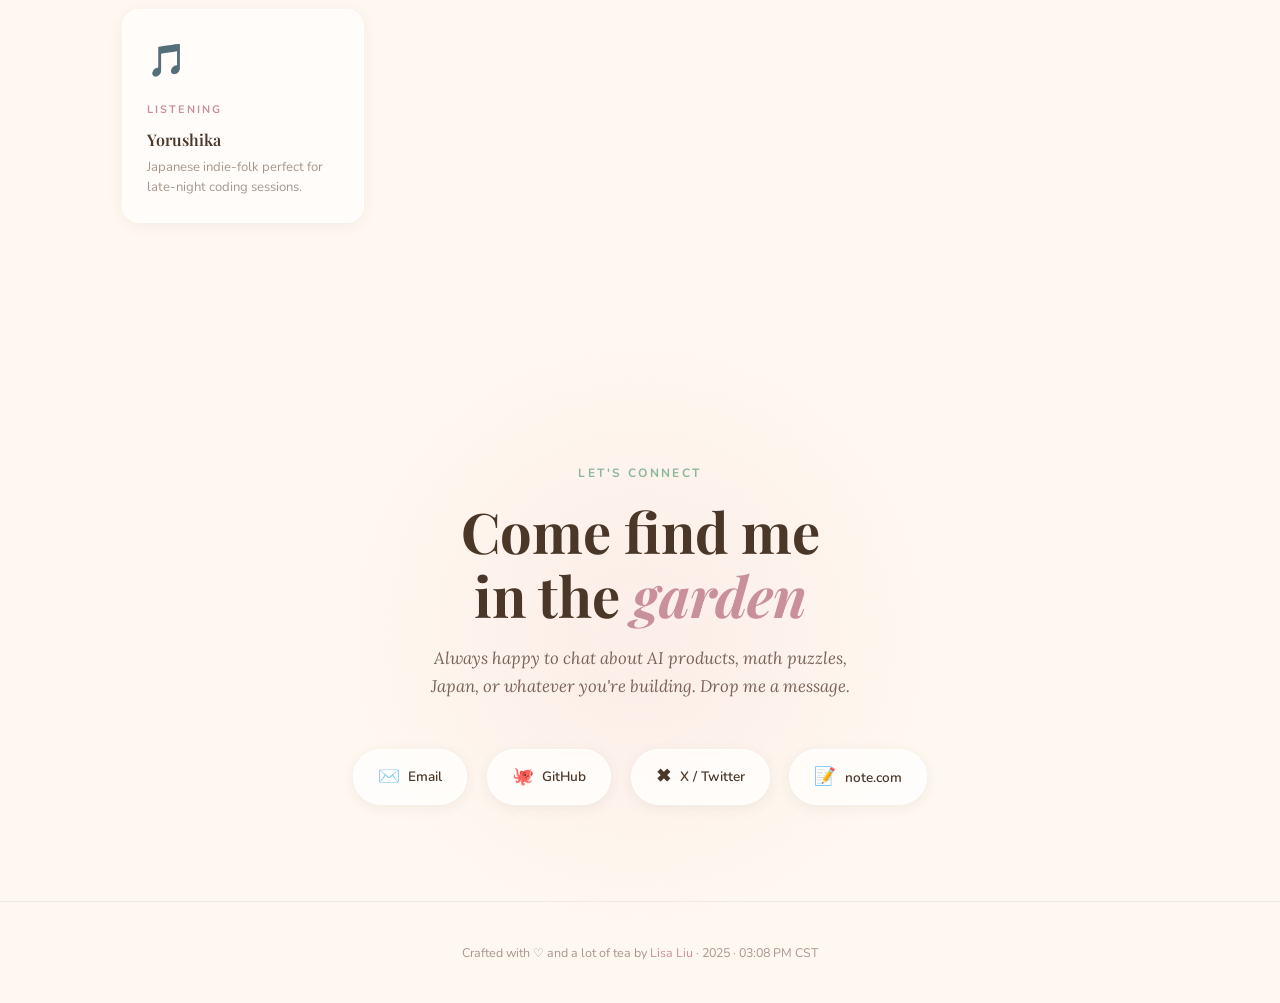
==== commit f5ce11d0: "添加摄影作品" ====
--- a/index.html
+++ b/index.html
@@ -24,8 +24,9 @@
       <li style="--i:1"><a href="#about">About</a></li>
       <li style="--i:2"><a href="#skills">Skills</a></li>
       <li style="--i:3"><a href="#projects">Projects</a></li>
-      <li style="--i:4"><a href="#currently">Currently</a></li>
-      <li style="--i:5"><a href="#contact">Contact</a></li>
+      <li style="--i:4"><a href="#photography-entry">Photography</a></li>
+      <li style="--i:5"><a href="#currently">Currently</a></li>
+      <li style="--i:6"><a href="#contact">Contact</a></li>
     </ul>
   </nav>
 
@@ -225,6 +226,27 @@
     </div>
   </section>
 
+  <!-- ╔═══════════════ PHOTOGRAPHY ENTRY ═══════════╗ -->
+  <section id="photography-entry">
+    <div class="section-label reveal">Photography</div>
+    <a class="photography-door reveal" href="photograghy/" aria-label="Open photography gallery">
+      <div class="photo-door-preview" aria-hidden="true">
+        <span class="photo-strip strip-one"></span>
+        <span class="photo-strip strip-two"></span>
+        <span class="photo-strip strip-three"></span>
+      </div>
+      <div class="photo-door-copy">
+        <p class="photo-door-kicker">A quieter side project</p>
+        <h2>Scenes I keep</h2>
+        <p>
+          Street corners, windows, travel light, and the small still moments
+          that usually happen between plans.
+        </p>
+        <span class="photo-door-link">Enter gallery →</span>
+      </div>
+    </a>
+  </section>
+
   <!-- ╔═══════════════ CURRENTLY ══════════╗ -->
   <section id="currently">
     <div class="section-label reveal">Right now</div>
--- a/style.css
+++ b/style.css
@@ -739,6 +739,284 @@
 
 .reveal-link:hover { gap: 0.55rem; }
 
+/* ── PHOTOGRAPHY ENTRY ────────────────────────────── */
+#photography-entry {
+  min-height: auto;
+  padding-bottom: 8rem;
+}
+
+.photography-door {
+  display: grid;
+  grid-template-columns: minmax(280px, 0.95fr) minmax(280px, 1fr);
+  gap: 2.5rem;
+  align-items: center;
+  margin-top: 1.5rem;
+  color: var(--text);
+  text-decoration: none;
+}
+
+.photo-door-preview {
+  position: relative;
+  min-height: 360px;
+}
+
+.photo-strip {
+  position: absolute;
+  display: block;
+  width: 56%;
+  min-width: 180px;
+  aspect-ratio: 3/4;
+  border: 10px solid rgba(255,255,255,0.86);
+  border-radius: 14px;
+  box-shadow: 0 18px 45px rgba(74,55,40,0.16);
+  transition: transform 0.45s var(--ease-spring), box-shadow 0.35s;
+}
+
+.strip-one {
+  left: 0;
+  top: 26px;
+  z-index: 3;
+  background:
+    linear-gradient(to top, rgba(35,50,42,0.55), transparent 44%),
+    linear-gradient(135deg, #2f615a 0%, #b6c8a3 42%, #f7c9a4 100%);
+  transform: rotate(-7deg);
+}
+
+.strip-two {
+  left: 24%;
+  top: 0;
+  z-index: 2;
+  background:
+    radial-gradient(circle at 68% 18%, rgba(255,248,240,0.92) 0 10%, transparent 11%),
+    linear-gradient(160deg, #6c7894 0%, #d7a6a6 47%, #f0d9b8 100%);
+  transform: rotate(4deg);
+}
+
+.strip-three {
+  right: 0;
+  bottom: 10px;
+  z-index: 1;
+  background:
+    linear-gradient(to top, rgba(74,55,40,0.45), transparent 52%),
+    linear-gradient(145deg, #c48b7e 0%, #e9c996 48%, #9ab5a2 100%);
+  transform: rotate(10deg);
+}
+
+.photography-door:hover .strip-one {
+  transform: translate(-8px, -8px) rotate(-10deg);
+}
+
+.photography-door:hover .strip-two {
+  transform: translateY(-14px) rotate(2deg);
+}
+
+.photography-door:hover .strip-three {
+  transform: translate(10px, 6px) rotate(13deg);
+}
+
+.photography-door:hover .photo-strip {
+  box-shadow: 0 26px 60px rgba(74,55,40,0.2);
+}
+
+.photo-door-copy {
+  max-width: 480px;
+}
+
+.photo-door-kicker {
+  font-size: 0.72rem;
+  font-weight: 700;
+  letter-spacing: 0.18em;
+  text-transform: uppercase;
+  color: var(--deep-sage);
+  margin-bottom: 0.8rem;
+}
+
+.photo-door-copy h2 {
+  font-family: var(--font-display);
+  font-size: clamp(2rem, 4.8vw, 3.7rem);
+  font-weight: 700;
+  line-height: 1;
+  margin-bottom: 1rem;
+}
+
+.photo-door-copy p:not(.photo-door-kicker) {
+  font-family: var(--font-serif);
+  color: var(--text-light);
+  font-size: 1.05rem;
+  line-height: 1.8;
+  margin-bottom: 1.4rem;
+}
+
+.photo-door-link {
+  display: inline-flex;
+  color: var(--deep-rose);
+  font-weight: 700;
+  letter-spacing: 0.04em;
+  transition: transform 0.3s var(--ease-spring);
+}
+
+.photography-door:hover .photo-door-link {
+  transform: translateX(8px);
+}
+
+/* ── PHOTOGRAPHY PAGE ─────────────────────────────── */
+.photo-page #water-canvas {
+  opacity: 0.8;
+}
+
+.photo-page-hero {
+  min-height: 72vh;
+  padding-top: 10rem;
+  padding-bottom: 5rem;
+}
+
+.photo-page-heading {
+  font-family: var(--font-display);
+  font-size: clamp(3rem, 9vw, 7rem);
+  font-weight: 700;
+  line-height: 0.95;
+  max-width: 760px;
+}
+
+.photo-page-heading em {
+  color: var(--deep-rose);
+  font-style: italic;
+}
+
+.photo-page-sub {
+  font-family: var(--font-serif);
+  color: var(--text-light);
+  font-size: clamp(1rem, 2vw, 1.25rem);
+  line-height: 1.8;
+  max-width: 560px;
+  margin-top: 1.5rem;
+}
+
+.photo-page-meta {
+  display: flex;
+  flex-wrap: wrap;
+  gap: 0.65rem;
+  margin-top: 2.2rem;
+}
+
+.photo-meta-pill {
+  padding: 0.42rem 0.9rem;
+  border-radius: 999px;
+  background: rgba(255,255,255,0.7);
+  border: 1px solid rgba(232,180,184,0.35);
+  color: var(--text-light);
+  font-size: 0.8rem;
+  font-weight: 600;
+}
+
+.gallery-section {
+  min-height: auto;
+  padding-top: 2rem;
+  padding-bottom: 8rem;
+}
+
+.gallery-intro {
+  display: flex;
+  align-items: end;
+  justify-content: space-between;
+  gap: 2rem;
+  margin-bottom: 2.5rem;
+}
+
+.gallery-heading {
+  font-family: var(--font-display);
+  font-size: clamp(1.9rem, 4vw, 3rem);
+  font-weight: 600;
+}
+
+.gallery-note {
+  max-width: 330px;
+  font-family: var(--font-serif);
+  font-style: italic;
+  color: var(--text-muted);
+}
+
+.gallery-grid {
+  columns: 3 260px;
+  column-gap: 1.2rem;
+}
+
+.gallery-item {
+  display: inline-block;
+  width: 100%;
+  margin: 0 0 1.2rem;
+  break-inside: avoid;
+}
+
+.gallery-image {
+  width: 100%;
+  min-height: 260px;
+  border: 9px solid rgba(255,255,255,0.86);
+  border-radius: 14px;
+  box-shadow: 0 12px 32px rgba(74,55,40,0.11);
+  overflow: hidden;
+  transition: transform 0.35s var(--ease-spring), box-shadow 0.35s;
+}
+
+.gallery-item:hover .gallery-image {
+  transform: translateY(-6px);
+  box-shadow: 0 20px 50px rgba(74,55,40,0.16);
+}
+
+.gallery-item img {
+  display: block;
+  width: 100%;
+  height: auto;
+  border-radius: 6px;
+}
+
+.gallery-caption {
+  padding: 0.75rem 0.35rem 0;
+  color: var(--text-muted);
+  font-size: 0.82rem;
+  line-height: 1.5;
+}
+
+.gallery-image.tall { min-height: 420px; }
+.gallery-image.wide { min-height: 220px; }
+.gallery-image.square { min-height: 300px; }
+
+.photo-a {
+  background:
+    linear-gradient(to top, rgba(31,43,38,0.6), transparent 45%),
+    linear-gradient(140deg, #3f665f, #b9ceb2 46%, #f3c8a3);
+}
+
+.photo-b {
+  background:
+    radial-gradient(circle at 78% 18%, rgba(255,248,240,0.96) 0 9%, transparent 10%),
+    linear-gradient(160deg, #62738e, #d2a0a7 45%, #f1ddbd);
+}
+
+.photo-c {
+  background:
+    linear-gradient(to top, rgba(74,55,40,0.5), transparent 52%),
+    linear-gradient(145deg, #c1847f, #e9c78f 46%, #97b29c);
+}
+
+.photo-d {
+  background:
+    radial-gradient(circle at 24% 26%, rgba(255,255,255,0.86) 0 8%, transparent 9%),
+    linear-gradient(150deg, #7c8f8a, #e4b28c 48%, #d28d98);
+}
+
+.photo-e {
+  background:
+    linear-gradient(to top, rgba(43,54,68,0.46), transparent 50%),
+    linear-gradient(135deg, #4f5c77, #a7c2b0 44%, #f3d7a8);
+}
+
+.photo-f {
+  background:
+    radial-gradient(circle at 52% 42%, rgba(255,248,240,0.38) 0 14%, transparent 15%),
+    linear-gradient(155deg, #b17385, #efc397 52%, #7fb0a3);
+}
+
 /* ── CURRENTLY ─────────────────────────────────────── */
 #currently {
   min-height: auto;
@@ -965,10 +1243,28 @@
   }
 
   .projects-grid { grid-template-columns: 1fr; }
+  .photography-door {
+    grid-template-columns: 1fr;
+    gap: 1.5rem;
+  }
+  .photo-door-preview { min-height: 300px; }
+  .photo-strip { min-width: 150px; }
+  .gallery-intro {
+    display: block;
+  }
+  .gallery-note {
+    margin-top: 0.8rem;
+  }
   .currently-grid { grid-template-columns: 1fr 1fr; }
 }
 
 @media (max-width: 480px) {
   .nav-links { display: none; }
+  .photo-door-preview { min-height: 260px; }
+  .photo-strip {
+    width: 58%;
+    min-width: 128px;
+    border-width: 7px;
+  }
   .currently-grid { grid-template-columns: 1fr; }
 }
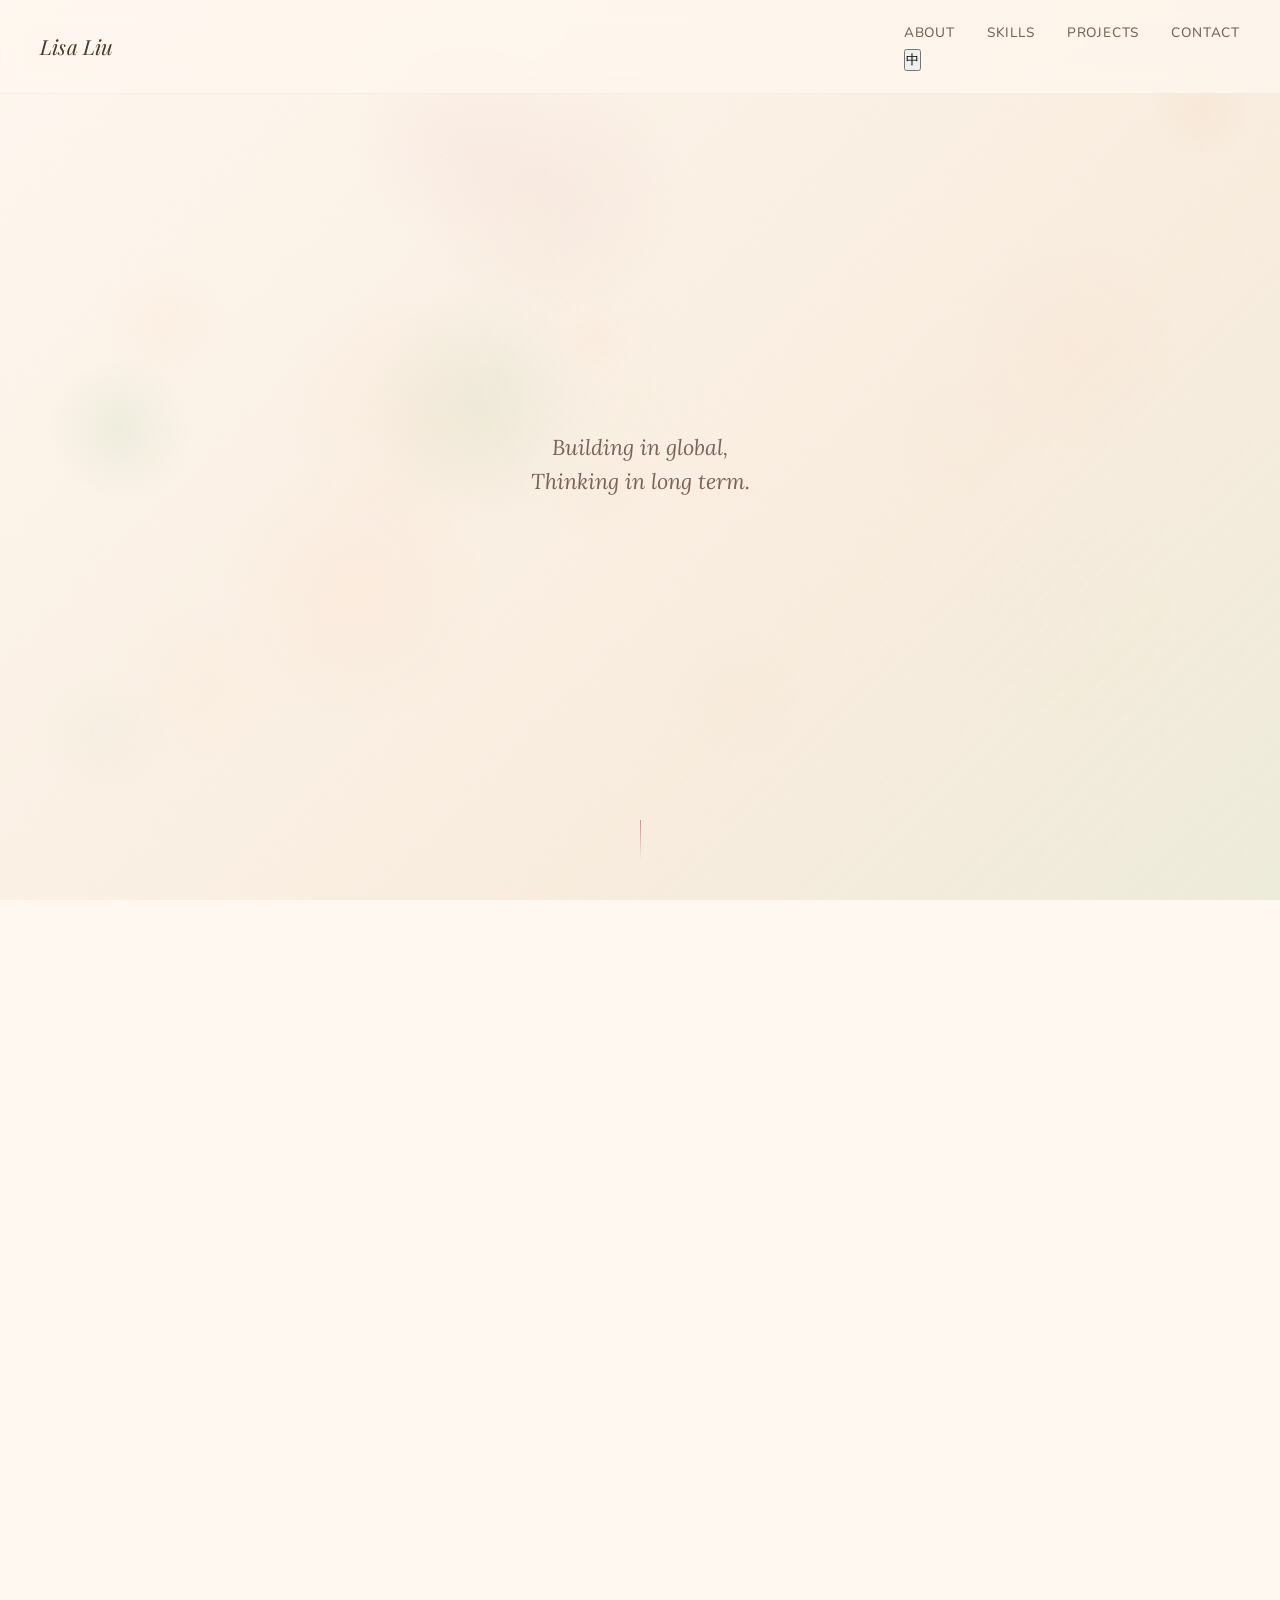
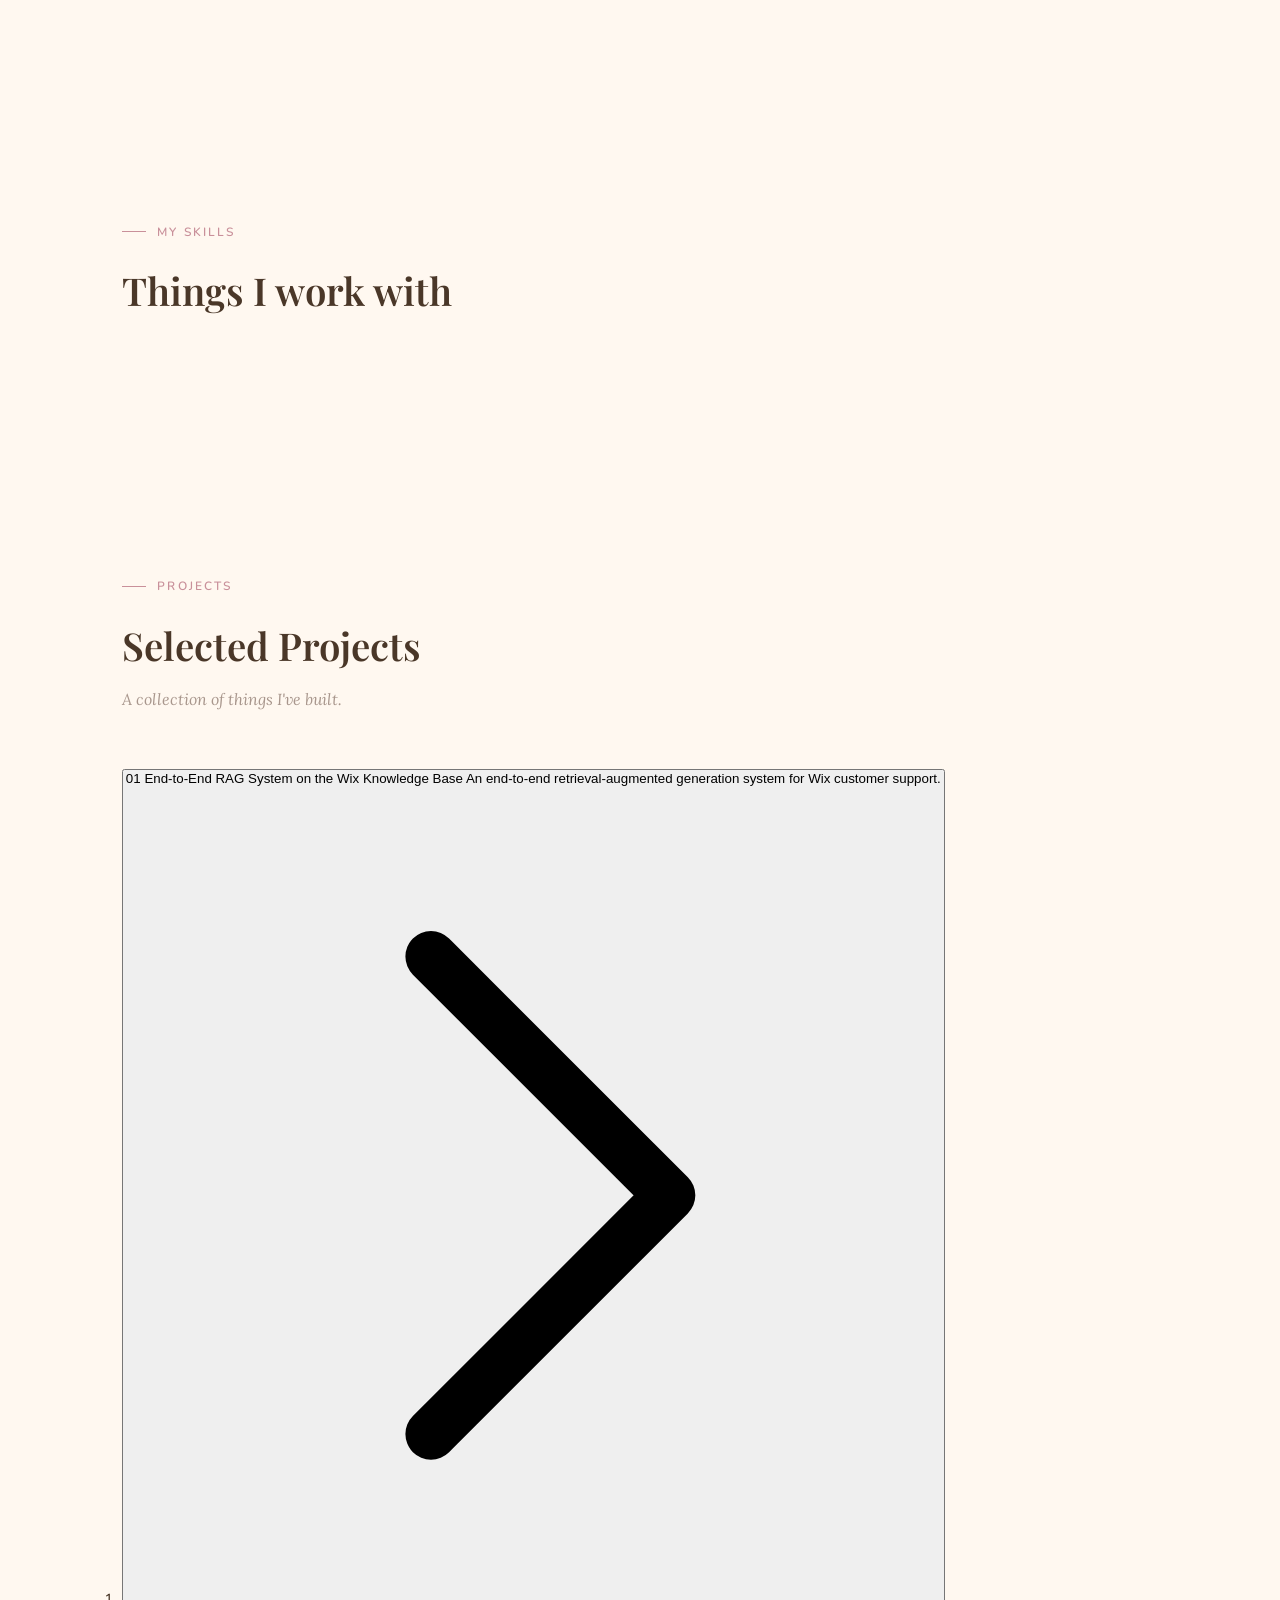
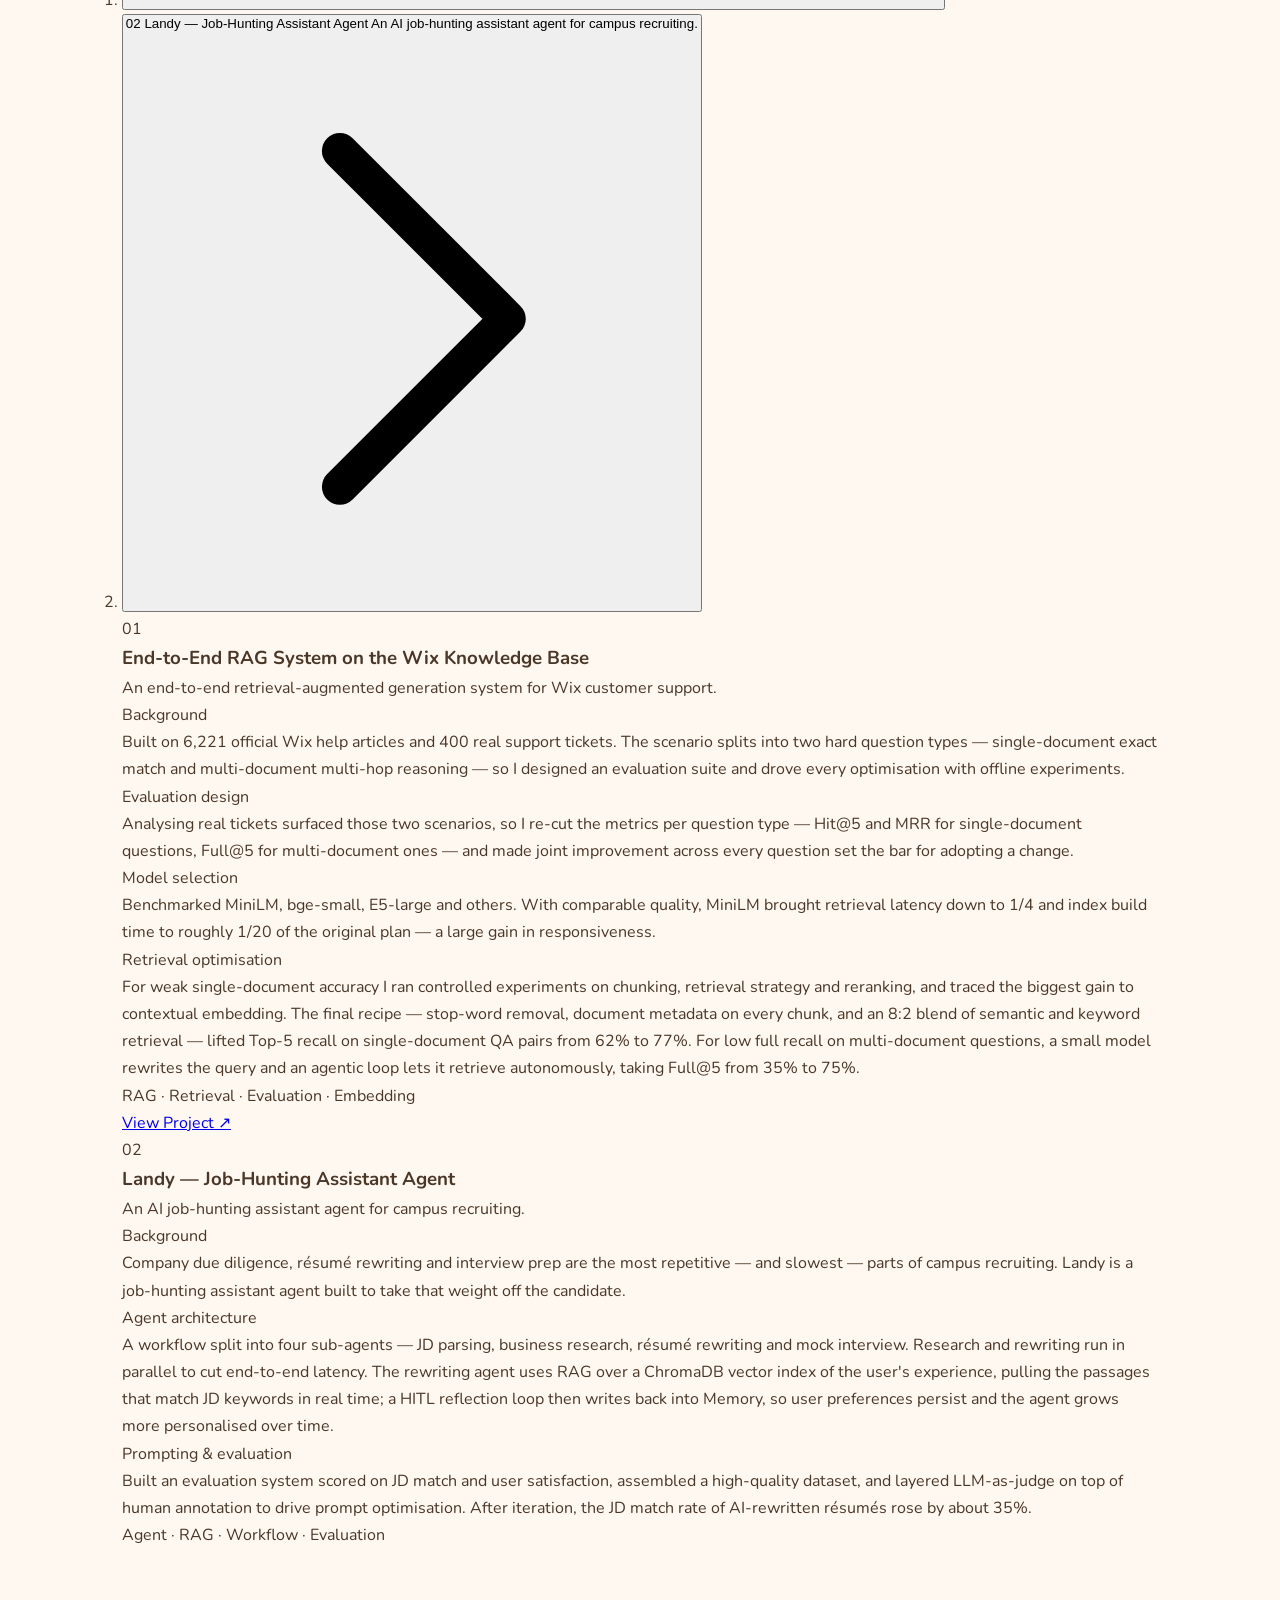
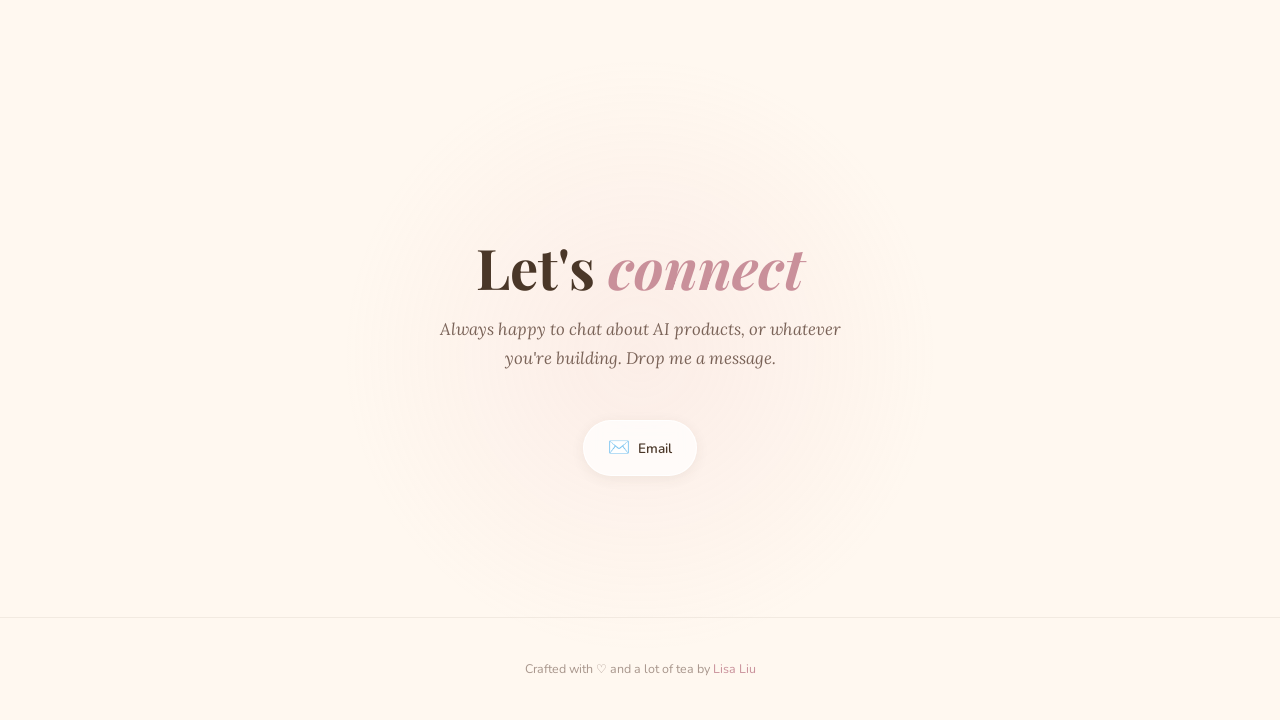
==== commit f796decd: "feat:改变视觉风格，添加信息" ====
--- a/index.html
+++ b/index.html
@@ -3,6 +3,8 @@
 <head>
   <meta charset="UTF-8" />
   <meta name="viewport" content="width=device-width, initial-scale=1.0" />
+  <title>Lisa's space</title>
+  <meta name="description" content="Lisa Liu — computer science student at Harbin Institute of Technology, Shenzhen, and product manager intern building AI agent platforms." data-i18n-attr="content:meta.desc" />
   <link rel="preconnect" href="https://fonts.googleapis.com" />
   <link rel="preconnect" href="https://fonts.gstatic.com" crossorigin />
   <link href="https://fonts.googleapis.com/css2?family=Playfair+Display:ital,wght@0,400;0,600;0,700;1,400;1,600&family=Lora:ital,wght@0,400;0,500;1,400&family=Nunito:wght@300;400;500;600;700&display=swap" rel="stylesheet" />
@@ -20,14 +22,21 @@
   <!-- Navigation -->
   <nav id="nav">
     <a class="nav-logo" href="#hero">Lisa Liu</a>
-    <ul class="nav-links">
-      <li style="--i:1"><a href="#about">About</a></li>
-      <li style="--i:2"><a href="#skills">Skills</a></li>
-      <li style="--i:3"><a href="#projects">Projects</a></li>
-      <li style="--i:4"><a href="#photography-entry">Photography</a></li>
-      <li style="--i:5"><a href="#currently">Currently</a></li>
-      <li style="--i:6"><a href="#contact">Contact</a></li>
-    </ul>
+
+    <div class="nav-right">
+      <ul class="nav-links">
+        <li style="--i:1"><a href="#about" data-i18n="nav.about">About</a></li>
+        <li style="--i:2"><a href="#skills" data-i18n="nav.skills">Skills</a></li>
+        <li style="--i:3"><a href="#projects" data-i18n="nav.projects">Projects</a></li>
+        <li style="--i:4"><a href="#contact" data-i18n="nav.contact">Contact</a></li>
+      </ul>
+
+      <!-- Language switch: EN ⇄ 中文 -->
+      <button class="lang-toggle" id="lang-toggle" type="button"
+              aria-label="Switch to Chinese" title="Switch to Chinese" aria-pressed="false">
+        <span class="lang-toggle-label">中</span>
+      </button>
+    </div>
   </nav>
 
   <!-- ╔═══════════════ HERO ═══════════════╗ -->
@@ -35,54 +44,40 @@
     <canvas id="hero-canvas"></canvas>
 
     <div class="hero-content" id="hero-parallax">
-      <p class="hero-tagline">
+      <p class="hero-tagline" data-i18n-html="hero.tagline">
         Building in global,<br/>Thinking in long term.
       </p>
-      <div class="hero-cta-group">
-        <a href="#projects" class="btn btn-primary">See my work ↓</a>
-        <a href="#contact" class="btn btn-ghost">Say hello</a>
-      </div>
     </div>
 
     <div class="scroll-hint">
-      <span>scroll</span>
       <div class="scroll-hint-line"></div>
     </div>
   </section>
 
   <!-- ╔═══════════════ ABOUT ══════════════╗ -->
   <section id="about">
-    <div class="section-label reveal">About me</div>
+    <div class="section-label reveal" data-i18n="about.label">About me</div>
     <div class="about-grid">
 
       <div class="about-portrait reveal">
         <div class="portrait-frame">
-          <div class="portrait-inner">
-            <span class="portrait-emoji">🌿</span>
-            <p class="portrait-quote">"curiosity is the best compass"</p>
-          </div>
+          <img class="portrait-photo" src="life-photo.webp" alt="Lisa Liu" width="924" height="1280"
+               data-i18n-attr="alt:about.photoAlt" />
         </div>
         <div class="portrait-decoration"></div>
       </div>
 
       <div class="about-text-content">
-        <h2 class="about-heading reveal">
+        <h2 class="about-heading reveal" data-i18n-html="about.heading">
           CS student,<br/>product thinker
         </h2>
         <div class="divider reveal"></div>
-        <p class="about-bio reveal">
+        <p class="about-bio reveal" data-i18n-html="about.bio1">
           Hi! I'm Lisa — a computer science undergrad at <strong>Harbin Institute of Technology, Shenzhen</strong> (class of 2027), currently interning as a <strong>Product Manager</strong> at an AI startup where I'm shaping the future of AI agent platforms.
         </p>
-        <p class="about-bio reveal">
+        <p class="about-bio reveal" data-i18n-html="about.bio2">
           My brain lives at the intersection of logic and creativity: I love math competition problems, building full-stack apps from scratch, and the quiet satisfaction of writing a good spec. On the side, I'm slowly making my way through JLPT prep and exploring how Japan approaches digital products.
         </p>
-        <div class="about-chips reveal-group">
-          <span class="about-chip">🎓 HIT Shenzhen</span>
-          <span class="about-chip">🤖 AI Agent PM</span>
-          <span class="about-chip">🇯🇵 Japan market</span>
-          <span class="about-chip">✍️ note.com writer</span>
-          <span class="about-chip">📐 Math olympiad</span>
-        </div>
       </div>
 
     </div>
@@ -90,205 +85,116 @@
 
   <!-- ╔═══════════════ SKILLS ═════════════╗ -->
   <section id="skills">
-    <div class="section-label reveal">Craft &amp; Toolkit</div>
-    <h2 class="skills-heading reveal">Things I work with</h2>
-    <p class="skills-subheading reveal">A little garden of skills, still growing.</p>
-
-    <div class="skills-cluster reveal">
-      <div class="cluster-title">Frontend</div>
-      <div class="skill-tags reveal-group">
-        <span class="skill-tag peach">⚛️ React</span>
-        <span class="skill-tag peach">📜 TypeScript</span>
-        <span class="skill-tag peach">🎨 CSS / Tailwind</span>
-        <span class="skill-tag peach">⚡ Next.js</span>
-      </div>
-    </div>
-
-    <div class="skills-cluster reveal">
-      <div class="cluster-title">Backend</div>
-      <div class="skill-tags reveal-group">
-        <span class="skill-tag sage">🐍 Python</span>
-        <span class="skill-tag sage">🟨 JavaScript</span>
-        <span class="skill-tag sage">🗄️ PostgreSQL</span>
-        <span class="skill-tag sage">🔥 FastAPI</span>
-        <span class="skill-tag sage">🐋 Docker</span>
-      </div>
-    </div>
-
-    <div class="skills-cluster reveal">
-      <div class="cluster-title">Product</div>
-      <div class="skill-tags reveal-group">
-        <span class="skill-tag rose">📋 Growth</span>
-        <span class="skill-tag rose">📊 User Research</span>
-        <span class="skill-tag rose">🗺️ Roadmapping</span>
-      </div>
-    </div>
-
-    <div class="skills-cluster reveal">
-      <div class="cluster-title">AI</div>
-      <div class="skill-tags reveal-group">
-        <span class="skill-tag rose">🦜 Agent</span>
-        <span class="skill-tag rose">🤖 LLM</span>
-      </div>
-    </div>
-
-    <div class="skills-cluster reveal">
-      <div class="cluster-title">Interests &amp; Extras</div>
-      <div class="skill-tags reveal-group">
-        <span class="skill-tag sand">✍️ Content Writing</span>
-        <span class="skill-tag sand">📸 Photography</span>
-      </div>
-    </div>
+    <div class="section-label reveal" data-i18n="skills.label">My Skills</div>
+    <h2 class="skills-heading reveal" data-i18n="skills.heading">Things I work with</h2>
+
   </section>
 
   <!-- ╔═══════════════ PROJECTS ═══════════╗ -->
   <section id="projects">
     <div class="projects-header">
-      <div class="section-label reveal">Selected work</div>
-      <h2 class="projects-heading reveal">Things I've built</h2>
-      <p class="projects-sub reveal">Hover a card to peek inside.</p>
-    </div>
-
-    <div class="projects-grid reveal-group">
-
-      <!-- Project 1 -->
-      <div class="project-card">
-        <div class="project-cover cover-peach">🤖</div>
-        <div class="project-body">
-          <div class="project-tags-row">
-            <span class="project-pill">AI</span>
-            <span class="project-pill">Full-stack</span>
-            <span class="project-pill">Python</span>
-          </div>
-          <div class="project-title">AgentFlow Studio</div>
-          <p class="project-short">A no-code visual builder for composing multi-agent AI workflows.</p>
-        </div>
-        <div class="project-reveal">
-          <div class="reveal-title">AgentFlow Studio</div>
-          <p class="reveal-desc">
-            A drag-and-drop canvas where non-technical users can wire together LLM agents, tools, and data sources. Built the frontend in React with a custom node graph engine, and a FastAPI backend with async agent execution. Reduced workflow setup time by 60% in user testing.
-          </p>
-          <div class="reveal-links">
-            <a href="#" class="reveal-link">GitHub →</a>
-            <a href="#" class="reveal-link">Demo →</a>
-          </div>
-        </div>
-      </div>
-
-      <!-- Project 2 -->
-      <div class="project-card">
-        <div class="project-cover cover-sage">∑</div>
-        <div class="project-body">
-          <div class="project-tags-row">
-            <span class="project-pill">Math</span>
-            <span class="project-pill">WebGL</span>
-            <span class="project-pill">TypeScript</span>
-          </div>
-          <div class="project-title">MathSketch</div>
-          <p class="project-short">Interactive visualizations for higher-level math concepts.</p>
-        </div>
-        <div class="project-reveal">
-          <div class="reveal-title">MathSketch</div>
-          <p class="reveal-desc">
-            A web playground for exploring topology, linear algebra, and combinatorics through live interactive sketches. Each visualization is hand-coded in WebGL/Canvas with real-time parameter controls. Born from a love of math olympiads and a frustration with static textbook diagrams.
-          </p>
-          <div class="reveal-links">
-            <a href="#" class="reveal-link">GitHub →</a>
-            <a href="#" class="reveal-link">Explore →</a>
-          </div>
-        </div>
-      </div>
-
-      <!-- Project 3 -->
-      <div class="project-card">
-        <div class="project-cover cover-rose">旅</div>
-        <div class="project-body">
-          <div class="project-tags-row">
-            <span class="project-pill">Japan</span>
-            <span class="project-pill">Next.js</span>
-            <span class="project-pill">Writing</span>
-          </div>
-          <div class="project-title">Tabi Log</div>
-          <p class="project-short">A bilingual travel + learning journal for Japan explorers.</p>
-        </div>
-        <div class="project-reveal">
-          <div class="reveal-title">Tabi Log</div>
-          <p class="reveal-desc">
-            Part language-learning tool, part travel diary. Supports bilingual entries (Chinese/Japanese), JLPT vocabulary tagging, and maps your journeys. I built this to document my own Japan market research trips and share the stories on note.com. Uses Next.js + Supabase.
-          </p>
-          <div class="reveal-links">
-            <a href="#" class="reveal-link">GitHub →</a>
-            <a href="#" class="reveal-link">Read on note →</a>
-          </div>
-        </div>
-      </div>
-
-    </div>
-  </section>
-
-  <!-- ╔═══════════════ PHOTOGRAPHY ENTRY ═══════════╗ -->
-  <section id="photography-entry">
-    <div class="section-label reveal">Photography</div>
-    <a class="photography-door reveal" href="photograghy/" aria-label="Open photography gallery">
-      <div class="photo-door-preview" aria-hidden="true">
-        <span class="photo-strip strip-one"></span>
-        <span class="photo-strip strip-two"></span>
-        <span class="photo-strip strip-three"></span>
-      </div>
-      <div class="photo-door-copy">
-        <p class="photo-door-kicker">A quieter side project</p>
-        <h2>Scenes I keep</h2>
-        <p>
-          Street corners, windows, travel light, and the small still moments
-          that usually happen between plans.
-        </p>
-        <span class="photo-door-link">Enter gallery →</span>
-      </div>
-    </a>
-  </section>
-
-  <!-- ╔═══════════════ CURRENTLY ══════════╗ -->
-  <section id="currently">
-    <div class="section-label reveal">Right now</div>
-    <h2 class="currently-heading reveal">Currently</h2>
-    <p class="currently-sub reveal">A living snapshot — updated whenever life shifts.</p>
-
-    <div class="currently-grid reveal-group">
-
-      <div class="currently-card">
-        <span class="currently-icon">🔨</span>
-        <div class="currently-verb">Building</div>
-        <div class="currently-item">AI Agent Platform</div>
-        <div class="currently-detail">Shipping v2 of the agent orchestration layer at my startup.</div>
-      </div>
-
-      <div class="currently-card">
-        <span class="currently-icon">📚</span>
-        <div class="currently-verb">Learning</div>
-        <div class="currently-item">Japanese N2</div>
-        <div class="currently-detail">Grinding kanji flashcards. 700/2000 done. がんばります.</div>
-      </div>
-
-      <div class="currently-card">
-        <span class="currently-icon">📖</span>
-        <div class="currently-verb">Reading</div>
-        <div class="currently-item">The Art of Doing Science</div>
-        <div class="currently-detail">Hamming's essays on research and how to think about big problems.</div>
-      </div>
-
-      <div class="currently-card">
-        <span class="currently-icon">✍️</span>
-        <div class="currently-verb">Writing</div>
-        <div class="currently-item">note.com series</div>
-        <div class="currently-detail">A deep-dive on Japan's AI product ecosystem for Chinese readers.</div>
-      </div>
-
-      <div class="currently-card">
-        <span class="currently-icon">🎵</span>
-        <div class="currently-verb">Listening</div>
-        <div class="currently-item">Yorushika</div>
-        <div class="currently-detail">Japanese indie-folk perfect for late-night coding sessions.</div>
-      </div>
+      <div class="section-label reveal" data-i18n="projects.label">Projects</div>
+      <h2 class="projects-heading reveal" data-i18n="projects.heading">Selected Projects</h2>
+      <p class="projects-sub reveal" data-i18n="projects.sub">A collection of things I&#39;ve built.</p>
+    </div>
+
+    <div class="projects-layout reveal-group">
+
+      <!-- ── Index ─────────────────────────────────── -->
+      <ol class="project-list">
+        <li>
+          <button class="project-row" type="button" data-project="rag"
+                  aria-controls="project-rag" aria-expanded="false">
+            <span class="project-index">01</span>
+            <span class="project-row-copy">
+              <span class="project-row-title" data-i18n="rag.title">End-to-End RAG System on the Wix Knowledge Base</span>
+              <span class="project-row-sub" data-i18n="rag.lead">An end-to-end retrieval-augmented generation system for Wix customer support.</span>
+            </span>
+            <span class="project-row-chevron" aria-hidden="true">
+              <svg viewBox="0 0 24 24"><path d="M9 5l7 7-7 7" fill="none" stroke="currentColor" stroke-width="1.5" stroke-linecap="round" stroke-linejoin="round"/></svg>
+            </span>
+          </button>
+        </li>
+
+        <li>
+          <button class="project-row" type="button" data-project="landy"
+                  aria-controls="project-landy" aria-expanded="false">
+            <span class="project-index">02</span>
+            <span class="project-row-copy">
+              <span class="project-row-title" data-i18n="landy.title">Landy — Job-Hunting Assistant Agent</span>
+              <span class="project-row-sub" data-i18n="landy.lead">An AI job-hunting assistant agent for campus recruiting.</span>
+            </span>
+            <span class="project-row-chevron" aria-hidden="true">
+              <svg viewBox="0 0 24 24"><path d="M9 5l7 7-7 7" fill="none" stroke="currentColor" stroke-width="1.5" stroke-linecap="round" stroke-linejoin="round"/></svg>
+            </span>
+          </button>
+        </li>
+      </ol>
+
+      <!-- ── Detail ────────────────────────────────── -->
+      <article class="project-detail" id="project-rag" data-project="rag">
+        <div class="project-detail-inner">
+        <div class="project-detail-index">01</div>
+        <h3 class="project-detail-title" data-i18n="rag.title">End-to-End RAG System on the Wix Knowledge Base</h3>
+        <p class="project-detail-lead" data-i18n="rag.lead">An end-to-end retrieval-augmented generation system for Wix customer support.</p>
+
+        <dl class="project-facts">
+          <div class="project-fact">
+            <dt data-i18n="rag.bgLabel">Background</dt>
+            <dd data-i18n="rag.bg">Built on 6,221 official Wix help articles and 400 real support tickets. The scenario splits into two hard question types — single-document exact match and multi-document multi-hop reasoning — so I designed an evaluation suite and drove every optimisation with offline experiments.</dd>
+          </div>
+          <div class="project-fact">
+            <dt data-i18n="rag.evalLabel">Evaluation design</dt>
+            <dd data-i18n="rag.eval">Analysing real tickets surfaced those two scenarios, so I re-cut the metrics per question type — Hit@5 and MRR for single-document questions, Full@5 for multi-document ones — and made joint improvement across every question set the bar for adopting a change.</dd>
+          </div>
+          <div class="project-fact">
+            <dt data-i18n="rag.modelLabel">Model selection</dt>
+            <dd data-i18n="rag.model">Benchmarked MiniLM, bge-small, E5-large and others. With comparable quality, MiniLM brought retrieval latency down to 1/4 and index build time to roughly 1/20 of the original plan — a large gain in responsiveness.</dd>
+          </div>
+          <div class="project-fact">
+            <dt data-i18n="rag.retrievalLabel">Retrieval optimisation</dt>
+            <dd data-i18n="rag.retrieval">For weak single-document accuracy I ran controlled experiments on chunking, retrieval strategy and reranking, and traced the biggest gain to contextual embedding. The final recipe — stop-word removal, document metadata on every chunk, and an 8:2 blend of semantic and keyword retrieval — lifted Top-5 recall on single-document QA pairs from 62% to 77%. For low full recall on multi-document questions, a small model rewrites the query and an agentic loop lets it retrieve autonomously, taking Full@5 from 35% to 75%.</dd>
+          </div>
+        </dl>
+
+        <div class="project-detail-divider"></div>
+        <div class="project-tags" data-i18n="rag.tags">RAG · Retrieval · Evaluation · Embedding</div>
+
+        <div class="project-links">
+          <a class="project-link" href="https://proper-sawfish-7302.edgespark.app" target="_blank" rel="noopener">
+            <span data-i18n="rag.view">View Project ↗</span>
+          </a>
+        </div>
+        </div>
+      </article>
+
+
+      <!-- ── Landy ─────────────────────────────────── -->
+      <article class="project-detail" id="project-landy" data-project="landy">
+        <div class="project-detail-inner">
+        <div class="project-detail-index">02</div>
+        <h3 class="project-detail-title" data-i18n="landy.title">Landy — Job-Hunting Assistant Agent</h3>
+        <p class="project-detail-lead" data-i18n="landy.lead">An AI job-hunting assistant agent for campus recruiting.</p>
+
+        <dl class="project-facts">
+          <div class="project-fact">
+            <dt data-i18n="landy.bgLabel">Background</dt>
+            <dd data-i18n="landy.bg">Company due diligence, résumé rewriting and interview prep are the most repetitive — and slowest — parts of campus recruiting. Landy is a job-hunting assistant agent built to take that weight off the candidate.</dd>
+          </div>
+          <div class="project-fact">
+            <dt data-i18n="landy.archLabel">Agent architecture</dt>
+            <dd data-i18n="landy.arch">A workflow split into four sub-agents — JD parsing, business research, résumé rewriting and mock interview. Research and rewriting run in parallel to cut end-to-end latency. The rewriting agent uses RAG over a ChromaDB vector index of the user&#39;s experience, pulling the passages that match JD keywords in real time; a HITL reflection loop then writes back into Memory, so user preferences persist and the agent grows more personalised over time.</dd>
+          </div>
+          <div class="project-fact">
+            <dt data-i18n="landy.evalLabel">Prompting &amp; evaluation</dt>
+            <dd data-i18n="landy.eval">Built an evaluation system scored on JD match and user satisfaction, assembled a high-quality dataset, and layered LLM-as-judge on top of human annotation to drive prompt optimisation. After iteration, the JD match rate of AI-rewritten résumés rose by about 35%.</dd>
+          </div>
+        </dl>
+
+        <div class="project-detail-divider"></div>
+        <div class="project-tags" data-i18n="landy.tags">Agent · RAG · Workflow · Evaluation</div>
+        </div>
+      </article>
 
     </div>
   </section>
@@ -296,39 +202,27 @@
   <!-- ╔═══════════════ CONTACT ════════════╗ -->
   <section id="contact">
     <div class="contact-bg-blob"></div>
-    <p class="contact-eyebrow reveal">Let's connect</p>
-    <h2 class="contact-heading reveal">
-      Come find me<br/>in the <em>garden</em>
+    <h2 class="contact-heading reveal" data-i18n-html="contact.heading">
+      Let's <em>connect</em>
     </h2>
-    <p class="contact-sub reveal">
-      Always happy to chat about AI products, math puzzles, Japan, or whatever you're building. Drop me a message.
+    <p class="contact-sub reveal" data-i18n="contact.sub">
+      Always happy to chat about AI products, or whatever you're building. Drop me a message.
     </p>
 
     <div class="social-links reveal-group">
       <a href="mailto:lisa@example.com" class="social-link">
         <span class="social-icon">✉️</span>
-        Email
-      </a>
-      <a href="https://github.com/" target="_blank" rel="noopener" class="social-link">
-        <span class="social-icon">🐙</span>
-        GitHub
-      </a>
-      <a href="https://x.com/" target="_blank" rel="noopener" class="social-link">
-        <span class="social-icon">✖</span>
-        X / Twitter
-      </a>
-      <a href="https://note.com/" target="_blank" rel="noopener" class="social-link">
-        <span class="social-icon">📝</span>
-        note.com
+        <span data-i18n="contact.email">Email</span>
       </a>
     </div>
   </section>
 
   <!-- Footer -->
   <footer>
-    <p>Crafted with ♡ and a lot of tea by <a href="#hero">Lisa Liu</a> · 2025</p>
+    <p data-i18n-html="footer.text">Crafted with ♡ and a lot of tea by <a href="#hero">Lisa Liu</a> </p>
   </footer>
 
+  <script src="i18n.js"></script>
   <script src="script.js"></script>
 </body>
 </html>
